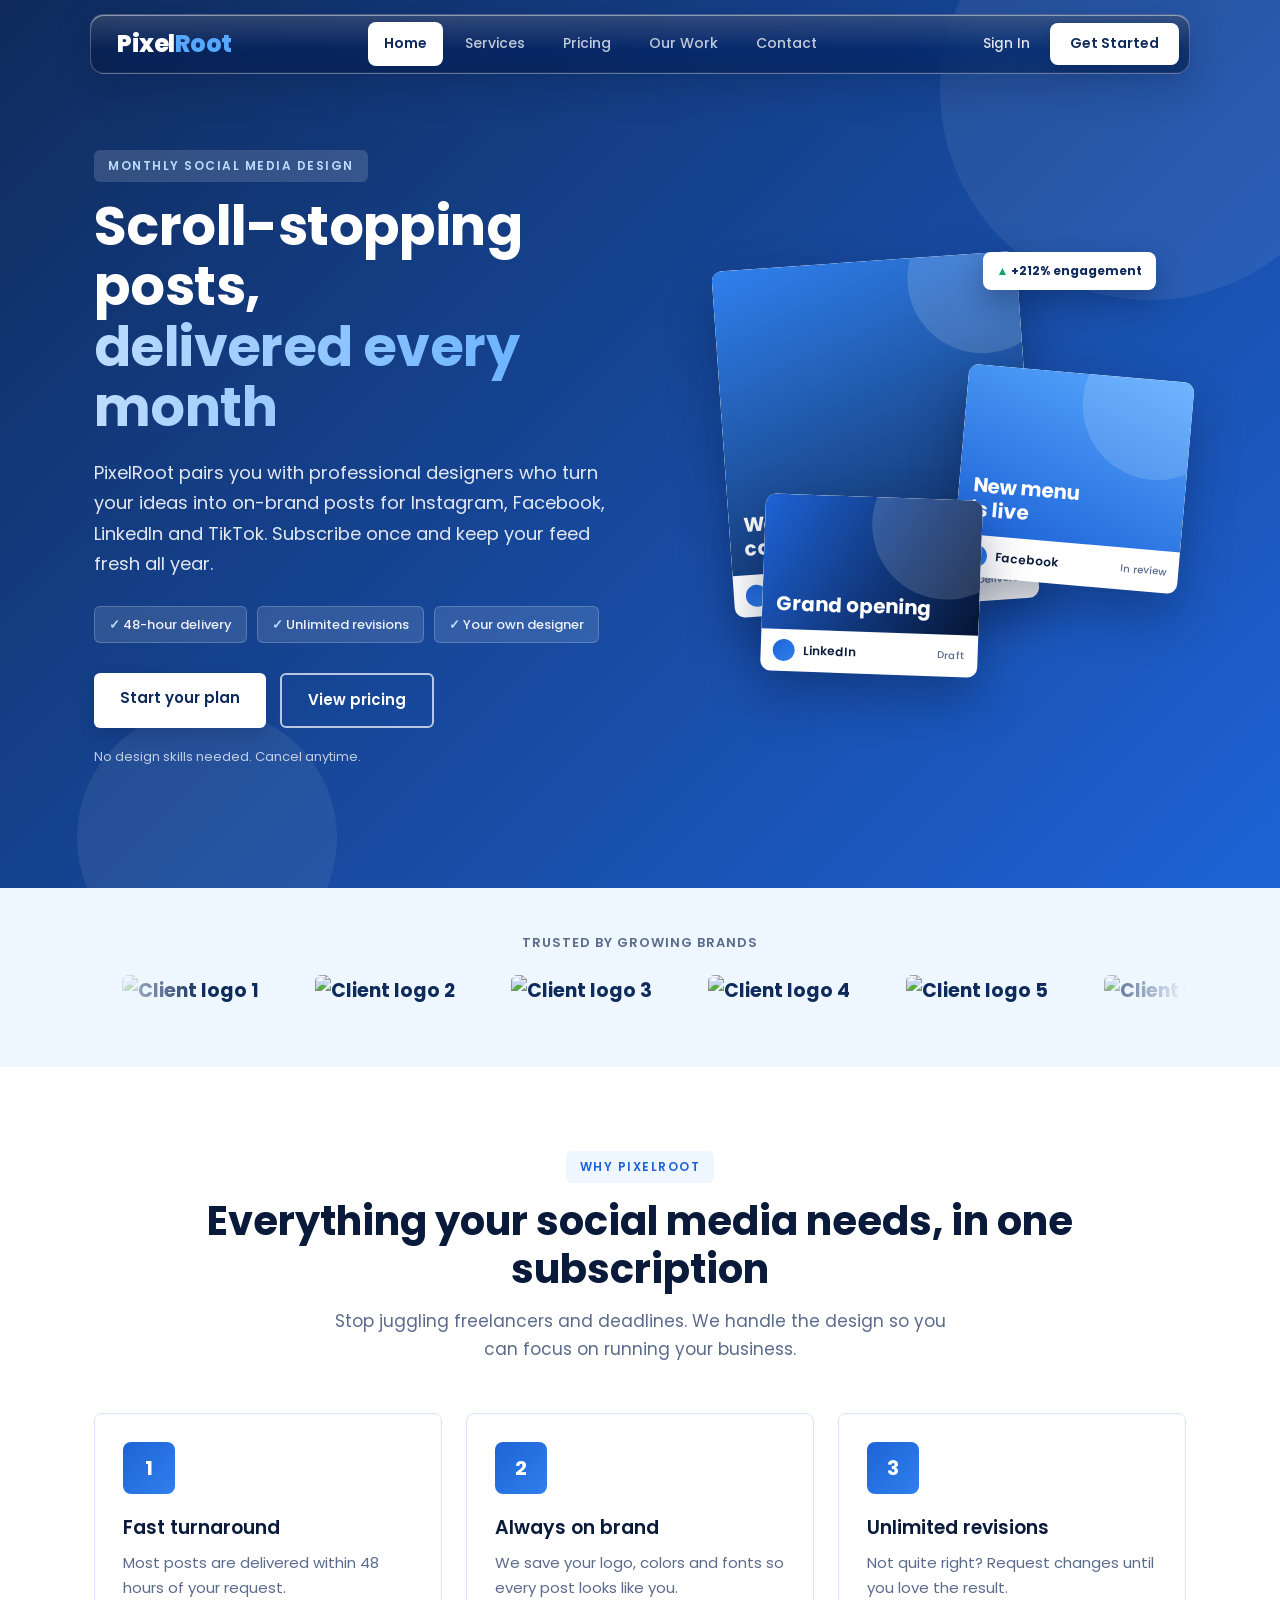
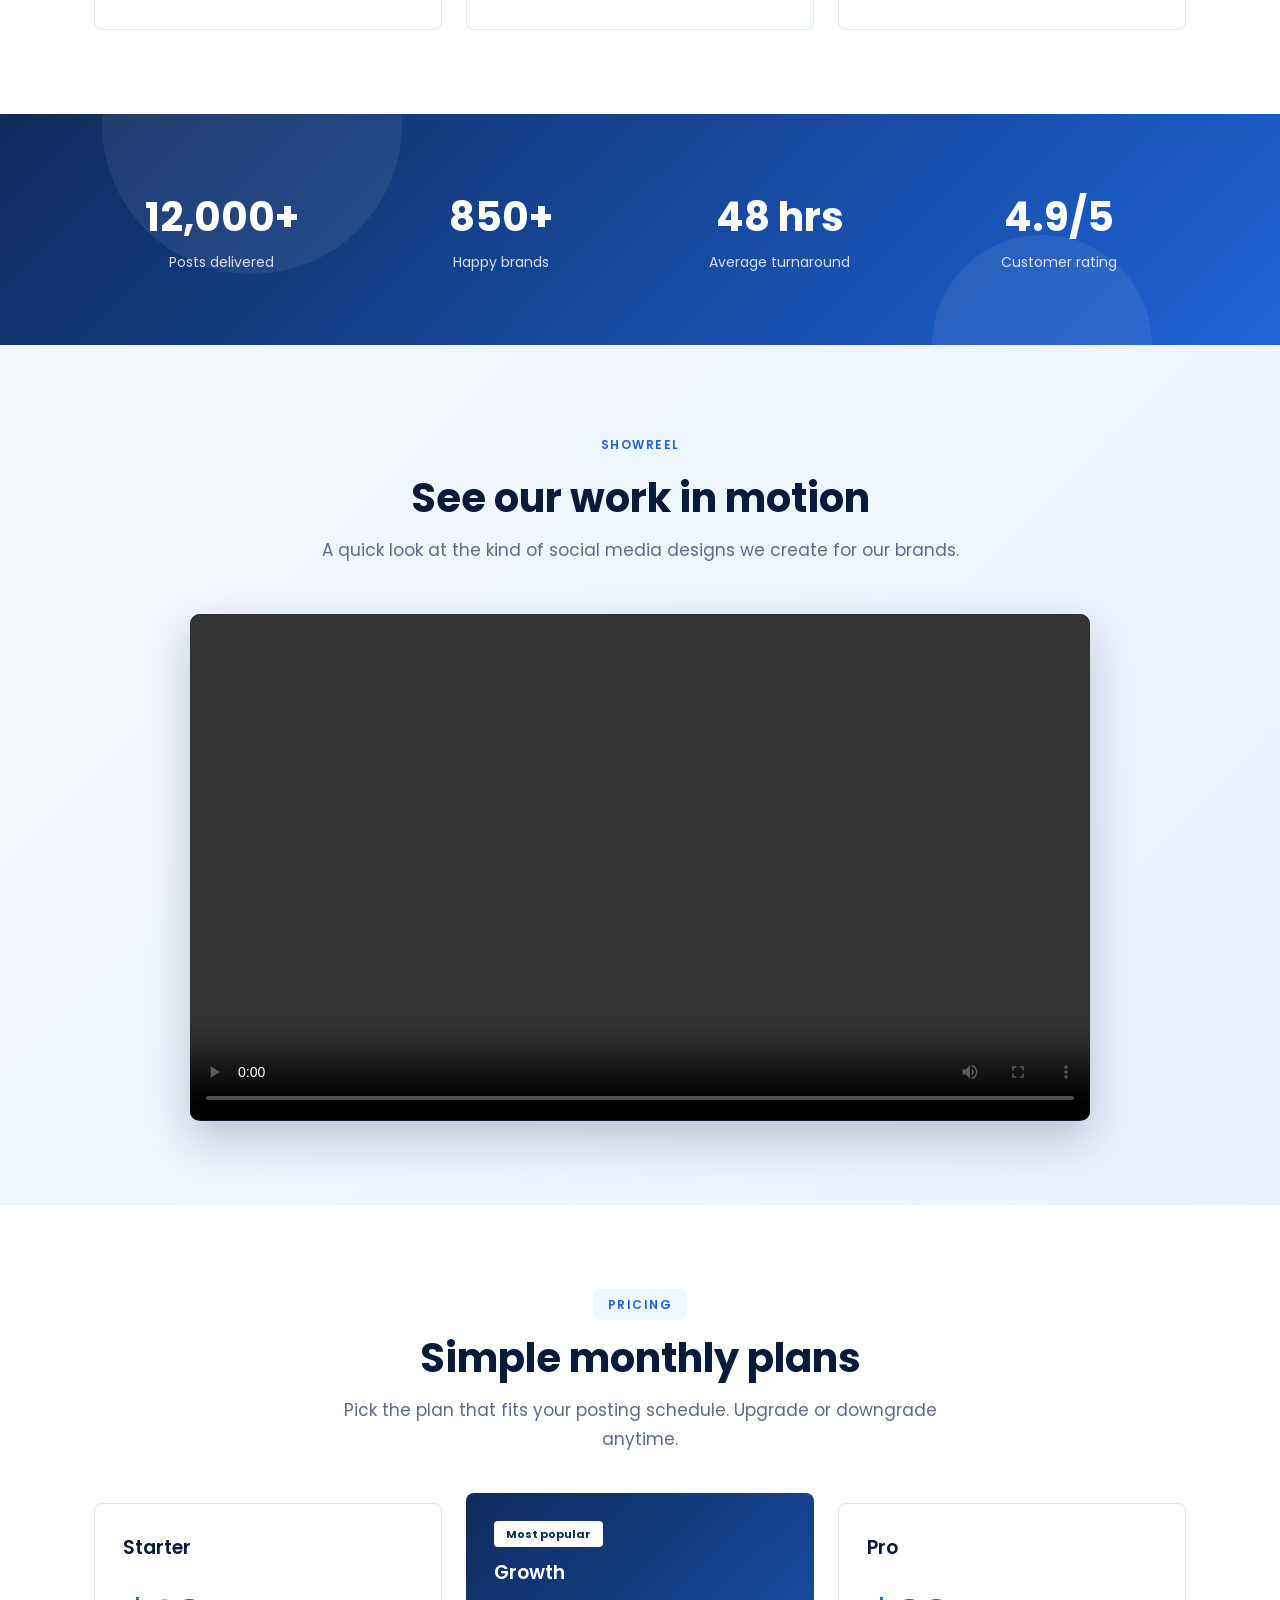
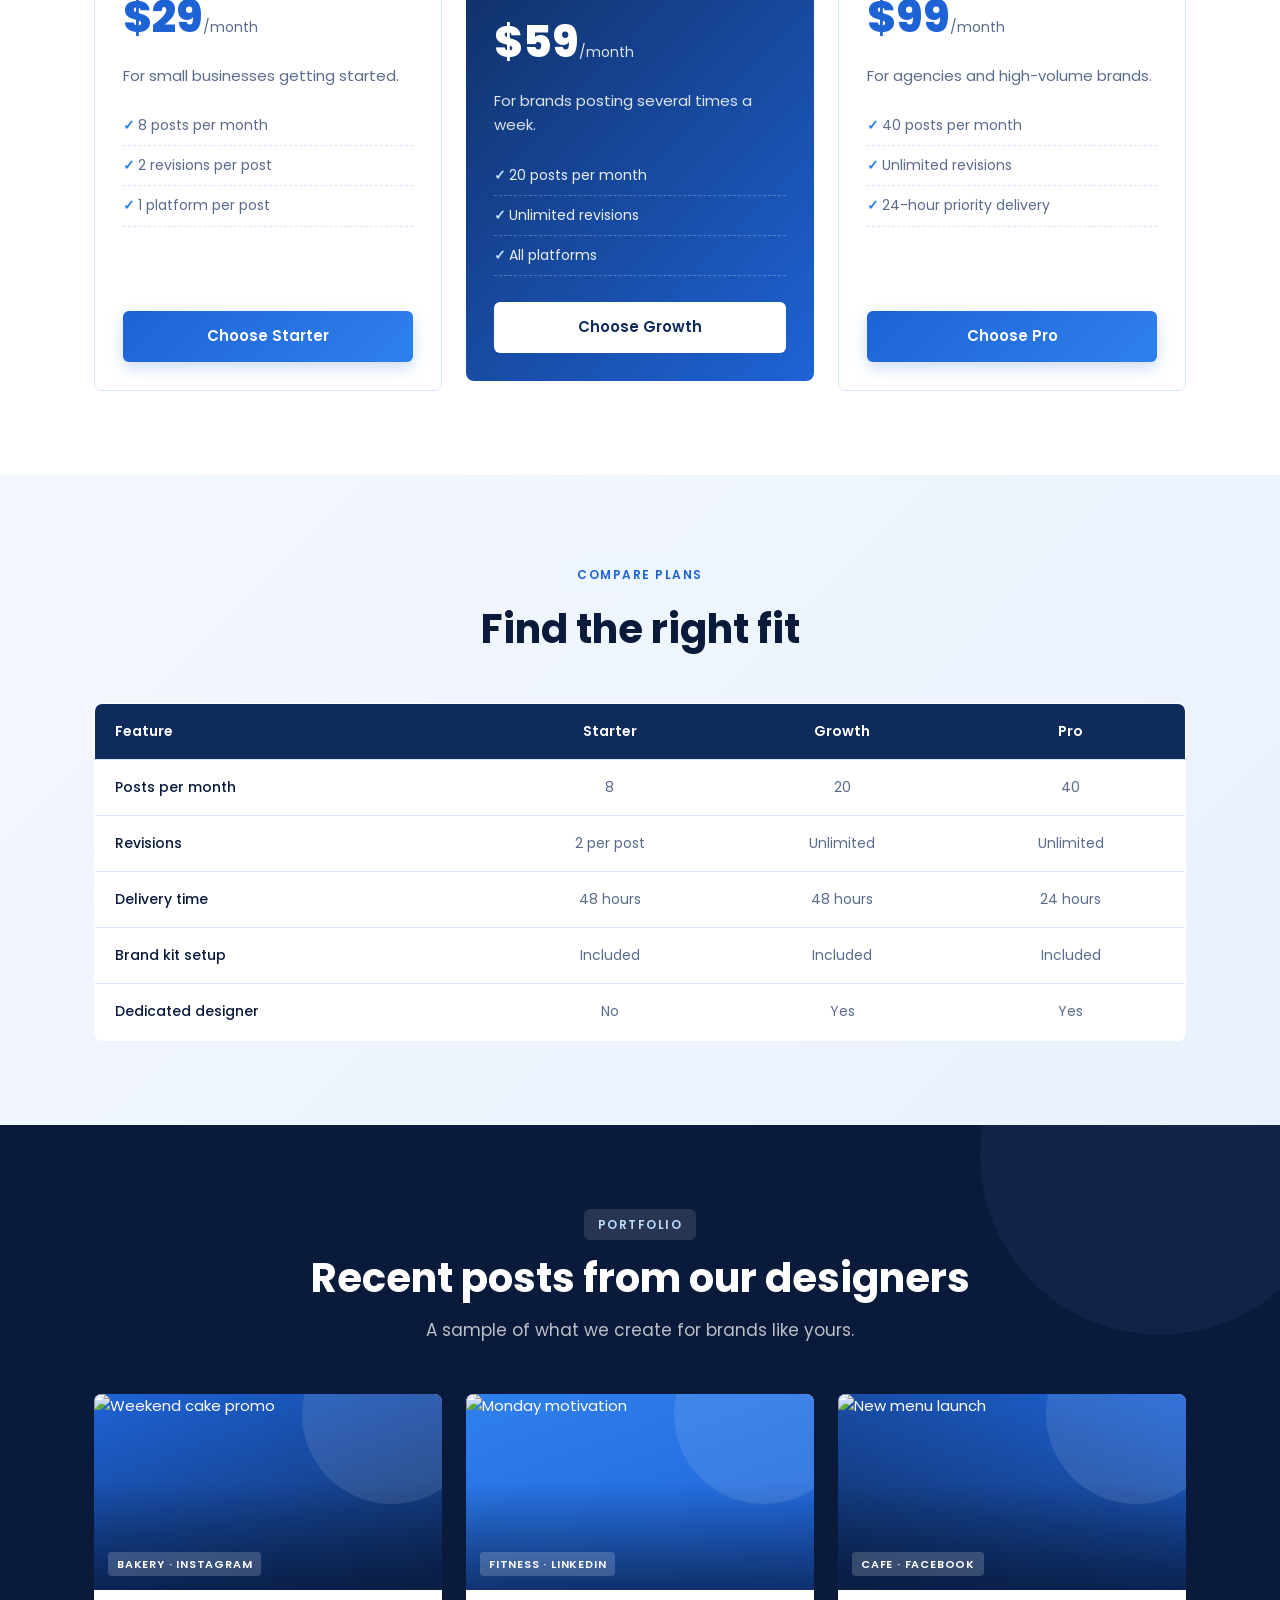
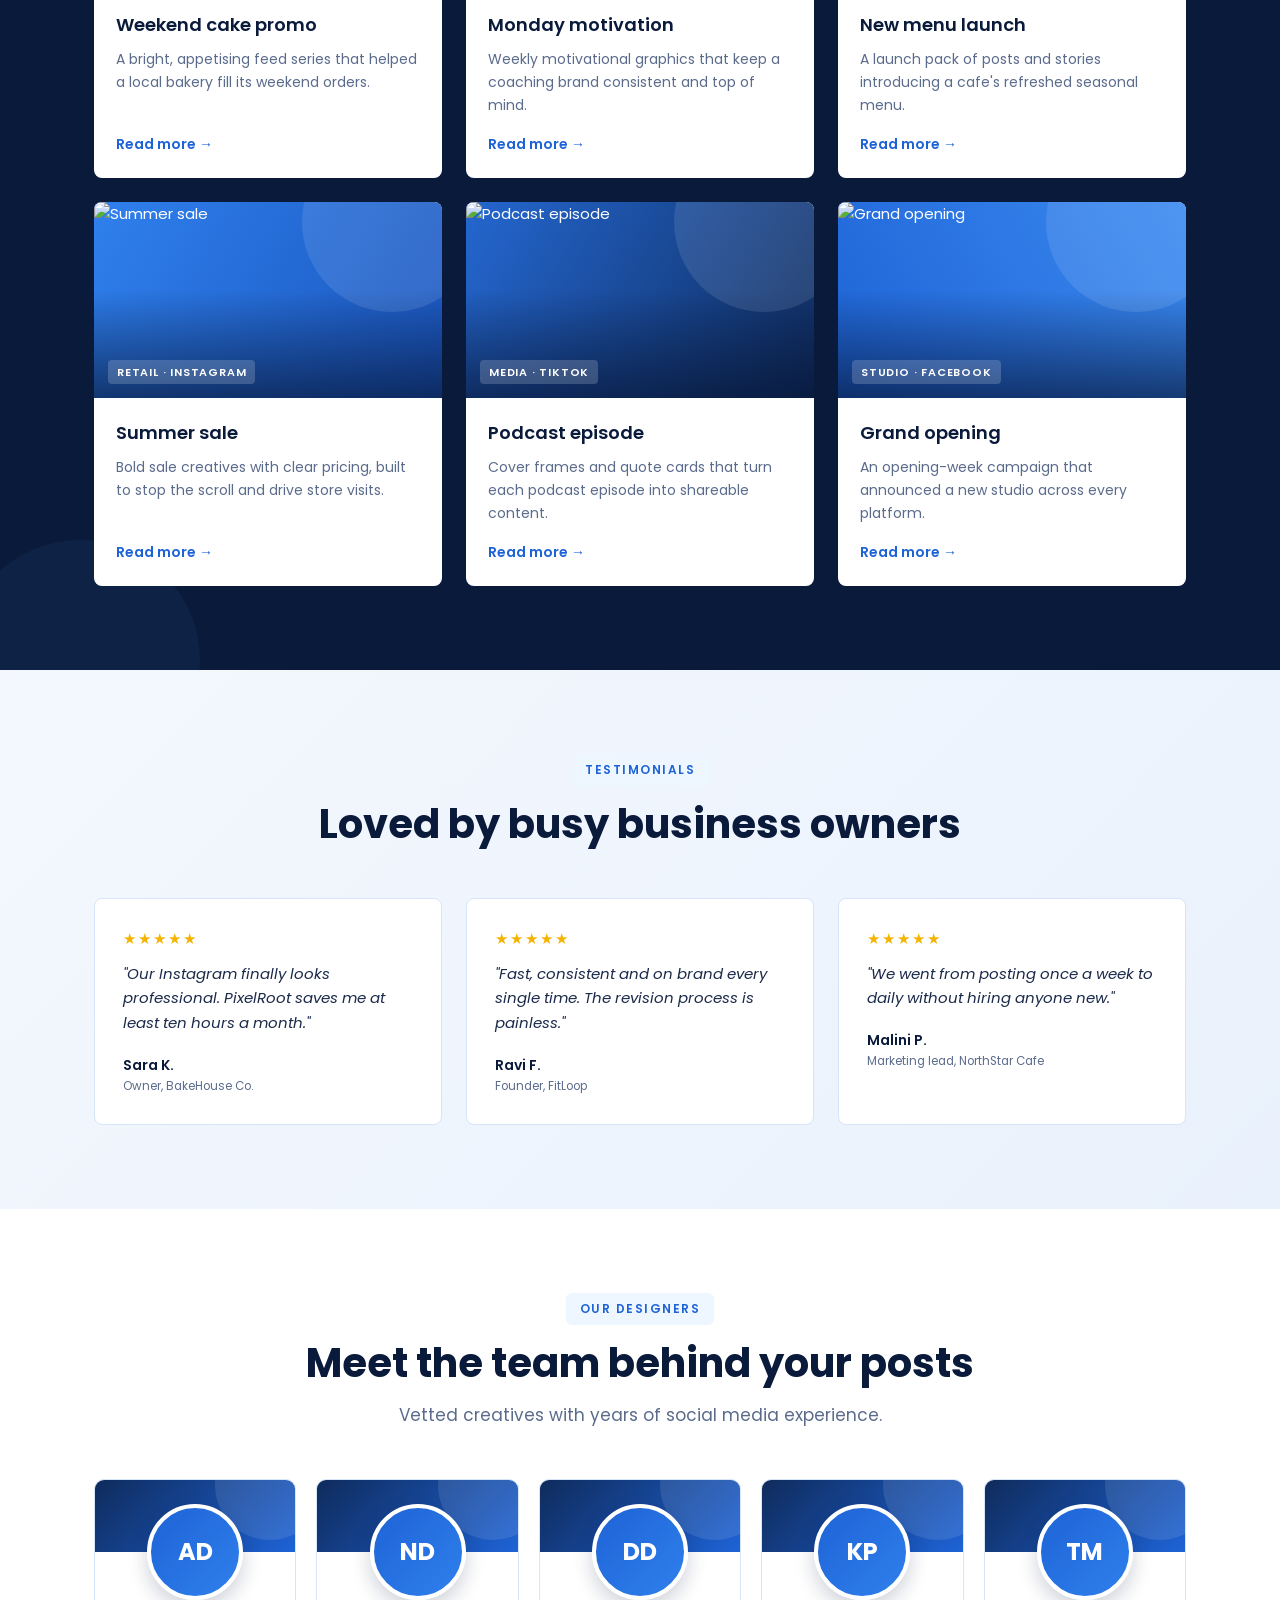
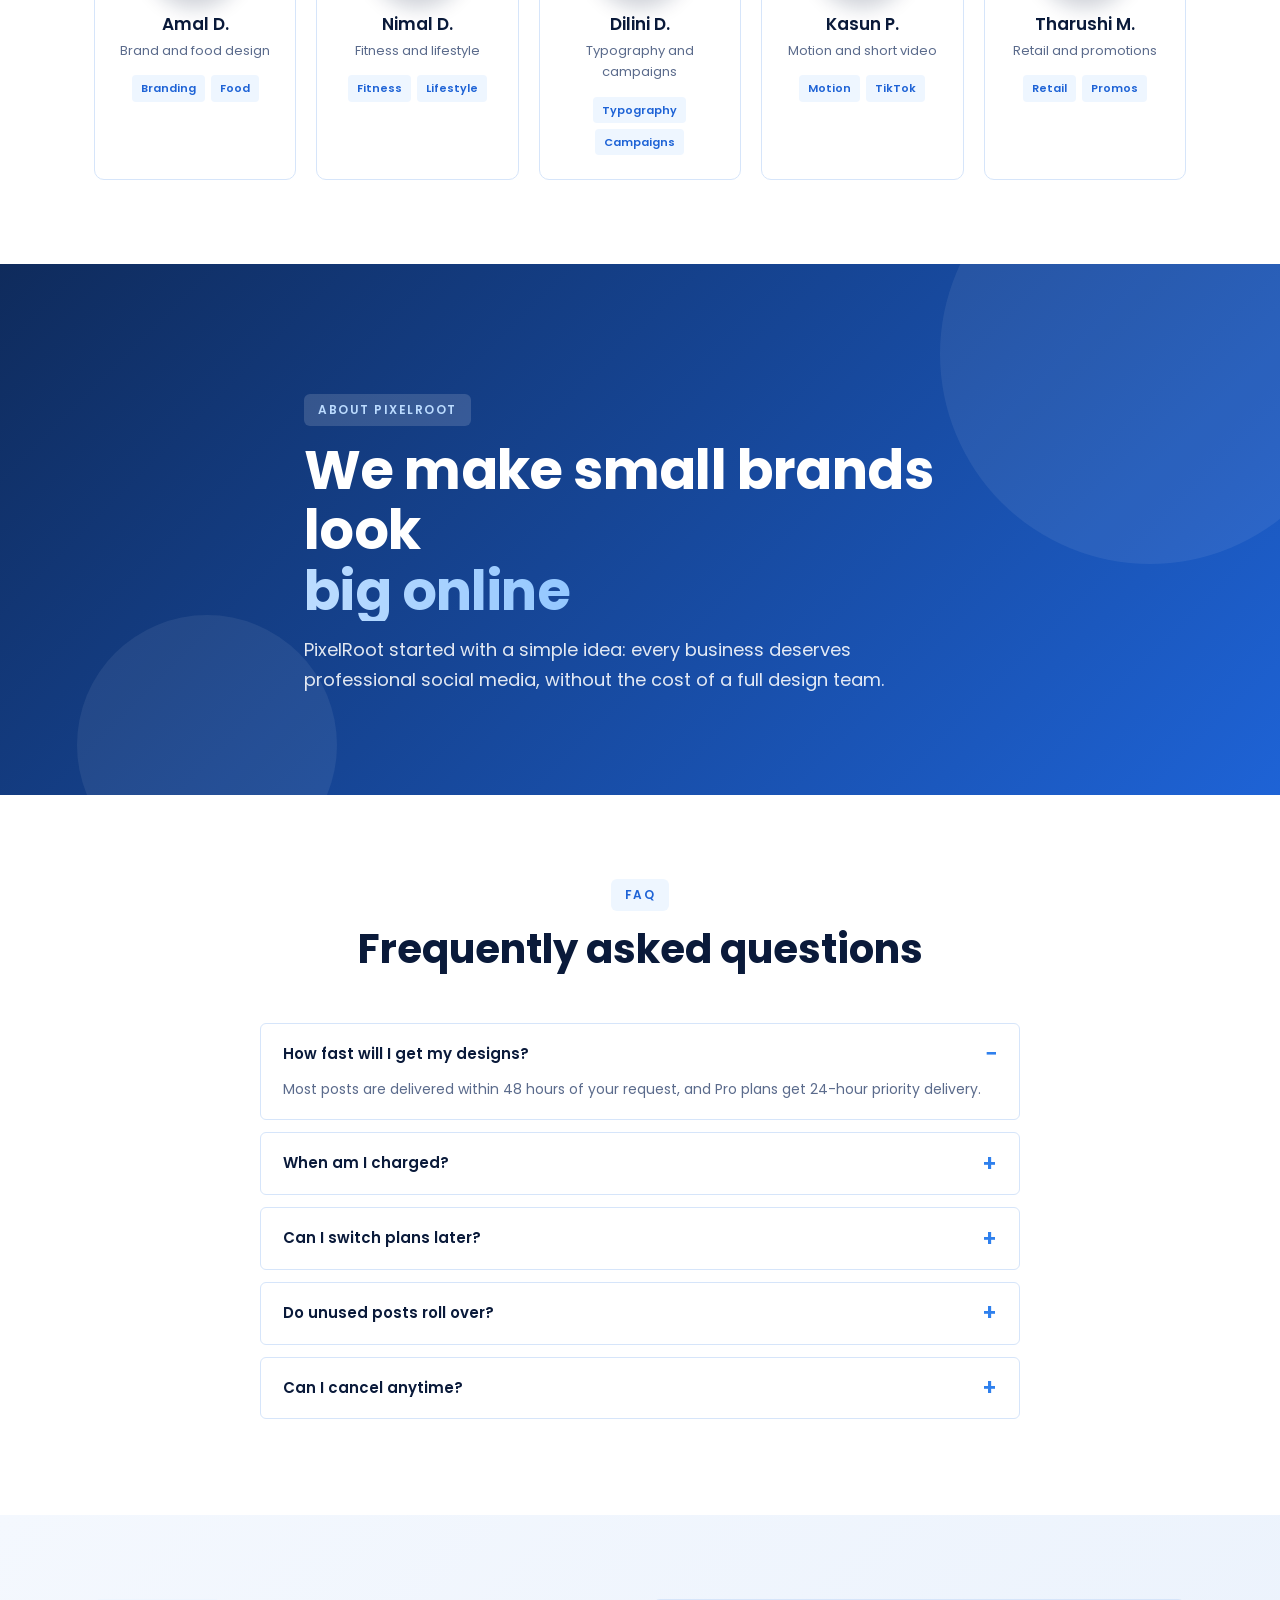
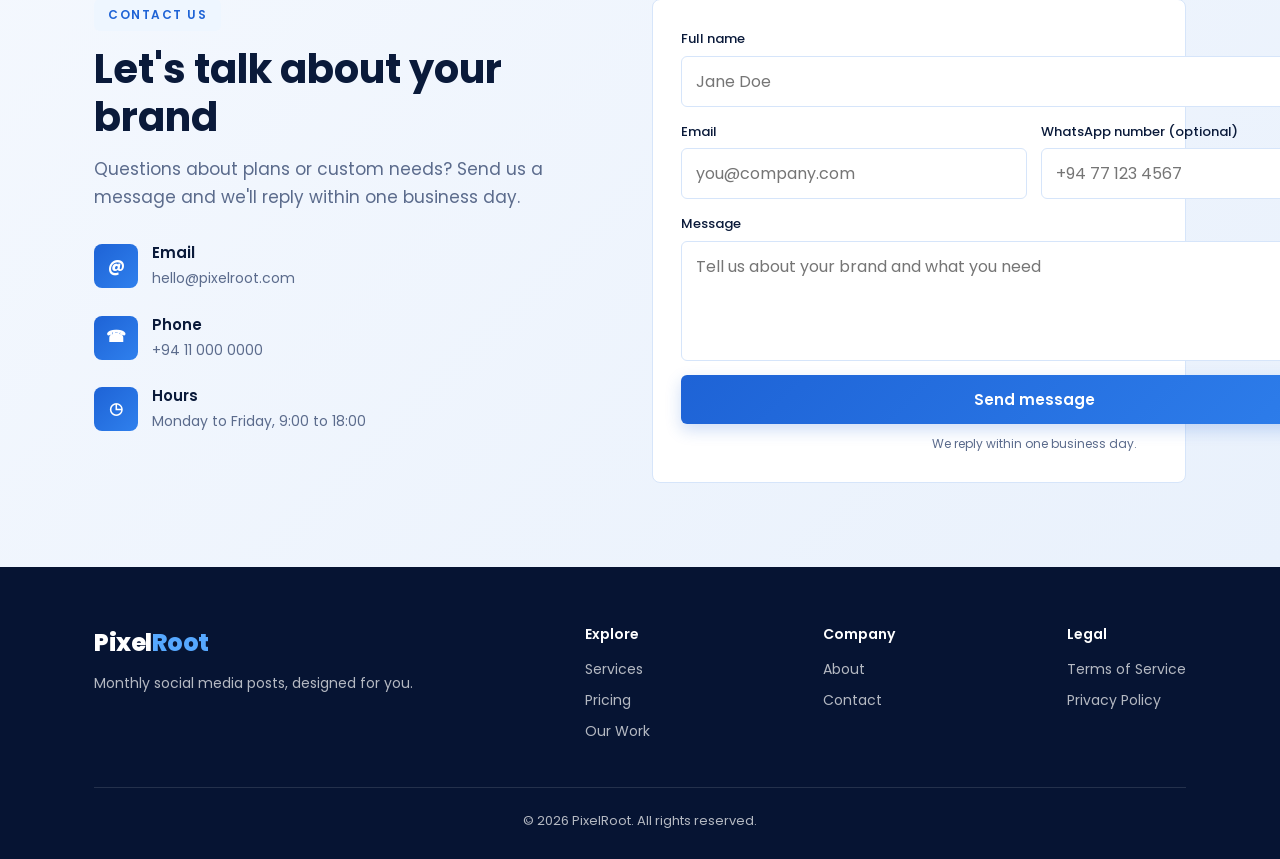
==== index.html @ 96681fb6 "Add files via upload" ====
<!DOCTYPE html>
<html lang="en">
<head>
<meta charset="UTF-8">
<meta name="viewport" content="width=device-width, initial-scale=1.0">
<title>PixelRoot - Monthly Social Media Posts</title>
<link rel="preconnect" href="https://fonts.googleapis.com">
<link rel="preconnect" href="https://fonts.gstatic.com" crossorigin>
<link href="https://fonts.googleapis.com/css2?family=Poppins:wght@300;400;500;600;700;800&display=swap" rel="stylesheet">
<style>
  :root {
    --blue-950: #061433;
    --blue-900: #0a1a3a;
    --blue-800: #0f2b5c;
    --blue-600: #1e63d6;
    --blue-500: #2f80ed;
    --blue-400: #56a8ff;
    --blue-200: #bcdcff;
    --blue-50:  #eef6ff;
    --white: #ffffff;
    --text: #1b2a4a;
    --muted: #5b6b8c;
    --border: #d6e5fa;
    --grad: linear-gradient(135deg, #0f2b5c 0%, #1e63d6 100%);
    --grad-btn: linear-gradient(135deg, #1e63d6 0%, #2f80ed 100%);
    --grad-soft: linear-gradient(135deg, #f4f8fe 0%, #e9f1fc 100%);
  }
  * { box-sizing: border-box; margin: 0; padding: 0; }
  html { scroll-behavior: smooth; }
  html, body { max-width: 100%; overflow-x: hidden; }
  img, svg, video { max-width: 100%; }
  body { font-family: 'Poppins', sans-serif; color: var(--text); background: var(--white); line-height: 1.65; font-size: 15px; }
  a { color: inherit; text-decoration: none; cursor: pointer; }
  input, select, textarea, button { font-family: 'Poppins', sans-serif; }
  .wrap { max-width: 1140px; margin: 0 auto; padding: 0 24px; }
  section { padding: 84px 0; scroll-margin-top: 72px; }
  .eyebrow { display: inline-block; font-size: 12px; font-weight: 600; letter-spacing: 1.5px; text-transform: uppercase; color: var(--blue-600); background: var(--blue-50); padding: 6px 14px; border-radius: 6px; margin-bottom: 14px; }
  h1 { font-size: clamp(34px, 4.6vw, 52px); line-height: 1.15; font-weight: 700; letter-spacing: -.6px; }
  h2 { font-size: clamp(28px, 3.4vw, 40px); line-height: 1.2; font-weight: 700; color: var(--blue-900); }
  h3 { font-size: 19px; font-weight: 600; color: var(--blue-900); margin-bottom: 8px; }
  .lead { font-size: 17px; color: var(--muted); max-width: 640px; margin-top: 14px; }
  .center { text-align: center; }
  .center .lead { margin-left: auto; margin-right: auto; }
  .section-head { margin-bottom: 50px; }
  .alt { background: var(--grad-soft); }
  .muted { color: var(--muted); }

  .btn { display: inline-block; padding: 13px 26px; border-radius: 6px; font-weight: 600; font-size: 15px; transition: transform .2s, box-shadow .2s; cursor: pointer; border: none; }
  .btn:hover { transform: translateY(-2px); }
  .btn-white { background: var(--white); color: var(--blue-800); box-shadow: 0 6px 16px rgba(10,26,58,.2); }
  .btn-grad { background: var(--grad-btn); color: var(--white); box-shadow: 0 6px 16px rgba(30,99,214,.22); }
  .btn-outline { border: 2px solid rgba(255,255,255,.7); color: var(--white); background: transparent; }

  .card { background: var(--white); border: 1px solid var(--border); border-radius: 8px; padding: 28px; transition: transform .25s, box-shadow .25s; }
  .card:hover { transform: translateY(-3px); box-shadow: 0 12px 28px rgba(30,99,214,.12); }
  .icon { width: 52px; height: 52px; border-radius: 8px; background: var(--grad-btn); color: var(--white); display: grid; place-items: center; font-size: 20px; margin-bottom: 18px; font-weight: 700; }
  .grid-2 { display: grid; grid-template-columns: repeat(auto-fit, minmax(min(300px, 100%), 1fr)); gap: 24px; }
  .grid-3 { display: grid; grid-template-columns: repeat(auto-fit, minmax(min(260px, 100%), 1fr)); gap: 24px; }
  .grid-4 { display: grid; grid-template-columns: repeat(auto-fit, minmax(min(200px, 100%), 1fr)); gap: 24px; }

  /* Header and navigation */
  header { position: sticky; top: 0; z-index: 50; background: rgba(6,20,51,.94); backdrop-filter: blur(10px); }
  .nav { display: flex; justify-content: space-between; align-items: center; height: 72px; gap: 20px; }
  .logo { font-size: 24px; font-weight: 800; color: var(--white); letter-spacing: -0.5px; }
  .logo span { color: var(--blue-400); }
  .nav-links { display: flex; gap: 6px; list-style: none; }
  .nav-links a { display: block; color: rgba(255,255,255,.75); padding: 10px 16px; border-radius: 8px; font-size: 14px; font-weight: 500; transition: all .2s; }
  .nav-links a:hover { color: var(--white); background: rgba(255,255,255,.08); }
  .nav-links a.active { background: var(--white); color: var(--blue-800); font-weight: 600; }
  .nav-right { display: flex; align-items: center; gap: 14px; }
  .nav-cta { background: var(--grad-btn); color: var(--white); padding: 10px 20px; border-radius: 8px; font-weight: 600; font-size: 14px; white-space: nowrap; }
  .menu-btn { display: none; background: none; border: none; color: var(--white); font-size: 26px; cursor: pointer; }

  /* Hero */
  .hero { background: var(--grad); color: var(--white); padding: 110px 0 120px; position: relative; overflow: hidden; }
  .hero::before, .hero::after, .stats::before, .stats::after, .dark::before, .dark::after { content: ""; position: absolute; border-radius: 50%; background: rgba(255,255,255,.07); pointer-events: none; will-change: transform; }
  .hero::before { width: 420px; height: 420px; top: -120px; right: -80px; animation: drift1 24s ease-in-out infinite; }
  .hero::after { width: 260px; height: 260px; bottom: -80px; left: 6%; animation: drift2 28s ease-in-out infinite; }
  .stats::before { width: 300px; height: 300px; top: -140px; left: 8%; animation: drift2 26s ease-in-out infinite; }
  .stats::after { width: 220px; height: 220px; bottom: -110px; right: 10%; animation: drift1 30s ease-in-out infinite; }
  .dark::before { width: 360px; height: 360px; top: -150px; right: -60px; background: rgba(86,168,255,.07); animation: drift1 28s ease-in-out infinite; }
  .dark::after { width: 240px; height: 240px; bottom: -110px; left: -40px; background: rgba(86,168,255,.06); animation: drift2 32s ease-in-out infinite; }
  @keyframes drift1 { 0%, 100% { transform: translate(0, 0); } 33% { transform: translate(-50px, 30px); } 66% { transform: translate(-15px, 60px); } }
  @keyframes drift2 { 0%, 100% { transform: translate(0, 0); } 33% { transform: translate(45px, -25px); } 66% { transform: translate(70px, 15px); } }
  @media (prefers-reduced-motion: reduce) { .hero::before, .hero::after, .stats::before, .stats::after, .dark::before, .dark::after { animation: none; } }
  .hero-inner { position: relative; z-index: 1; max-width: 720px; }
  .hero h1 span { color: var(--blue-200); }
  .hero .lead { color: rgba(255,255,255,.88); font-size: 18px; }
  .hero-actions { display: flex; gap: 14px; margin-top: 34px; flex-wrap: wrap; }
  .hero-actions.center { justify-content: center; }
  .hero-note { margin-top: 22px; font-size: 13px; color: rgba(255,255,255,.72); }
  .pill { background: rgba(255,255,255,.15); color: var(--blue-200); }

  /* Logos strip */
  .trusted { background: var(--blue-50); padding: 44px 0; }
  .trusted p { text-align: center; color: var(--muted); font-size: 13px; font-weight: 600; letter-spacing: 1px; text-transform: uppercase; margin-bottom: 22px; }
  .logos-wrap { overflow: hidden; -webkit-mask-image: linear-gradient(90deg, transparent, #000 10%, #000 90%, transparent); mask-image: linear-gradient(90deg, transparent, #000 10%, #000 90%, transparent); }
  .logos { display: flex; width: max-content; animation: marquee 36s linear infinite; }
  .logos:hover { animation-play-state: paused; }
  .logos span { font-size: 19px; font-weight: 700; color: var(--blue-800); opacity: .55; padding: 0 40px; white-space: nowrap; }
  @keyframes marquee { from { transform: translateX(0); } to { transform: translateX(-50%); } }
  @media (prefers-reduced-motion: reduce) { .logos { animation: none; width: auto; flex-wrap: wrap; justify-content: center; } .logos span[aria-hidden] { display: none; } }

  /* Stats */
  .stats { background: var(--grad); color: var(--white); padding: 70px 0; position: relative; overflow: hidden; }
  .stats > .wrap, .dark > .wrap { position: relative; z-index: 1; }
  .stat { text-align: center; }
  .stat strong { display: block; font-size: 40px; font-weight: 700; }
  .stat span { color: rgba(255,255,255,.82); font-size: 14px; }

  /* Steps */
  .steps { display: grid; grid-template-columns: repeat(auto-fit, minmax(min(220px, 100%), 1fr)); gap: 24px; }
  .step { background: var(--white); border: 1px solid var(--border); border-radius: 8px; padding: 30px 24px; }
  .step-num { width: 44px; height: 44px; border-radius: 8px; background: var(--grad-btn); color: var(--white); display: grid; place-items: center; font-weight: 700; margin-bottom: 16px; }
  .step p { color: var(--muted); font-size: 14px; }

  /* Services */
  .service { border-left: 4px solid var(--blue-500); }
  .service p { color: var(--muted); font-size: 14px; }
  .tag { display: inline-block; margin-top: 14px; font-size: 12px; font-weight: 600; color: var(--blue-600); background: var(--blue-50); padding: 4px 10px; border-radius: 4px; }
  ul.check { list-style: none; }
  ul.check li { padding: 8px 0; color: var(--muted); font-size: 14px; border-bottom: 1px dashed var(--border); }
  ul.check li::before { content: "\2713  "; color: var(--blue-500); font-weight: 700; }
  .addon { background: rgba(255,255,255,.06); border: 1px solid rgba(255,255,255,.15); }
  .addon h3 { color: var(--white); }
  .addon p { color: rgba(255,255,255,.7); font-size: 14px; }

  /* Dark section */
  .dark { background: var(--blue-900); color: var(--white); position: relative; overflow: hidden; }
  .dark h2 { color: var(--white); }
  .dark .eyebrow { background: rgba(255,255,255,.12); color: var(--blue-200); }
  .dark .lead { color: rgba(255,255,255,.72); }

  /* Portfolio */
  .posts { display: grid; grid-template-columns: repeat(auto-fit, minmax(min(280px, 100%), 1fr)); gap: 24px; }
  .post { background: var(--white); border-radius: 8px; overflow: hidden; display: flex; flex-direction: column; transition: transform .25s, box-shadow .25s; }
  .post:hover { transform: translateY(-3px); box-shadow: 0 14px 30px rgba(0,0,0,.25); }
  .post-cover { aspect-ratio: 16 / 9; background: linear-gradient(160deg, #1e63d6, #0f2b5c); position: relative; overflow: hidden; display: flex; align-items: flex-end; padding: 14px; }
  .post-cover::before { content: ""; position: absolute; width: 180px; height: 180px; border-radius: 50%; background: rgba(255,255,255,.1); top: -70px; right: -40px; }
  .post-cover.b { background: linear-gradient(160deg, #2f80ed, #1e63d6); }
  .post-cover.c { background: linear-gradient(200deg, #1e63d6, #0f2b5c); }
  .post-cover.d { background: linear-gradient(120deg, #2f80ed, #1a55bd); }
  .post-cover.e { background: linear-gradient(300deg, #0f2b5c, #2467d0); }
  .post-cover.f { background: linear-gradient(60deg, #1e63d6, #3a8af0); }
  .post-cat { position: relative; font-size: 11px; font-weight: 600; letter-spacing: .8px; text-transform: uppercase; color: var(--white); background: rgba(255,255,255,.18); padding: 3px 9px; border-radius: 4px; }
  .post-body { padding: 20px 22px 22px; display: flex; flex-direction: column; flex: 1; }
  .post-body h3 { font-size: 18px; margin-bottom: 8px; }
  .post-body p { color: var(--muted); font-size: 14px; flex: 1; }
  .post-more { margin-top: 16px; font-size: 14px; font-weight: 600; color: var(--blue-600); }
  .post-more:hover { color: var(--blue-800); }

  /* Pricing */
  .plan { text-align: left; display: flex; flex-direction: column; }
  .plan .price { font-size: 44px; font-weight: 800; color: var(--blue-600); margin: 10px 0; }
  .plan .price small { font-size: 14px; color: var(--muted); font-weight: 400; }
  .plan ul { margin: 18px 0 26px; flex: 1; }
  .plan .btn { text-align: center; width: 100%; }
  .plan.featured { background: var(--grad); color: var(--white); border: none; transform: translateY(-10px); }
  .plan.featured:hover { transform: translateY(-14px); }
  .plan.featured h3, .plan.featured .price { color: var(--white); }
  .plan.featured .price small, .plan.featured p { color: rgba(255,255,255,.85); }
  .plan.featured ul.check li { color: rgba(255,255,255,.9); border-bottom-color: rgba(255,255,255,.25); }
  .plan.featured ul.check li::before { color: var(--blue-200); }
  .plan.featured .btn { background: var(--white); color: var(--blue-800); }
  .badge-pop { display: inline-block; background: var(--white); color: var(--blue-800); font-size: 11px; font-weight: 700; padding: 4px 12px; border-radius: 4px; margin-bottom: 10px; align-self: flex-start; }
  .compare { width: 100%; border-collapse: collapse; background: var(--white); border-radius: 8px; overflow: hidden; border: 1px solid var(--border); }
  .compare th, .compare td { padding: 16px 20px; text-align: left; border-bottom: 1px solid var(--border); font-size: 14px; }
  .compare th { background: var(--blue-800); color: var(--white); font-weight: 600; }
  .compare th:not(:first-child), .compare td:not(:first-child) { text-align: center; }
  .compare td { color: var(--muted); }
  .compare td:first-child { color: var(--blue-900); font-weight: 500; }

  /* Designers and testimonials */
  .designer { text-align: center; }
  .avatar { width: 84px; height: 84px; border-radius: 50%; background: var(--grad-btn); color: var(--white); display: grid; place-items: center; font-size: 24px; font-weight: 700; margin: 0 auto 16px; }
  .designer p { color: var(--muted); font-size: 14px; }
  .quote p { color: var(--text); font-size: 15px; font-style: italic; margin-bottom: 18px; }
  .quote-by { font-weight: 600; color: var(--blue-900); font-size: 14px; }
  .quote-by small { display: block; color: var(--muted); font-weight: 400; }
  .stars { color: #f5b301; margin-bottom: 10px; letter-spacing: 2px; }

  /* FAQ */
  .faq { max-width: 760px; margin: 0 auto; }
  details { background: var(--white); border: 1px solid var(--border); border-radius: 6px; padding: 18px 22px; margin-bottom: 12px; }
  summary { font-weight: 600; color: var(--blue-900); cursor: pointer; list-style: none; display: flex; justify-content: space-between; align-items: center; }
  summary::-webkit-details-marker { display: none; }
  summary::after { content: "+"; color: var(--blue-500); font-size: 22px; line-height: 1; }
  details[open] summary::after { content: "\2212"; }
  details p { color: var(--muted); margin-top: 12px; font-size: 14px; }

  /* Contact */
  form.contact { display: grid; gap: 14px; }
  form.contact label { font-size: 13px; font-weight: 500; color: var(--blue-900); display: grid; gap: 6px; }
  form.contact input, form.contact select, form.contact textarea { padding: 12px 14px; border: 1px solid var(--border); border-radius: 6px; font-size: 14px; outline: none; background: var(--white); }
  form.contact input:focus, form.contact select:focus, form.contact textarea:focus { border-color: var(--blue-500); }
  form.contact textarea { min-height: 120px; resize: vertical; }
  .info-item { display: flex; gap: 14px; margin-bottom: 22px; align-items: center; }
  .info-item .icon { margin: 0; width: 44px; height: 44px; font-size: 16px; flex-shrink: 0; }
  .info-item strong { color: var(--blue-900); display: block; font-weight: 600; }
  .info-item span { color: var(--muted); font-size: 14px; }

  /* Final CTA */
  .cta { background: var(--grad); color: var(--white); text-align: center; border-radius: 10px; padding: 70px 30px; }
  .cta h2 { color: var(--white); }
  .cta .lead { color: rgba(255,255,255,.88); margin-left: auto; margin-right: auto; }

  /* Footer */
  footer { background: var(--blue-950); color: rgba(255,255,255,.7); padding: 56px 0 28px; font-size: 14px; }
  .foot { display: flex; justify-content: space-between; flex-wrap: wrap; gap: 36px; margin-bottom: 36px; }
  .foot h4 { color: var(--white); margin-bottom: 12px; font-size: 14px; font-weight: 600; }
  .foot a { display: block; margin-bottom: 8px; }
  .foot a:hover { color: var(--white); }
  .copy { border-top: 1px solid rgba(255,255,255,.12); padding-top: 22px; text-align: center; font-size: 13px; }

  @media (max-width: 900px) {
    .nav-links { display: none; position: absolute; top: 72px; left: 0; right: 0; background: var(--blue-950); flex-direction: column; padding: 12px 24px 20px; }
    .nav-links.open { display: flex; }
    .nav-links a { padding: 12px 14px; }
    .menu-btn { display: block; }
    .nav-cta { display: none; }
    .plan.featured { transform: none; }
  }
  @media (max-width: 600px) {
    section { padding: 60px 0; }
    .hero { padding: 120px 0 90px !important; }
  }

  /* Liquid glass navbar */
  header { position: fixed; top: 14px; left: 0; right: 0; background: transparent; backdrop-filter: none; -webkit-backdrop-filter: none; padding: 0 16px; pointer-events: none; }
  header .nav { pointer-events: auto; position: relative; height: 60px; max-width: 1100px; margin: 0 auto; padding: 0 10px 0 26px; border-radius: 14px; background:linear-gradient(180deg,rgba(255,255,255,.16),rgba(255,255,255,0) 60%),rgba(10,26,58,.6);backdrop-filter:blur(22px) saturate(170%);-webkit-backdrop-filter:blur(22px) saturate(170%);border:1px solid rgba(255,255,255,.25);box-shadow:inset 0 1px 0 rgba(255,255,255,.45),inset 0 -1px 0 rgba(255,255,255,.06),0 12px 36px rgba(6,20,51,.22); }
  .nav-cta { background: var(--white); color: var(--blue-800); border-radius: 8px; padding: 9px 20px; box-shadow: 0 4px 14px rgba(6,20,51,.2); }
  .nav-links a { border-radius: 8px; }
  .nav-signin { color: rgba(255,255,255,.88); padding: 9px 14px; border-radius: 8px; font-size: 13.5px; font-weight: 500; white-space: nowrap; background: none; border: none; cursor: pointer; transition: background .2s; }
  .nav-signin:hover { background: rgba(255,255,255,.14); }
  @media (max-width: 900px) {
    .nav-links { top: 70px; border-radius: 12px; background:linear-gradient(180deg,rgba(255,255,255,.16),rgba(255,255,255,0) 60%),rgba(10,26,58,.6);backdrop-filter:blur(22px) saturate(170%);-webkit-backdrop-filter:blur(22px) saturate(170%);border:1px solid rgba(255,255,255,.25);box-shadow:inset 0 1px 0 rgba(255,255,255,.45),inset 0 -1px 0 rgba(255,255,255,.06),0 12px 36px rgba(6,20,51,.22); }
    .nav-cta { display: inline-block; }
    #authArea .nav-signin { display: none; }
    #authArea .nav-cta + .nav-signin { display: inline-block; }
  }

  /* Mobile side panel */
  .side-panel, .nav-overlay { display: none; }
  @media (max-width: 900px) {
    .menu-btn { display: flex; flex-direction: column; align-items: center; justify-content: center; gap: 5px; width: 40px; height: 40px; border-radius: 8px; background: rgba(255,255,255,.12); border: 1px solid rgba(255,255,255,.2); cursor: pointer; padding: 0; }
    .menu-btn span { display: block; width: 18px; height: 2px; border-radius: 2px; background: var(--white); }
    .nav-links, .nav-links.open { display: none; }
    .nav-overlay { display: block; position: fixed; inset: 0; z-index: 90; background: rgba(6,20,51,.55); opacity: 0; pointer-events: none; transition: opacity .3s; }
    .nav-overlay.open { opacity: 1; pointer-events: auto; }
    .side-panel { display: flex; flex-direction: column; position: fixed; top: 0; right: 0; bottom: 0; z-index: 100; width: min(300px, 84vw); background: var(--blue-950); border-left: 1px solid rgba(255,255,255,.12); padding: 18px 18px 24px; transform: translateX(100%); visibility: hidden; transition: transform .3s cubic-bezier(.2,.8,.2,1), visibility 0s .3s; box-shadow: -20px 0 50px rgba(6,20,51,.4); overflow-y: auto; }
    .side-panel.open { transform: none; visibility: visible; transition: transform .3s cubic-bezier(.2,.8,.2,1), visibility 0s; }
    .sp-head { display: flex; justify-content: space-between; align-items: center; margin-bottom: 22px; }
    .sp-close { width: 38px; height: 38px; border-radius: 8px; background: rgba(255,255,255,.1); border: 1px solid rgba(255,255,255,.18); color: var(--white); font-size: 24px; line-height: 1; cursor: pointer; }
    .sp-links { list-style: none; display: grid; gap: 4px; }
    .sp-links a { display: block; color: rgba(255,255,255,.78); padding: 12px 14px; border-radius: 8px; font-size: 15px; font-weight: 500; }
    .sp-links a:hover { background: rgba(255,255,255,.08); color: var(--white); }
    .sp-links a.active { background: var(--white); color: var(--blue-800); font-weight: 600; }
    .panel-auth { margin-top: auto; padding-top: 20px; display: grid; gap: 10px; border-top: 1px solid rgba(255,255,255,.12); }
    .panel-auth .nav-cta, .panel-auth .nav-signin { display: block; width: 100%; text-align: center; padding: 12px 16px; border-radius: 8px; font-size: 14px; font-weight: 600; }
    .panel-auth .nav-signin { border: 1px solid rgba(255,255,255,.25); color: var(--white); }
    body.no-scroll { overflow: hidden; }
    .panel-auth .nav-cta { order: -1; background: var(--grad-btn); color: var(--white); box-shadow: 0 6px 16px rgba(30,99,214,.3); }
    header .nav { padding-right: 10px; }
    .nav-right { gap: 8px; }
  }

  .table-scroll { overflow-x: auto; -webkit-overflow-scrolling: touch; border-radius: 8px; }
  .table-scroll .compare { min-width: 520px; }
  @media (max-width: 700px) {
    header #authArea { display: none !important; }
    header { padding: 0 12px; }
    header .nav { padding: 0 10px 0 18px; height: 56px; }
    .logo { font-size: 21px; }
  }
  @media (max-width: 600px) {
    .wrap { padding: 0 18px; }
    section { padding: 56px 0; }
    .section-head { margin-bottom: 34px; }
    .lead { font-size: 15.5px; }
    .hero .lead { font-size: 16px; }
    .hero-actions .btn { flex: 1 1 100%; text-align: center; }
    .card { padding: 22px; }
    .grid-4.stat-grid, .stats .grid-4 { grid-template-columns: repeat(2, 1fr); gap: 20px 12px; }
    .stat strong { font-size: 30px; }
    .compare th, .compare td { padding: 12px 12px; font-size: 13px; }
    .plan.featured { transform: none; }
    .logos span { padding: 0 26px; font-size: 17px; }
    .foot { gap: 26px; }
    form.contact input, form.contact select, form.contact textarea { font-size: 16px; }
  }

  .cf-row { display: grid; grid-template-columns: 1fr 1fr; gap: 14px; }
  .cf-fine { font-size: 12px; color: var(--muted); text-align: center; margin-top: -4px; }
  form.contact input, form.contact select, form.contact textarea { font-size: 16px; }
  .cf-done { text-align: center; padding: 18px 6px; }
  .cf-ok { width: 54px; height: 54px; border-radius: 50%; background: #e0f7ec; color: #12a366; display: grid; place-items: center; font-size: 26px; margin: 0 auto 12px; }
  .cf-done h3 { font-size: 20px; margin-bottom: 0; }
  .cf-done p { color: var(--muted); margin: 8px 0 18px; }
  .cf-done .btn-wa { background: #e0f7ec; color: #0b7a4b; }
  .cf-done .cf-again { display: block; margin: 14px auto 0; background: none; color: var(--blue-600); font-weight: 600; font-size: 13.5px; cursor: pointer; border: 0; }
  .cf-toast { position: fixed; bottom: 24px; left: 50%; transform: translateX(-50%); background: #b02a2a; color: #fff; padding: 12px 20px; border-radius: 8px; z-index: 300; font-size: 13.5px; box-shadow: 0 12px 30px rgba(6,20,51,.35); max-width: 90vw; text-align: center; }
  @media (max-width: 600px) { .cf-row { grid-template-columns: 1fr; gap: 14px; } }

  /* Logo slider images */
  .logos span.logo-item { display: flex; align-items: center; opacity: 1; padding: 0 28px; }
  .logos .logo-item img { height: 48px; width: auto; display: block; border-radius: 6px; }

  /* Showreel */
  .reel { max-width: 900px; margin: 0 auto; aspect-ratio: 16 / 9; border-radius: 10px; overflow: hidden; background: var(--blue-900); box-shadow: 0 18px 44px rgba(10,26,58,.22); }
  .reel iframe, .reel video { width: 100%; height: 100%; border: 0; display: block; }
  .reel-placeholder { width: 100%; height: 100%; display: flex; flex-direction: column; align-items: center; justify-content: center; gap: 14px; color: var(--white); background: var(--grad); }
  .reel-play { width: 78px; height: 78px; border-radius: 50%; background: rgba(255,255,255,.18); border: 2px solid rgba(255,255,255,.7); display: grid; place-items: center; font-size: 28px; padding-left: 5px; }
  .reel-placeholder p { font-size: 14px; color: rgba(255,255,255,.85); }

  /* Hero: balanced two-column layout */
  .hero-grid { position: relative; z-index: 1; display: grid; grid-template-columns: minmax(0, 1.05fr) minmax(0, .95fr); gap: 56px; align-items: center; }
  .hero-grid .hero-inner { max-width: none; }
  .hero h1 { font-size: clamp(34px, 4.4vw, 54px); line-height: 1.12; margin-bottom: 4px; }
  .hero h1 span { display: block; background: linear-gradient(90deg, #bcdcff, #56a8ff); -webkit-background-clip: text; background-clip: text; -webkit-text-fill-color: transparent; color: transparent; }
  .hero-grid .lead { max-width: 520px; margin-top: 20px; line-height: 1.7; }
  .hero-points { display: flex; flex-wrap: wrap; gap: 10px; margin-top: 26px; list-style: none; }
  .hero-points li { font-size: 13px; font-weight: 500; color: rgba(255,255,255,.92); background: rgba(255,255,255,.12); border: 1px solid rgba(255,255,255,.2); padding: 7px 14px; border-radius: 6px; }
  .hero-points li::before { content: "\2713  "; color: var(--blue-200); font-weight: 700; }
  .hero-grid .hero-actions { margin-top: 30px; }
  .hero-grid .hero-note { margin-top: 18px; }

  .hero-visual { position: relative; height: 430px; }
  .hv-card { position: absolute; background: var(--white); color: var(--text); border-radius: 10px; box-shadow: 0 22px 48px rgba(6,20,51,.35); overflow: hidden; }
  .hv-main { width: 62%; left: 6%; top: 4%; transform: rotate(-4deg); animation: float1 7s ease-in-out infinite; }
  .hv-side { width: 46%; right: 0; top: 30%; transform: rotate(5deg); animation: float2 8s ease-in-out infinite; }
  .hv-small { width: 44%; left: 14%; bottom: 0; transform: rotate(2deg); animation: float1 9s ease-in-out infinite; }
  .hv-img { aspect-ratio: 1 / 1; background: linear-gradient(160deg, #2f80ed, #0f2b5c); display: flex; align-items: flex-end; padding: 14px; position: relative; overflow: hidden; }
  .hv-img::before { content: ""; position: absolute; width: 150px; height: 150px; border-radius: 50%; background: rgba(255,255,255,.14); top: -50px; right: -40px; }
  .hv-img b { position: relative; color: var(--white); font-size: 20px; line-height: 1.2; font-weight: 700; }
  .hv-img.alt1 { background: linear-gradient(200deg, #56a8ff, #1e63d6); aspect-ratio: 4 / 3; }
  .hv-img.alt2 { background: linear-gradient(120deg, #1e63d6, #061433); aspect-ratio: 16 / 10; }
  .hv-bar { display: flex; align-items: center; gap: 8px; padding: 10px 12px; font-size: 12px; font-weight: 600; color: var(--blue-900); }
  .hv-dot { width: 22px; height: 22px; border-radius: 50%; background: var(--grad-btn); flex-shrink: 0; }
  .hv-bar small { margin-left: auto; color: var(--muted); font-weight: 500; }
  .hv-chip { position: absolute; z-index: 3; right: 6%; top: 2%; background: var(--white); color: var(--blue-800); font-size: 12px; font-weight: 700; padding: 9px 14px; border-radius: 8px; box-shadow: 0 12px 28px rgba(6,20,51,.3); animation: float2 6s ease-in-out infinite; }
  .hv-chip i { font-style: normal; color: #12a366; }
  @keyframes float1 { 0%, 100% { translate: 0 0; } 50% { translate: 0 -12px; } }
  @keyframes float2 { 0%, 100% { translate: 0 0; } 50% { translate: 0 10px; } }
  @media (prefers-reduced-motion: reduce) { .hv-card, .hv-chip { animation: none; } }
  @media (max-width: 900px) {
    .hero-grid { grid-template-columns: 1fr; gap: 40px; }
    .hero-visual { height: 340px; max-width: 460px; width: 100%; margin: 0 auto; }
  }
  @media (max-width: 600px) { .hero-visual { height: 300px; } .hv-img b { font-size: 16px; } }

  /* Portfolio cover images */
  .post-cover > img { position: absolute; inset: 0; width: 100%; height: 100%; object-fit: cover; display: block; transition: transform .5s; }
  .post:hover .post-cover > img { transform: scale(1.05); }
  .post-cover:has(> img)::after { content: ""; position: absolute; inset: 0; background: linear-gradient(180deg, rgba(6,20,51,0) 45%, rgba(6,20,51,.65)); }
  .post-cover .post-cat { z-index: 2; }
  .post-cover::before { z-index: 1; }

  /* Designers (photo cards) */
  .dz-grid { display: grid; grid-template-columns: repeat(auto-fit, minmax(min(180px, 100%), 1fr)); gap: 20px; }
  .dz { position: relative; background: var(--white); border: 1px solid var(--border); border-radius: 10px; padding: 130px 16px 24px; text-align: center; overflow: hidden; transition: transform .25s, box-shadow .25s; }
  .dz:hover { transform: translateY(-5px); box-shadow: 0 14px 30px rgba(30,99,214,.16); }
  .dz::before { content: ""; position: absolute; top: 0; left: 0; right: 0; height: 72px; background: var(--grad); }
  .dz::after { content: ""; position: absolute; width: 110px; height: 110px; border-radius: 50%; background: rgba(255,255,255,.1); top: -50px; right: -30px; }
  .dz-photo { position: absolute; z-index: 1; top: 24px; left: 50%; transform: translateX(-50%); width: 96px; height: 96px; border-radius: 50%; border: 4px solid var(--white); background: var(--grad-btn); color: var(--white); display: grid; place-items: center; font-size: 24px; font-weight: 700; overflow: hidden; box-shadow: 0 8px 20px rgba(10,26,58,.2); }
  .dz-photo img { position: absolute; inset: 0; width: 100%; height: 100%; object-fit: cover; display: block; }
  .dz h3 { font-size: 17px; margin-bottom: 2px; }
  .dz-role { color: var(--muted); font-size: 13px; }
  .dz-tags { display: flex; flex-wrap: wrap; justify-content: center; gap: 6px; margin-top: 14px; }
  .dz-tags span { font-size: 11px; font-weight: 600; color: var(--blue-600); background: var(--blue-50); padding: 4px 9px; border-radius: 4px; }
</style>
</head>
<body>

<!-- SHARED HEADER (injected by elements.js) -->
<div id="site-header"></div>

<main>

<!-- SECTION: Hero (START) -->
<section class="hero" id="home" style="padding:150px 0 120px">
  <div class="wrap hero-grid">
    <div class="hero-inner">
      <span class="eyebrow pill">Monthly social media design</span>
      <h1>Scroll-stopping posts, <span>delivered every month</span></h1>
      <p class="lead">PixelRoot pairs you with professional designers who turn your ideas into on-brand posts for Instagram, Facebook, LinkedIn and TikTok. Subscribe once and keep your feed fresh all year.</p>
      <ul class="hero-points"><li>48-hour delivery</li><li>Unlimited revisions</li><li>Your own designer</li></ul>
      <div class="hero-actions">
        <a href="signup.html" class="btn btn-white">Start your plan</a>
        <a href="#pricing" class="btn btn-outline">View pricing</a>
      </div>
      <p class="hero-note">No design skills needed. Cancel anytime.</p>
    </div>
    <div class="hero-visual" aria-hidden="true">
      <div class="hv-chip"><i>&#9650;</i> +212% engagement</div>
      <div class="hv-card hv-main"><div class="hv-img"><b>Weekend<br>cake promo</b></div><div class="hv-bar"><span class="hv-dot"></span>Instagram<small>Delivered</small></div></div>
      <div class="hv-card hv-side"><div class="hv-img alt1"><b>New menu<br>is live</b></div><div class="hv-bar"><span class="hv-dot"></span>Facebook<small>In review</small></div></div>
      <div class="hv-card hv-small"><div class="hv-img alt2"><b>Grand opening</b></div><div class="hv-bar"><span class="hv-dot"></span>LinkedIn<small>Draft</small></div></div>
    </div>
  </div>
</section>
<!-- SECTION: Hero (END) -->

<!-- SECTION: Trusted By / Client Logos Slider (START) -->
<section class="trusted" style="padding:44px 0">
  <div class="wrap">
    <p>Trusted by growing brands</p>
    <div class="logos-wrap"><div class="logos">
      <!-- CLIENT LOGOS (set 1): replace each img src with your direct logo link. Add or remove items as needed. -->
      <span class="logo-item"><img src="https://placehold.co/160x60/eef6ff/0f2b5c/png?text=Client+Logo+1" alt="Client logo 1" loading="lazy"></span>
      <span class="logo-item"><img src="https://placehold.co/160x60/eef6ff/0f2b5c/png?text=Client+Logo+2" alt="Client logo 2" loading="lazy"></span>
      <span class="logo-item"><img src="https://placehold.co/160x60/eef6ff/0f2b5c/png?text=Client+Logo+3" alt="Client logo 3" loading="lazy"></span>
      <span class="logo-item"><img src="https://placehold.co/160x60/eef6ff/0f2b5c/png?text=Client+Logo+4" alt="Client logo 4" loading="lazy"></span>
      <span class="logo-item"><img src="https://placehold.co/160x60/eef6ff/0f2b5c/png?text=Client+Logo+5" alt="Client logo 5" loading="lazy"></span>
      <span class="logo-item"><img src="https://placehold.co/160x60/eef6ff/0f2b5c/png?text=Client+Logo+6" alt="Client logo 6" loading="lazy"></span>
      <!-- CLIENT LOGOS (set 2, duplicate for seamless sliding): keep identical to set 1, alt stays empty -->
      <span class="logo-item" aria-hidden="true"><img src="https://placehold.co/160x60/eef6ff/0f2b5c/png?text=Client+Logo+1" alt="" loading="lazy"></span>
      <span class="logo-item" aria-hidden="true"><img src="https://placehold.co/160x60/eef6ff/0f2b5c/png?text=Client+Logo+2" alt="" loading="lazy"></span>
      <span class="logo-item" aria-hidden="true"><img src="https://placehold.co/160x60/eef6ff/0f2b5c/png?text=Client+Logo+3" alt="" loading="lazy"></span>
      <span class="logo-item" aria-hidden="true"><img src="https://placehold.co/160x60/eef6ff/0f2b5c/png?text=Client+Logo+4" alt="" loading="lazy"></span>
      <span class="logo-item" aria-hidden="true"><img src="https://placehold.co/160x60/eef6ff/0f2b5c/png?text=Client+Logo+5" alt="" loading="lazy"></span>
      <span class="logo-item" aria-hidden="true"><img src="https://placehold.co/160x60/eef6ff/0f2b5c/png?text=Client+Logo+6" alt="" loading="lazy"></span>
    </div></div>
  </div>
</section>
<!-- SECTION: Trusted By / Client Logos Slider (END) -->

<!-- SECTION: Why PixelRoot (START) -->
<section id="services">
  <div class="wrap">
    <div class="section-head center">
      <span class="eyebrow">Why PixelRoot</span>
      <h2>Everything your social media needs, in one subscription</h2>
      <p class="lead">Stop juggling freelancers and deadlines. We handle the design so you can focus on running your business.</p>
    </div>
    <div class="grid-3">
      <div class="card"><div class="icon">1</div><h3>Fast turnaround</h3><p class="muted">Most posts are delivered within 48 hours of your request.</p></div>
      <div class="card"><div class="icon">2</div><h3>Always on brand</h3><p class="muted">We save your logo, colors and fonts so every post looks like you.</p></div>
      <div class="card"><div class="icon">3</div><h3>Unlimited revisions</h3><p class="muted">Not quite right? Request changes until you love the result.</p></div>
    </div>
  </div>
</section>
<!-- SECTION: Why PixelRoot (END) -->

<!-- SECTION: Stats (START) -->
<section class="stats">
  <div class="wrap grid-4">
    <div class="stat"><strong>12,000+</strong><span>Posts delivered</span></div>
    <div class="stat"><strong>850+</strong><span>Happy brands</span></div>
    <div class="stat"><strong>48 hrs</strong><span>Average turnaround</span></div>
    <div class="stat"><strong>4.9/5</strong><span>Customer rating</span></div>
  </div>
</section>
<!-- SECTION: Stats (END) -->

<!-- SECTION: Showreel (START) -->
<section class="alt" id="showreel">
  <div class="wrap">
    <div class="section-head center">
      <span class="eyebrow">Showreel</span>
      <h2>See our work in motion</h2>
      <p class="lead">A quick look at the kind of social media designs we create for our brands.</p>
    </div>
    <!-- SHOWREEL VIDEO: paste any link in the data-video attribute below.
         Works with YouTube (watch / youtu.be / shorts), Vimeo, or a direct .mp4 / .webm link. -->
    <div class="reel" id="reel" data-video="https://commondatastorage.googleapis.com/gtv-videos-bucket/sample/BigBuckBunny.mp4">
      <div class="reel-placeholder"><div class="reel-play">&#9654;</div><p>Showreel video coming soon</p></div>
    </div>
  </div>
</section>
<!-- SECTION: Showreel (END) -->

<!-- SECTION: Pricing Plans (START) -->
<section id="pricing" style="padding-top:84px">
  <div class="wrap">
    <div class="section-head center">
      <span class="eyebrow">Pricing</span>
      <h2>Simple monthly plans</h2>
      <p class="lead">Pick the plan that fits your posting schedule. Upgrade or downgrade anytime.</p>
    </div>
    <div class="grid-3" style="align-items:stretch">
      <div class="card plan">
        <h3>Starter</h3>
        <div class="price">$29<small>/month</small></div>
        <p class="muted">For small businesses getting started.</p>
        <ul class="check"><li>8 posts per month</li><li>2 revisions per post</li><li>1 platform per post</li></ul>
        <a href="signup.html?plan=starter" class="btn btn-grad">Choose Starter</a>
      </div>
      <div class="card plan featured">
        <span class="badge-pop">Most popular</span>
        <h3>Growth</h3>
        <div class="price">$59<small>/month</small></div>
        <p>For brands posting several times a week.</p>
        <ul class="check"><li>20 posts per month</li><li>Unlimited revisions</li><li>All platforms</li></ul>
        <a href="signup.html?plan=growth" class="btn">Choose Growth</a>
      </div>
      <div class="card plan">
        <h3>Pro</h3>
        <div class="price">$99<small>/month</small></div>
        <p class="muted">For agencies and high-volume brands.</p>
        <ul class="check"><li>40 posts per month</li><li>Unlimited revisions</li><li>24-hour priority delivery</li></ul>
        <a href="signup.html?plan=pro" class="btn btn-grad">Choose Pro</a>
      </div>
    </div>
  </div>
</section>
<!-- SECTION: Pricing Plans (END) -->

<!-- SECTION: Compare Plans Table (START) -->
<section class="alt">
  <div class="wrap">
    <div class="section-head center">
      <span class="eyebrow">Compare plans</span>
      <h2>Find the right fit</h2>
    </div>
    <div class="table-scroll"><table class="compare">
      <tr><th>Feature</th><th>Starter</th><th>Growth</th><th>Pro</th></tr>
      <tr><td>Posts per month</td><td>8</td><td>20</td><td>40</td></tr>
      <tr><td>Revisions</td><td>2 per post</td><td>Unlimited</td><td>Unlimited</td></tr>
      <tr><td>Delivery time</td><td>48 hours</td><td>48 hours</td><td>24 hours</td></tr>
      <tr><td>Brand kit setup</td><td>Included</td><td>Included</td><td>Included</td></tr>
      <tr><td>Dedicated designer</td><td>No</td><td>Yes</td><td>Yes</td></tr>
    </table></div>
  </div>
</section>
<!-- SECTION: Compare Plans Table (END) -->

<!-- SECTION: Portfolio (START) -->
<section class="dark" id="work">
  <div class="wrap">
    <div class="section-head center">
      <span class="eyebrow">Portfolio</span>
      <h2>Recent posts from our designers</h2>
      <p class="lead">A sample of what we create for brands like yours.</p>
    </div>
    <div class="posts">
      <article class="post"><div class="post-cover"><!-- COVER IMAGE: replace src with your direct image link --><img src="https://picsum.photos/seed/pixelroot-1/800/450" alt="Weekend cake promo" loading="lazy"><span class="post-cat">Bakery · Instagram</span></div><div class="post-body"><h3>Weekend cake promo</h3><p>A bright, appetising feed series that helped a local bakery fill its weekend orders.</p><a href="project.html" class="post-more">Read more &rarr;</a></div></article>
      <article class="post"><div class="post-cover b"><img src="https://picsum.photos/seed/pixelroot-2/800/450" alt="Monday motivation" loading="lazy"><span class="post-cat">Fitness · LinkedIn</span></div><div class="post-body"><h3>Monday motivation</h3><p>Weekly motivational graphics that keep a coaching brand consistent and top of mind.</p><a href="project.html" class="post-more">Read more &rarr;</a></div></article>
      <article class="post"><div class="post-cover c"><img src="https://picsum.photos/seed/pixelroot-3/800/450" alt="New menu launch" loading="lazy"><span class="post-cat">Cafe · Facebook</span></div><div class="post-body"><h3>New menu launch</h3><p>A launch pack of posts and stories introducing a cafe's refreshed seasonal menu.</p><a href="project.html" class="post-more">Read more &rarr;</a></div></article>
      <article class="post"><div class="post-cover d"><img src="https://picsum.photos/seed/pixelroot-4/800/450" alt="Summer sale" loading="lazy"><span class="post-cat">Retail · Instagram</span></div><div class="post-body"><h3>Summer sale</h3><p>Bold sale creatives with clear pricing, built to stop the scroll and drive store visits.</p><a href="project.html?p=summer" class="post-more">Read more &rarr;</a></div></article>
      <article class="post"><div class="post-cover e"><img src="https://picsum.photos/seed/pixelroot-5/800/450" alt="Podcast episode" loading="lazy"><span class="post-cat">Media · TikTok</span></div><div class="post-body"><h3>Podcast episode</h3><p>Cover frames and quote cards that turn each podcast episode into shareable content.</p><a href="project.html?p=podcast" class="post-more">Read more &rarr;</a></div></article>
      <article class="post"><div class="post-cover f"><img src="https://picsum.photos/seed/pixelroot-6/800/450" alt="Grand opening" loading="lazy"><span class="post-cat">Studio · Facebook</span></div><div class="post-body"><h3>Grand opening</h3><p>An opening-week campaign that announced a new studio across every platform.</p><a href="project.html?p=opening" class="post-more">Read more &rarr;</a></div></article>
    </div>
  </div>
</section>
<!-- SECTION: Portfolio (END) -->

<!-- SECTION: Testimonials (START) -->
<section class="alt">
  <div class="wrap">
    <div class="section-head center">
      <span class="eyebrow">Testimonials</span>
      <h2>Loved by busy business owners</h2>
    </div>
    <div class="grid-3">
      <div class="card quote"><div class="stars">&#9733;&#9733;&#9733;&#9733;&#9733;</div><p>"Our Instagram finally looks professional. PixelRoot saves me at least ten hours a month."</p><div class="quote-by">Sara K.<small>Owner, BakeHouse Co.</small></div></div>
      <div class="card quote"><div class="stars">&#9733;&#9733;&#9733;&#9733;&#9733;</div><p>"Fast, consistent and on brand every single time. The revision process is painless."</p><div class="quote-by">Ravi F.<small>Founder, FitLoop</small></div></div>
      <div class="card quote"><div class="stars">&#9733;&#9733;&#9733;&#9733;&#9733;</div><p>"We went from posting once a week to daily without hiring anyone new."</p><div class="quote-by">Malini P.<small>Marketing lead, NorthStar Cafe</small></div></div>
    </div>
  </div>
</section>
<!-- SECTION: Testimonials (END) -->

<!-- SECTION: Our Designers (START) -->
<section>
  <div class="wrap">
    <div class="section-head center">
      <span class="eyebrow">Our designers</span>
      <h2>Meet the team behind your posts</h2>
      <p class="lead">Vetted creatives with years of social media experience.</p>
    </div>
    <!-- DESIGNER PHOTOS: replace each img src with your direct image link. The initials show if a photo can't load. -->
    <div class="dz-grid">
      <article class="dz"><div class="dz-photo"><span>AD</span><img src="https://randomuser.me/api/portraits/men/32.jpg" alt="Amal D." loading="lazy" onerror="this.remove()"></div><h3>Amal D.</h3><p class="dz-role">Brand and food design</p><div class="dz-tags"><span>Branding</span><span>Food</span></div></article>
      <article class="dz"><div class="dz-photo"><span>ND</span><img src="https://randomuser.me/api/portraits/men/45.jpg" alt="Nimal D." loading="lazy" onerror="this.remove()"></div><h3>Nimal D.</h3><p class="dz-role">Fitness and lifestyle</p><div class="dz-tags"><span>Fitness</span><span>Lifestyle</span></div></article>
      <article class="dz"><div class="dz-photo"><span>DD</span><img src="https://randomuser.me/api/portraits/women/44.jpg" alt="Dilini D." loading="lazy" onerror="this.remove()"></div><h3>Dilini D.</h3><p class="dz-role">Typography and campaigns</p><div class="dz-tags"><span>Typography</span><span>Campaigns</span></div></article>
      <article class="dz"><div class="dz-photo"><span>KP</span><img src="https://randomuser.me/api/portraits/men/22.jpg" alt="Kasun P." loading="lazy" onerror="this.remove()"></div><h3>Kasun P.</h3><p class="dz-role">Motion and short video</p><div class="dz-tags"><span>Motion</span><span>TikTok</span></div></article>
      <article class="dz"><div class="dz-photo"><span>TM</span><img src="https://randomuser.me/api/portraits/women/68.jpg" alt="Tharushi M." loading="lazy" onerror="this.remove()"></div><h3>Tharushi M.</h3><p class="dz-role">Retail and promotions</p><div class="dz-tags"><span>Retail</span><span>Promos</span></div></article>
    </div>
  </div>
</section>
<!-- SECTION: Our Designers (END) -->

<!-- SECTION: About Story Hero (START) -->
<section class="hero" id="about" style="padding:130px 0 100px">
  <div class="wrap hero-inner">
    <span class="eyebrow pill">About PixelRoot</span>
    <h1>We make small brands look <span>big online</span></h1>
    <p class="lead">PixelRoot started with a simple idea: every business deserves professional social media, without the cost of a full design team.</p>
  </div>
</section>
<!-- SECTION: About Story Hero (END) -->

<!-- SECTION: Billing FAQ (START) -->
<section>
  <div class="wrap">
    <div class="section-head center">
      <span class="eyebrow">FAQ</span>
      <h2>Frequently asked questions</h2>
    </div>
    <div class="faq">
      <details open><summary>How fast will I get my designs?</summary><p>Most posts are delivered within 48 hours of your request, and Pro plans get 24-hour priority delivery.</p></details>
      <details><summary>When am I charged?</summary><p>You're charged monthly on the day you subscribe. Your post allowance resets with each new billing cycle.</p></details>
      <details><summary>Can I switch plans later?</summary><p>Yes. Upgrades take effect immediately, and downgrades apply from your next billing cycle.</p></details>
      <details><summary>Do unused posts roll over?</summary><p>Unused posts don't roll over to the next month, so pick the plan that matches your schedule.</p></details>
      <details><summary>Can I cancel anytime?</summary><p>Yes. There are no contracts, so you can cancel whenever you like and keep access until the end of your billing cycle.</p></details>
    </div>
  </div>
</section>
<!-- SECTION: Billing FAQ (END) -->

<!-- SHARED CONTACT SECTION (injected by elements.js) -->
<div id="site-contact"></div>

</main>

<!-- SHARED FOOTER (injected by elements.js) -->
<div id="site-footer"></div>

<!-- SCRIPT: shared header, contact form and footer (also handles sign-in state) -->
<script src="elements.js"></script>

<!-- SCRIPT: active nav link on scroll + showreel embed -->
<script>
  // Highlight the nav link for the section currently in view
  (function () {
    const groups = ['home', 'services', 'pricing', 'work', 'about'];
    const links = document.querySelectorAll('.nav-links a, .sp-links a');
    function update() {
      const y = window.scrollY + 120;
      let current = 'home';
      groups.forEach(g => { const el = document.getElementById(g); if (el && el.offsetTop <= y) current = g; });
      links.forEach(a => a.classList.toggle('active', a.dataset.link === current));
    }
    window.addEventListener('scroll', update, { passive: true });
    update();
  })();

  // Showreel: turn the link in #reel[data-video] into a playable embed
  (function () {
    const box = document.getElementById('reel');
    if (!box) return;
    const url = (box.dataset.video || '').trim();
    if (!url) return;
    if (!/^https:\/\//i.test(url)) return; // only https links are embedded
    let m, html = '';
    if ((m = url.match(/(?:youtube\.com\/(?:watch\?(?:.*&)?v=|embed\/|shorts\/)|youtu\.be\/)([\w-]{11})/))) {
      html = '<iframe src="https://www.youtube.com/embed/' + m[1] + '?rel=0" title="PixelRoot showreel" allow="accelerometer; autoplay; encrypted-media; picture-in-picture; fullscreen" allowfullscreen loading="lazy"></iframe>';
    } else if ((m = url.match(/vimeo\.com\/(?:video\/)?(\d+)/))) {
      html = '<iframe src="https://player.vimeo.com/video/' + m[1] + '" title="PixelRoot showreel" allow="autoplay; fullscreen; picture-in-picture" allowfullscreen loading="lazy"></iframe>';
    } else if (/\.(mp4|webm|ogg)(\?.*)?$/i.test(url)) {
      const v = document.createElement('video');
      v.src = url; v.controls = true; v.playsInline = true; v.preload = 'metadata';
      box.innerHTML = ''; box.appendChild(v); return;
    } else {
      return; // arbitrary iframes are not embedded
    }
    box.innerHTML = html;
  })();
</script>
</body>
</html>
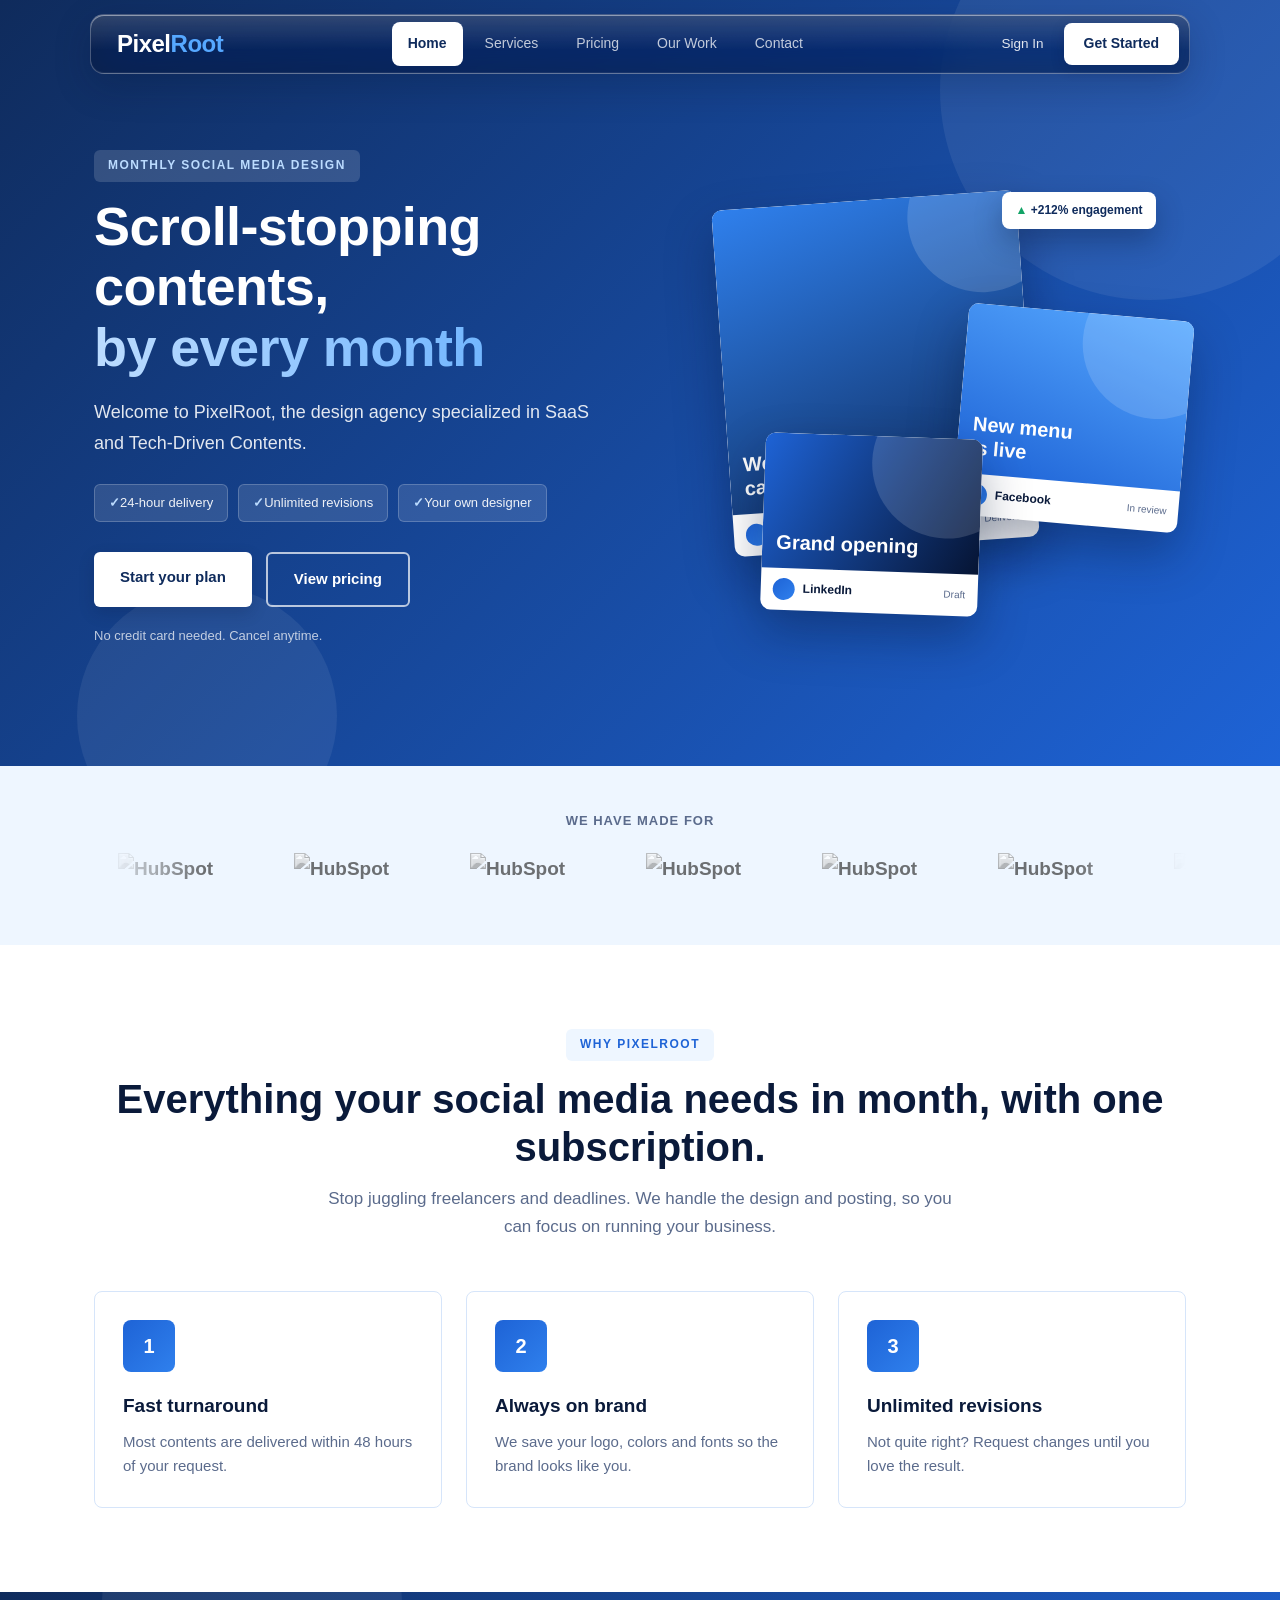
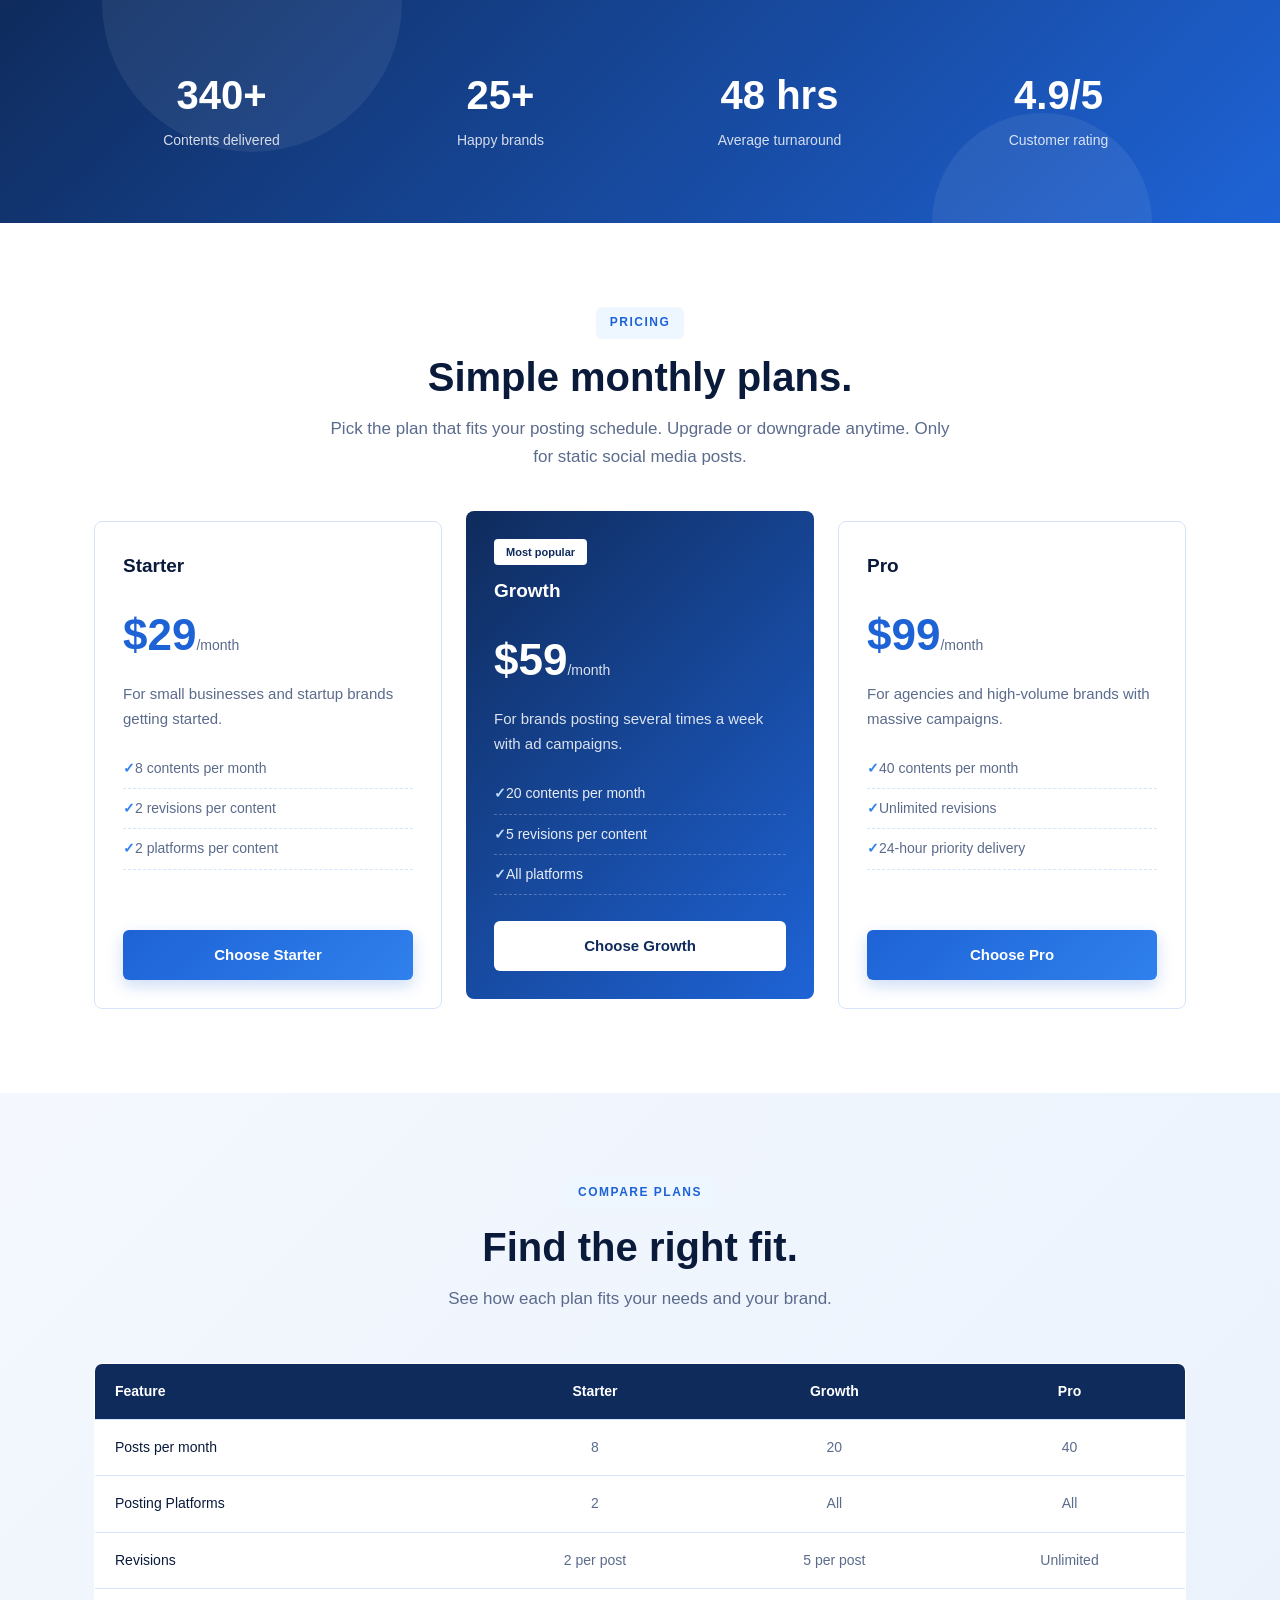
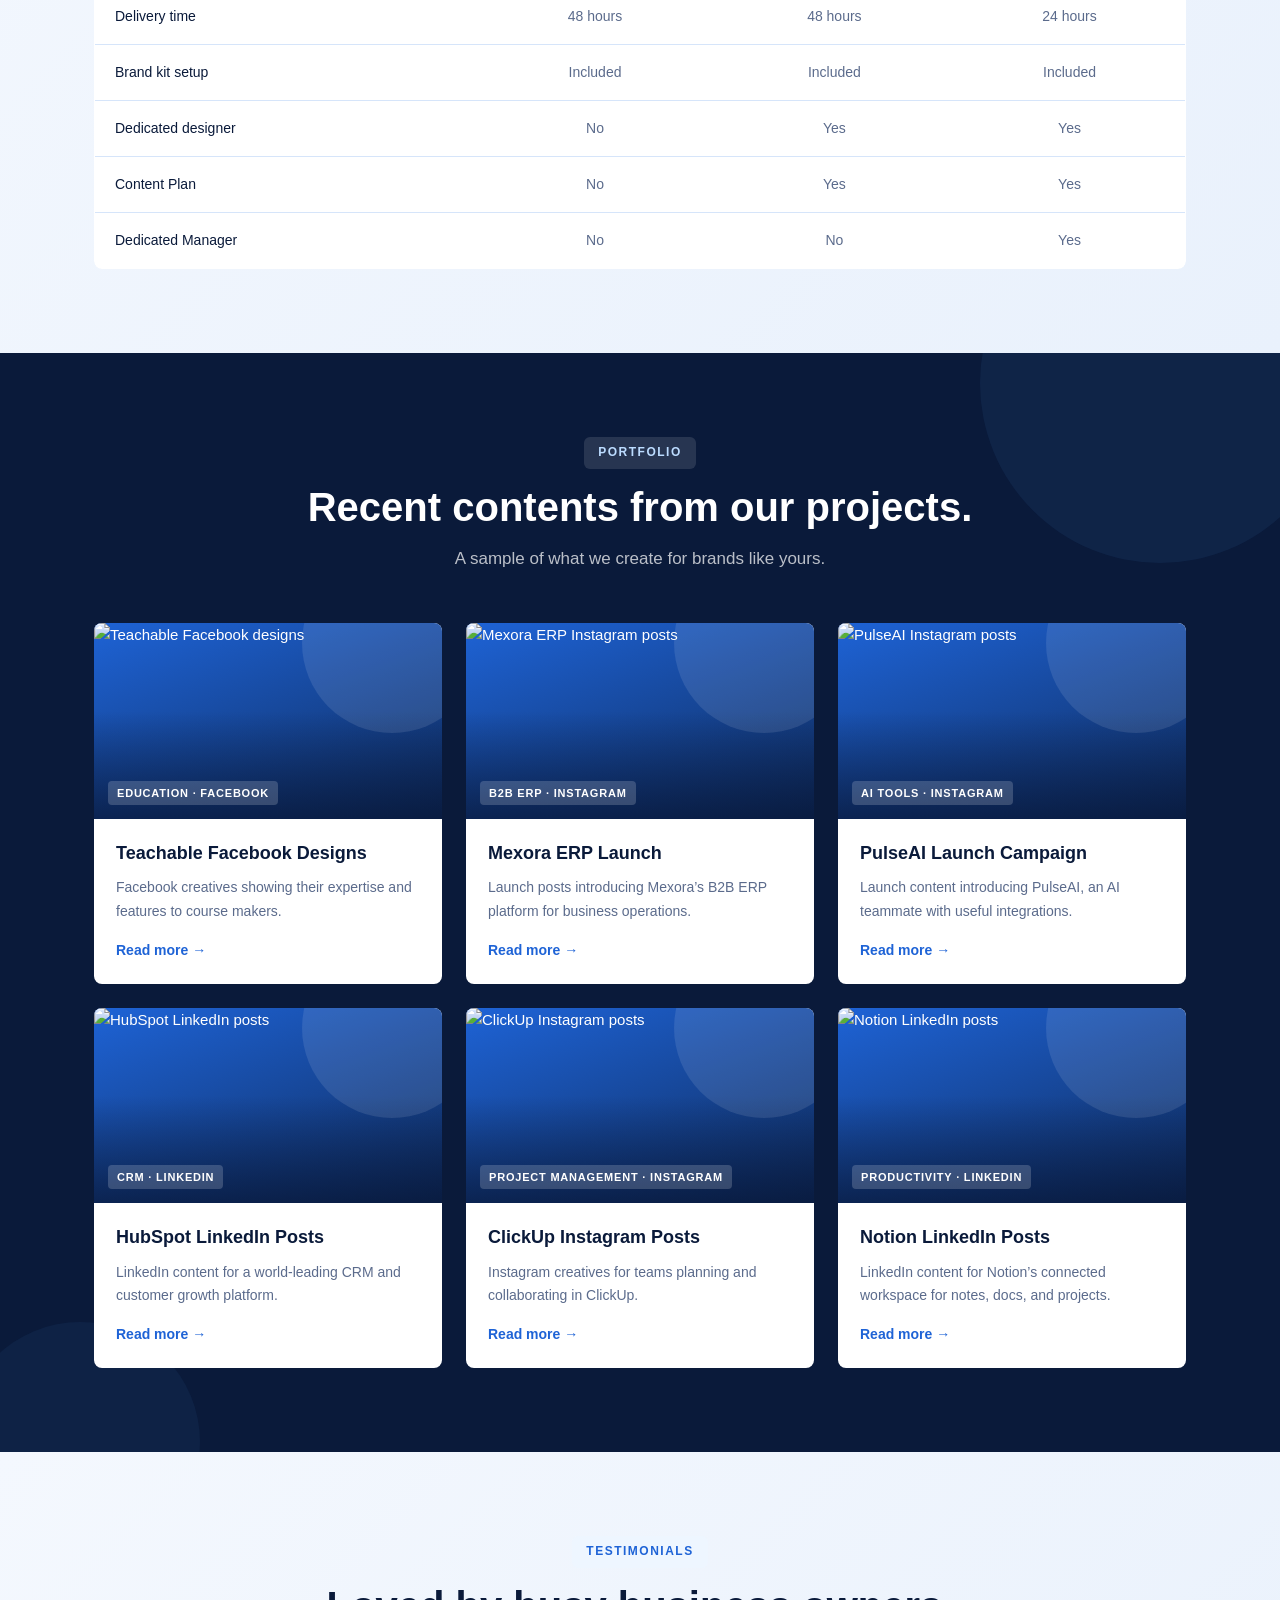
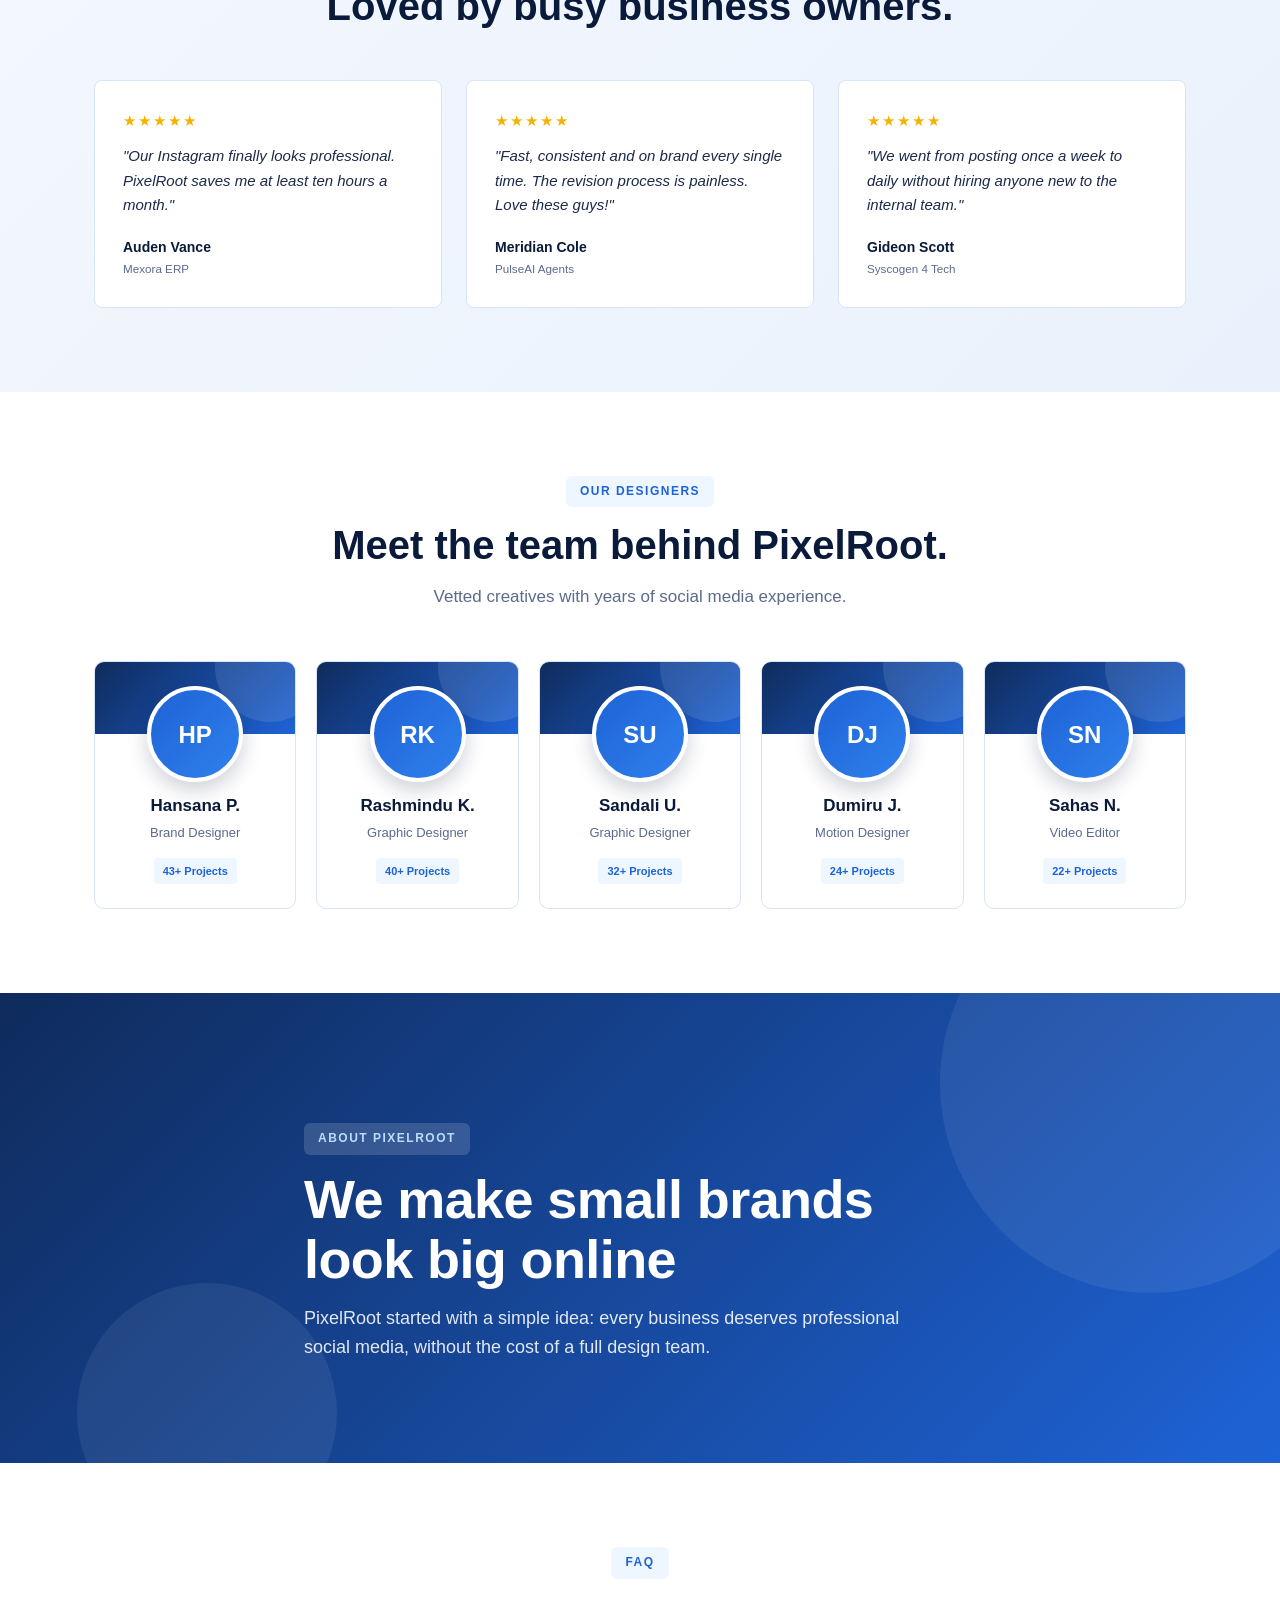
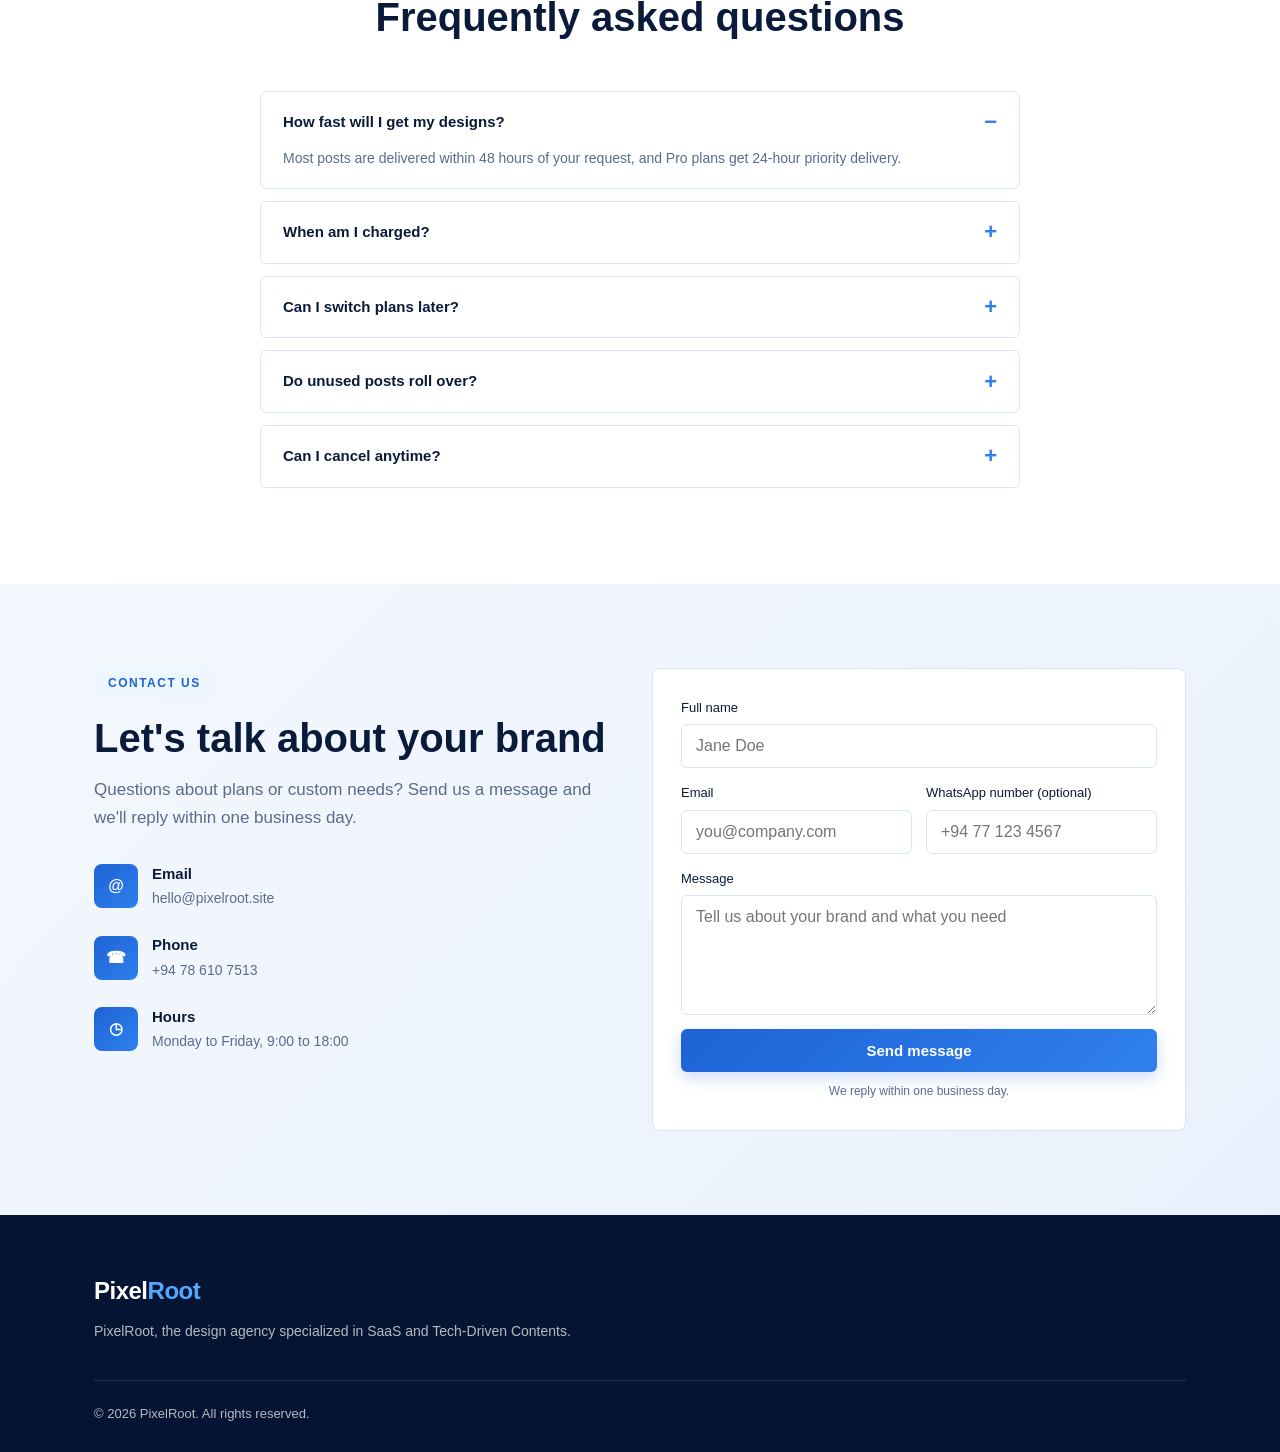
==== commit 37239bb8: "Add files via upload" ====
--- a/index.html
+++ b/index.html
@@ -2,374 +2,28 @@
 <html lang="en">
 <head>
 <meta charset="UTF-8">
-<meta name="viewport" content="width=device-width, initial-scale=1.0">
-<title>PixelRoot - Monthly Social Media Posts</title>
-<link rel="preconnect" href="https://fonts.googleapis.com">
-<link rel="preconnect" href="https://fonts.gstatic.com" crossorigin>
+<meta http-equiv="Content-Security-Policy" content="default-src 'self'; script-src 'self' https://www.gstatic.com https://apis.google.com; style-src 'self' 'unsafe-inline' https://fonts.googleapis.com; font-src 'self' https://fonts.gstatic.com data:; img-src 'self' data: blob: https:; media-src 'self' https:; frame-src 'self' https://pixelroot-9da60.firebaseapp.com https://accounts.google.com https://www.youtube.com https://player.vimeo.com; connect-src 'self' https://*.googleapis.com https://*.gstatic.com wss://*.googleapis.com https://apis.google.com https://pixelroot-9da60.firebaseapp.com; manifest-src 'self'; object-src 'none'; base-uri 'self'; form-action 'self'; upgrade-insecure-requests">
+<meta name="referrer" content="strict-origin-when-cross-origin">
+<script src="assets/js/frame-guard.js"></script>
+<meta name="viewport" content="width=device-width, initial-scale=1, viewport-fit=cover">
+<meta name="theme-color" content="#0f2b5c">
+<title>PixelRoot | Monthly Social Media Design Subscription</title>
+<meta name="description" content="PixelRoot pairs you with professional designers who deliver on-brand social media posts every month. Plans from $29. Cancel anytime.">
+<link rel="canonical" href="https://pixelroot.site/">
+<meta property="og:type" content="website">
+<meta property="og:site_name" content="PixelRoot">
+<meta property="og:title" content="PixelRoot | Monthly Social Media Design Subscription">
+<meta property="og:description" content="PixelRoot pairs you with professional designers who deliver on-brand social media posts every month. Plans from $29. Cancel anytime.">
+<meta property="og:url" content="https://pixelroot.site/">
+<meta name="twitter:card" content="summary_large_image">
+<link rel="manifest" href="site.webmanifest">
+<link rel="preconnect" href="https://fonts.googleapis.com"><link rel="preconnect" href="https://fonts.gstatic.com" crossorigin>
 <link href="https://fonts.googleapis.com/css2?family=Poppins:wght@300;400;500;600;700;800&display=swap" rel="stylesheet">
-<style>
-  :root {
-    --blue-950: #061433;
-    --blue-900: #0a1a3a;
-    --blue-800: #0f2b5c;
-    --blue-600: #1e63d6;
-    --blue-500: #2f80ed;
-    --blue-400: #56a8ff;
-    --blue-200: #bcdcff;
-    --blue-50:  #eef6ff;
-    --white: #ffffff;
-    --text: #1b2a4a;
-    --muted: #5b6b8c;
-    --border: #d6e5fa;
-    --grad: linear-gradient(135deg, #0f2b5c 0%, #1e63d6 100%);
-    --grad-btn: linear-gradient(135deg, #1e63d6 0%, #2f80ed 100%);
-    --grad-soft: linear-gradient(135deg, #f4f8fe 0%, #e9f1fc 100%);
-  }
-  * { box-sizing: border-box; margin: 0; padding: 0; }
-  html { scroll-behavior: smooth; }
-  html, body { max-width: 100%; overflow-x: hidden; }
-  img, svg, video { max-width: 100%; }
-  body { font-family: 'Poppins', sans-serif; color: var(--text); background: var(--white); line-height: 1.65; font-size: 15px; }
-  a { color: inherit; text-decoration: none; cursor: pointer; }
-  input, select, textarea, button { font-family: 'Poppins', sans-serif; }
-  .wrap { max-width: 1140px; margin: 0 auto; padding: 0 24px; }
-  section { padding: 84px 0; scroll-margin-top: 72px; }
-  .eyebrow { display: inline-block; font-size: 12px; font-weight: 600; letter-spacing: 1.5px; text-transform: uppercase; color: var(--blue-600); background: var(--blue-50); padding: 6px 14px; border-radius: 6px; margin-bottom: 14px; }
-  h1 { font-size: clamp(34px, 4.6vw, 52px); line-height: 1.15; font-weight: 700; letter-spacing: -.6px; }
-  h2 { font-size: clamp(28px, 3.4vw, 40px); line-height: 1.2; font-weight: 700; color: var(--blue-900); }
-  h3 { font-size: 19px; font-weight: 600; color: var(--blue-900); margin-bottom: 8px; }
-  .lead { font-size: 17px; color: var(--muted); max-width: 640px; margin-top: 14px; }
-  .center { text-align: center; }
-  .center .lead { margin-left: auto; margin-right: auto; }
-  .section-head { margin-bottom: 50px; }
-  .alt { background: var(--grad-soft); }
-  .muted { color: var(--muted); }
-
-  .btn { display: inline-block; padding: 13px 26px; border-radius: 6px; font-weight: 600; font-size: 15px; transition: transform .2s, box-shadow .2s; cursor: pointer; border: none; }
-  .btn:hover { transform: translateY(-2px); }
-  .btn-white { background: var(--white); color: var(--blue-800); box-shadow: 0 6px 16px rgba(10,26,58,.2); }
-  .btn-grad { background: var(--grad-btn); color: var(--white); box-shadow: 0 6px 16px rgba(30,99,214,.22); }
-  .btn-outline { border: 2px solid rgba(255,255,255,.7); color: var(--white); background: transparent; }
-
-  .card { background: var(--white); border: 1px solid var(--border); border-radius: 8px; padding: 28px; transition: transform .25s, box-shadow .25s; }
-  .card:hover { transform: translateY(-3px); box-shadow: 0 12px 28px rgba(30,99,214,.12); }
-  .icon { width: 52px; height: 52px; border-radius: 8px; background: var(--grad-btn); color: var(--white); display: grid; place-items: center; font-size: 20px; margin-bottom: 18px; font-weight: 700; }
-  .grid-2 { display: grid; grid-template-columns: repeat(auto-fit, minmax(min(300px, 100%), 1fr)); gap: 24px; }
-  .grid-3 { display: grid; grid-template-columns: repeat(auto-fit, minmax(min(260px, 100%), 1fr)); gap: 24px; }
-  .grid-4 { display: grid; grid-template-columns: repeat(auto-fit, minmax(min(200px, 100%), 1fr)); gap: 24px; }
-
-  /* Header and navigation */
-  header { position: sticky; top: 0; z-index: 50; background: rgba(6,20,51,.94); backdrop-filter: blur(10px); }
-  .nav { display: flex; justify-content: space-between; align-items: center; height: 72px; gap: 20px; }
-  .logo { font-size: 24px; font-weight: 800; color: var(--white); letter-spacing: -0.5px; }
-  .logo span { color: var(--blue-400); }
-  .nav-links { display: flex; gap: 6px; list-style: none; }
-  .nav-links a { display: block; color: rgba(255,255,255,.75); padding: 10px 16px; border-radius: 8px; font-size: 14px; font-weight: 500; transition: all .2s; }
-  .nav-links a:hover { color: var(--white); background: rgba(255,255,255,.08); }
-  .nav-links a.active { background: var(--white); color: var(--blue-800); font-weight: 600; }
-  .nav-right { display: flex; align-items: center; gap: 14px; }
-  .nav-cta { background: var(--grad-btn); color: var(--white); padding: 10px 20px; border-radius: 8px; font-weight: 600; font-size: 14px; white-space: nowrap; }
-  .menu-btn { display: none; background: none; border: none; color: var(--white); font-size: 26px; cursor: pointer; }
-
-  /* Hero */
-  .hero { background: var(--grad); color: var(--white); padding: 110px 0 120px; position: relative; overflow: hidden; }
-  .hero::before, .hero::after, .stats::before, .stats::after, .dark::before, .dark::after { content: ""; position: absolute; border-radius: 50%; background: rgba(255,255,255,.07); pointer-events: none; will-change: transform; }
-  .hero::before { width: 420px; height: 420px; top: -120px; right: -80px; animation: drift1 24s ease-in-out infinite; }
-  .hero::after { width: 260px; height: 260px; bottom: -80px; left: 6%; animation: drift2 28s ease-in-out infinite; }
-  .stats::before { width: 300px; height: 300px; top: -140px; left: 8%; animation: drift2 26s ease-in-out infinite; }
-  .stats::after { width: 220px; height: 220px; bottom: -110px; right: 10%; animation: drift1 30s ease-in-out infinite; }
-  .dark::before { width: 360px; height: 360px; top: -150px; right: -60px; background: rgba(86,168,255,.07); animation: drift1 28s ease-in-out infinite; }
-  .dark::after { width: 240px; height: 240px; bottom: -110px; left: -40px; background: rgba(86,168,255,.06); animation: drift2 32s ease-in-out infinite; }
-  @keyframes drift1 { 0%, 100% { transform: translate(0, 0); } 33% { transform: translate(-50px, 30px); } 66% { transform: translate(-15px, 60px); } }
-  @keyframes drift2 { 0%, 100% { transform: translate(0, 0); } 33% { transform: translate(45px, -25px); } 66% { transform: translate(70px, 15px); } }
-  @media (prefers-reduced-motion: reduce) { .hero::before, .hero::after, .stats::before, .stats::after, .dark::before, .dark::after { animation: none; } }
-  .hero-inner { position: relative; z-index: 1; max-width: 720px; }
-  .hero h1 span { color: var(--blue-200); }
-  .hero .lead { color: rgba(255,255,255,.88); font-size: 18px; }
-  .hero-actions { display: flex; gap: 14px; margin-top: 34px; flex-wrap: wrap; }
-  .hero-actions.center { justify-content: center; }
-  .hero-note { margin-top: 22px; font-size: 13px; color: rgba(255,255,255,.72); }
-  .pill { background: rgba(255,255,255,.15); color: var(--blue-200); }
-
-  /* Logos strip */
-  .trusted { background: var(--blue-50); padding: 44px 0; }
-  .trusted p { text-align: center; color: var(--muted); font-size: 13px; font-weight: 600; letter-spacing: 1px; text-transform: uppercase; margin-bottom: 22px; }
-  .logos-wrap { overflow: hidden; -webkit-mask-image: linear-gradient(90deg, transparent, #000 10%, #000 90%, transparent); mask-image: linear-gradient(90deg, transparent, #000 10%, #000 90%, transparent); }
-  .logos { display: flex; width: max-content; animation: marquee 36s linear infinite; }
-  .logos:hover { animation-play-state: paused; }
-  .logos span { font-size: 19px; font-weight: 700; color: var(--blue-800); opacity: .55; padding: 0 40px; white-space: nowrap; }
-  @keyframes marquee { from { transform: translateX(0); } to { transform: translateX(-50%); } }
-  @media (prefers-reduced-motion: reduce) { .logos { animation: none; width: auto; flex-wrap: wrap; justify-content: center; } .logos span[aria-hidden] { display: none; } }
-
-  /* Stats */
-  .stats { background: var(--grad); color: var(--white); padding: 70px 0; position: relative; overflow: hidden; }
-  .stats > .wrap, .dark > .wrap { position: relative; z-index: 1; }
-  .stat { text-align: center; }
-  .stat strong { display: block; font-size: 40px; font-weight: 700; }
-  .stat span { color: rgba(255,255,255,.82); font-size: 14px; }
-
-  /* Steps */
-  .steps { display: grid; grid-template-columns: repeat(auto-fit, minmax(min(220px, 100%), 1fr)); gap: 24px; }
-  .step { background: var(--white); border: 1px solid var(--border); border-radius: 8px; padding: 30px 24px; }
-  .step-num { width: 44px; height: 44px; border-radius: 8px; background: var(--grad-btn); color: var(--white); display: grid; place-items: center; font-weight: 700; margin-bottom: 16px; }
-  .step p { color: var(--muted); font-size: 14px; }
-
-  /* Services */
-  .service { border-left: 4px solid var(--blue-500); }
-  .service p { color: var(--muted); font-size: 14px; }
-  .tag { display: inline-block; margin-top: 14px; font-size: 12px; font-weight: 600; color: var(--blue-600); background: var(--blue-50); padding: 4px 10px; border-radius: 4px; }
-  ul.check { list-style: none; }
-  ul.check li { padding: 8px 0; color: var(--muted); font-size: 14px; border-bottom: 1px dashed var(--border); }
-  ul.check li::before { content: "\2713  "; color: var(--blue-500); font-weight: 700; }
-  .addon { background: rgba(255,255,255,.06); border: 1px solid rgba(255,255,255,.15); }
-  .addon h3 { color: var(--white); }
-  .addon p { color: rgba(255,255,255,.7); font-size: 14px; }
-
-  /* Dark section */
-  .dark { background: var(--blue-900); color: var(--white); position: relative; overflow: hidden; }
-  .dark h2 { color: var(--white); }
-  .dark .eyebrow { background: rgba(255,255,255,.12); color: var(--blue-200); }
-  .dark .lead { color: rgba(255,255,255,.72); }
-
-  /* Portfolio */
-  .posts { display: grid; grid-template-columns: repeat(auto-fit, minmax(min(280px, 100%), 1fr)); gap: 24px; }
-  .post { background: var(--white); border-radius: 8px; overflow: hidden; display: flex; flex-direction: column; transition: transform .25s, box-shadow .25s; }
-  .post:hover { transform: translateY(-3px); box-shadow: 0 14px 30px rgba(0,0,0,.25); }
-  .post-cover { aspect-ratio: 16 / 9; background: linear-gradient(160deg, #1e63d6, #0f2b5c); position: relative; overflow: hidden; display: flex; align-items: flex-end; padding: 14px; }
-  .post-cover::before { content: ""; position: absolute; width: 180px; height: 180px; border-radius: 50%; background: rgba(255,255,255,.1); top: -70px; right: -40px; }
-  .post-cover.b { background: linear-gradient(160deg, #2f80ed, #1e63d6); }
-  .post-cover.c { background: linear-gradient(200deg, #1e63d6, #0f2b5c); }
-  .post-cover.d { background: linear-gradient(120deg, #2f80ed, #1a55bd); }
-  .post-cover.e { background: linear-gradient(300deg, #0f2b5c, #2467d0); }
-  .post-cover.f { background: linear-gradient(60deg, #1e63d6, #3a8af0); }
-  .post-cat { position: relative; font-size: 11px; font-weight: 600; letter-spacing: .8px; text-transform: uppercase; color: var(--white); background: rgba(255,255,255,.18); padding: 3px 9px; border-radius: 4px; }
-  .post-body { padding: 20px 22px 22px; display: flex; flex-direction: column; flex: 1; }
-  .post-body h3 { font-size: 18px; margin-bottom: 8px; }
-  .post-body p { color: var(--muted); font-size: 14px; flex: 1; }
-  .post-more { margin-top: 16px; font-size: 14px; font-weight: 600; color: var(--blue-600); }
-  .post-more:hover { color: var(--blue-800); }
-
-  /* Pricing */
-  .plan { text-align: left; display: flex; flex-direction: column; }
-  .plan .price { font-size: 44px; font-weight: 800; color: var(--blue-600); margin: 10px 0; }
-  .plan .price small { font-size: 14px; color: var(--muted); font-weight: 400; }
-  .plan ul { margin: 18px 0 26px; flex: 1; }
-  .plan .btn { text-align: center; width: 100%; }
-  .plan.featured { background: var(--grad); color: var(--white); border: none; transform: translateY(-10px); }
-  .plan.featured:hover { transform: translateY(-14px); }
-  .plan.featured h3, .plan.featured .price { color: var(--white); }
-  .plan.featured .price small, .plan.featured p { color: rgba(255,255,255,.85); }
-  .plan.featured ul.check li { color: rgba(255,255,255,.9); border-bottom-color: rgba(255,255,255,.25); }
-  .plan.featured ul.check li::before { color: var(--blue-200); }
-  .plan.featured .btn { background: var(--white); color: var(--blue-800); }
-  .badge-pop { display: inline-block; background: var(--white); color: var(--blue-800); font-size: 11px; font-weight: 700; padding: 4px 12px; border-radius: 4px; margin-bottom: 10px; align-self: flex-start; }
-  .compare { width: 100%; border-collapse: collapse; background: var(--white); border-radius: 8px; overflow: hidden; border: 1px solid var(--border); }
-  .compare th, .compare td { padding: 16px 20px; text-align: left; border-bottom: 1px solid var(--border); font-size: 14px; }
-  .compare th { background: var(--blue-800); color: var(--white); font-weight: 600; }
-  .compare th:not(:first-child), .compare td:not(:first-child) { text-align: center; }
-  .compare td { color: var(--muted); }
-  .compare td:first-child { color: var(--blue-900); font-weight: 500; }
-
-  /* Designers and testimonials */
-  .designer { text-align: center; }
-  .avatar { width: 84px; height: 84px; border-radius: 50%; background: var(--grad-btn); color: var(--white); display: grid; place-items: center; font-size: 24px; font-weight: 700; margin: 0 auto 16px; }
-  .designer p { color: var(--muted); font-size: 14px; }
-  .quote p { color: var(--text); font-size: 15px; font-style: italic; margin-bottom: 18px; }
-  .quote-by { font-weight: 600; color: var(--blue-900); font-size: 14px; }
-  .quote-by small { display: block; color: var(--muted); font-weight: 400; }
-  .stars { color: #f5b301; margin-bottom: 10px; letter-spacing: 2px; }
-
-  /* FAQ */
-  .faq { max-width: 760px; margin: 0 auto; }
-  details { background: var(--white); border: 1px solid var(--border); border-radius: 6px; padding: 18px 22px; margin-bottom: 12px; }
-  summary { font-weight: 600; color: var(--blue-900); cursor: pointer; list-style: none; display: flex; justify-content: space-between; align-items: center; }
-  summary::-webkit-details-marker { display: none; }
-  summary::after { content: "+"; color: var(--blue-500); font-size: 22px; line-height: 1; }
-  details[open] summary::after { content: "\2212"; }
-  details p { color: var(--muted); margin-top: 12px; font-size: 14px; }
-
-  /* Contact */
-  form.contact { display: grid; gap: 14px; }
-  form.contact label { font-size: 13px; font-weight: 500; color: var(--blue-900); display: grid; gap: 6px; }
-  form.contact input, form.contact select, form.contact textarea { padding: 12px 14px; border: 1px solid var(--border); border-radius: 6px; font-size: 14px; outline: none; background: var(--white); }
-  form.contact input:focus, form.contact select:focus, form.contact textarea:focus { border-color: var(--blue-500); }
-  form.contact textarea { min-height: 120px; resize: vertical; }
-  .info-item { display: flex; gap: 14px; margin-bottom: 22px; align-items: center; }
-  .info-item .icon { margin: 0; width: 44px; height: 44px; font-size: 16px; flex-shrink: 0; }
-  .info-item strong { color: var(--blue-900); display: block; font-weight: 600; }
-  .info-item span { color: var(--muted); font-size: 14px; }
-
-  /* Final CTA */
-  .cta { background: var(--grad); color: var(--white); text-align: center; border-radius: 10px; padding: 70px 30px; }
-  .cta h2 { color: var(--white); }
-  .cta .lead { color: rgba(255,255,255,.88); margin-left: auto; margin-right: auto; }
-
-  /* Footer */
-  footer { background: var(--blue-950); color: rgba(255,255,255,.7); padding: 56px 0 28px; font-size: 14px; }
-  .foot { display: flex; justify-content: space-between; flex-wrap: wrap; gap: 36px; margin-bottom: 36px; }
-  .foot h4 { color: var(--white); margin-bottom: 12px; font-size: 14px; font-weight: 600; }
-  .foot a { display: block; margin-bottom: 8px; }
-  .foot a:hover { color: var(--white); }
-  .copy { border-top: 1px solid rgba(255,255,255,.12); padding-top: 22px; text-align: center; font-size: 13px; }
-
-  @media (max-width: 900px) {
-    .nav-links { display: none; position: absolute; top: 72px; left: 0; right: 0; background: var(--blue-950); flex-direction: column; padding: 12px 24px 20px; }
-    .nav-links.open { display: flex; }
-    .nav-links a { padding: 12px 14px; }
-    .menu-btn { display: block; }
-    .nav-cta { display: none; }
-    .plan.featured { transform: none; }
-  }
-  @media (max-width: 600px) {
-    section { padding: 60px 0; }
-    .hero { padding: 120px 0 90px !important; }
-  }
-
-  /* Liquid glass navbar */
-  header { position: fixed; top: 14px; left: 0; right: 0; background: transparent; backdrop-filter: none; -webkit-backdrop-filter: none; padding: 0 16px; pointer-events: none; }
-  header .nav { pointer-events: auto; position: relative; height: 60px; max-width: 1100px; margin: 0 auto; padding: 0 10px 0 26px; border-radius: 14px; background:linear-gradient(180deg,rgba(255,255,255,.16),rgba(255,255,255,0) 60%),rgba(10,26,58,.6);backdrop-filter:blur(22px) saturate(170%);-webkit-backdrop-filter:blur(22px) saturate(170%);border:1px solid rgba(255,255,255,.25);box-shadow:inset 0 1px 0 rgba(255,255,255,.45),inset 0 -1px 0 rgba(255,255,255,.06),0 12px 36px rgba(6,20,51,.22); }
-  .nav-cta { background: var(--white); color: var(--blue-800); border-radius: 8px; padding: 9px 20px; box-shadow: 0 4px 14px rgba(6,20,51,.2); }
-  .nav-links a { border-radius: 8px; }
-  .nav-signin { color: rgba(255,255,255,.88); padding: 9px 14px; border-radius: 8px; font-size: 13.5px; font-weight: 500; white-space: nowrap; background: none; border: none; cursor: pointer; transition: background .2s; }
-  .nav-signin:hover { background: rgba(255,255,255,.14); }
-  @media (max-width: 900px) {
-    .nav-links { top: 70px; border-radius: 12px; background:linear-gradient(180deg,rgba(255,255,255,.16),rgba(255,255,255,0) 60%),rgba(10,26,58,.6);backdrop-filter:blur(22px) saturate(170%);-webkit-backdrop-filter:blur(22px) saturate(170%);border:1px solid rgba(255,255,255,.25);box-shadow:inset 0 1px 0 rgba(255,255,255,.45),inset 0 -1px 0 rgba(255,255,255,.06),0 12px 36px rgba(6,20,51,.22); }
-    .nav-cta { display: inline-block; }
-    #authArea .nav-signin { display: none; }
-    #authArea .nav-cta + .nav-signin { display: inline-block; }
-  }
-
-  /* Mobile side panel */
-  .side-panel, .nav-overlay { display: none; }
-  @media (max-width: 900px) {
-    .menu-btn { display: flex; flex-direction: column; align-items: center; justify-content: center; gap: 5px; width: 40px; height: 40px; border-radius: 8px; background: rgba(255,255,255,.12); border: 1px solid rgba(255,255,255,.2); cursor: pointer; padding: 0; }
-    .menu-btn span { display: block; width: 18px; height: 2px; border-radius: 2px; background: var(--white); }
-    .nav-links, .nav-links.open { display: none; }
-    .nav-overlay { display: block; position: fixed; inset: 0; z-index: 90; background: rgba(6,20,51,.55); opacity: 0; pointer-events: none; transition: opacity .3s; }
-    .nav-overlay.open { opacity: 1; pointer-events: auto; }
-    .side-panel { display: flex; flex-direction: column; position: fixed; top: 0; right: 0; bottom: 0; z-index: 100; width: min(300px, 84vw); background: var(--blue-950); border-left: 1px solid rgba(255,255,255,.12); padding: 18px 18px 24px; transform: translateX(100%); visibility: hidden; transition: transform .3s cubic-bezier(.2,.8,.2,1), visibility 0s .3s; box-shadow: -20px 0 50px rgba(6,20,51,.4); overflow-y: auto; }
-    .side-panel.open { transform: none; visibility: visible; transition: transform .3s cubic-bezier(.2,.8,.2,1), visibility 0s; }
-    .sp-head { display: flex; justify-content: space-between; align-items: center; margin-bottom: 22px; }
-    .sp-close { width: 38px; height: 38px; border-radius: 8px; background: rgba(255,255,255,.1); border: 1px solid rgba(255,255,255,.18); color: var(--white); font-size: 24px; line-height: 1; cursor: pointer; }
-    .sp-links { list-style: none; display: grid; gap: 4px; }
-    .sp-links a { display: block; color: rgba(255,255,255,.78); padding: 12px 14px; border-radius: 8px; font-size: 15px; font-weight: 500; }
-    .sp-links a:hover { background: rgba(255,255,255,.08); color: var(--white); }
-    .sp-links a.active { background: var(--white); color: var(--blue-800); font-weight: 600; }
-    .panel-auth { margin-top: auto; padding-top: 20px; display: grid; gap: 10px; border-top: 1px solid rgba(255,255,255,.12); }
-    .panel-auth .nav-cta, .panel-auth .nav-signin { display: block; width: 100%; text-align: center; padding: 12px 16px; border-radius: 8px; font-size: 14px; font-weight: 600; }
-    .panel-auth .nav-signin { border: 1px solid rgba(255,255,255,.25); color: var(--white); }
-    body.no-scroll { overflow: hidden; }
-    .panel-auth .nav-cta { order: -1; background: var(--grad-btn); color: var(--white); box-shadow: 0 6px 16px rgba(30,99,214,.3); }
-    header .nav { padding-right: 10px; }
-    .nav-right { gap: 8px; }
-  }
-
-  .table-scroll { overflow-x: auto; -webkit-overflow-scrolling: touch; border-radius: 8px; }
-  .table-scroll .compare { min-width: 520px; }
-  @media (max-width: 700px) {
-    header #authArea { display: none !important; }
-    header { padding: 0 12px; }
-    header .nav { padding: 0 10px 0 18px; height: 56px; }
-    .logo { font-size: 21px; }
-  }
-  @media (max-width: 600px) {
-    .wrap { padding: 0 18px; }
-    section { padding: 56px 0; }
-    .section-head { margin-bottom: 34px; }
-    .lead { font-size: 15.5px; }
-    .hero .lead { font-size: 16px; }
-    .hero-actions .btn { flex: 1 1 100%; text-align: center; }
-    .card { padding: 22px; }
-    .grid-4.stat-grid, .stats .grid-4 { grid-template-columns: repeat(2, 1fr); gap: 20px 12px; }
-    .stat strong { font-size: 30px; }
-    .compare th, .compare td { padding: 12px 12px; font-size: 13px; }
-    .plan.featured { transform: none; }
-    .logos span { padding: 0 26px; font-size: 17px; }
-    .foot { gap: 26px; }
-    form.contact input, form.contact select, form.contact textarea { font-size: 16px; }
-  }
-
-  .cf-row { display: grid; grid-template-columns: 1fr 1fr; gap: 14px; }
-  .cf-fine { font-size: 12px; color: var(--muted); text-align: center; margin-top: -4px; }
-  form.contact input, form.contact select, form.contact textarea { font-size: 16px; }
-  .cf-done { text-align: center; padding: 18px 6px; }
-  .cf-ok { width: 54px; height: 54px; border-radius: 50%; background: #e0f7ec; color: #12a366; display: grid; place-items: center; font-size: 26px; margin: 0 auto 12px; }
-  .cf-done h3 { font-size: 20px; margin-bottom: 0; }
-  .cf-done p { color: var(--muted); margin: 8px 0 18px; }
-  .cf-done .btn-wa { background: #e0f7ec; color: #0b7a4b; }
-  .cf-done .cf-again { display: block; margin: 14px auto 0; background: none; color: var(--blue-600); font-weight: 600; font-size: 13.5px; cursor: pointer; border: 0; }
-  .cf-toast { position: fixed; bottom: 24px; left: 50%; transform: translateX(-50%); background: #b02a2a; color: #fff; padding: 12px 20px; border-radius: 8px; z-index: 300; font-size: 13.5px; box-shadow: 0 12px 30px rgba(6,20,51,.35); max-width: 90vw; text-align: center; }
-  @media (max-width: 600px) { .cf-row { grid-template-columns: 1fr; gap: 14px; } }
-
-  /* Logo slider images */
-  .logos span.logo-item { display: flex; align-items: center; opacity: 1; padding: 0 28px; }
-  .logos .logo-item img { height: 48px; width: auto; display: block; border-radius: 6px; }
-
-  /* Showreel */
-  .reel { max-width: 900px; margin: 0 auto; aspect-ratio: 16 / 9; border-radius: 10px; overflow: hidden; background: var(--blue-900); box-shadow: 0 18px 44px rgba(10,26,58,.22); }
-  .reel iframe, .reel video { width: 100%; height: 100%; border: 0; display: block; }
-  .reel-placeholder { width: 100%; height: 100%; display: flex; flex-direction: column; align-items: center; justify-content: center; gap: 14px; color: var(--white); background: var(--grad); }
-  .reel-play { width: 78px; height: 78px; border-radius: 50%; background: rgba(255,255,255,.18); border: 2px solid rgba(255,255,255,.7); display: grid; place-items: center; font-size: 28px; padding-left: 5px; }
-  .reel-placeholder p { font-size: 14px; color: rgba(255,255,255,.85); }
-
-  /* Hero: balanced two-column layout */
-  .hero-grid { position: relative; z-index: 1; display: grid; grid-template-columns: minmax(0, 1.05fr) minmax(0, .95fr); gap: 56px; align-items: center; }
-  .hero-grid .hero-inner { max-width: none; }
-  .hero h1 { font-size: clamp(34px, 4.4vw, 54px); line-height: 1.12; margin-bottom: 4px; }
-  .hero h1 span { display: block; background: linear-gradient(90deg, #bcdcff, #56a8ff); -webkit-background-clip: text; background-clip: text; -webkit-text-fill-color: transparent; color: transparent; }
-  .hero-grid .lead { max-width: 520px; margin-top: 20px; line-height: 1.7; }
-  .hero-points { display: flex; flex-wrap: wrap; gap: 10px; margin-top: 26px; list-style: none; }
-  .hero-points li { font-size: 13px; font-weight: 500; color: rgba(255,255,255,.92); background: rgba(255,255,255,.12); border: 1px solid rgba(255,255,255,.2); padding: 7px 14px; border-radius: 6px; }
-  .hero-points li::before { content: "\2713  "; color: var(--blue-200); font-weight: 700; }
-  .hero-grid .hero-actions { margin-top: 30px; }
-  .hero-grid .hero-note { margin-top: 18px; }
-
-  .hero-visual { position: relative; height: 430px; }
-  .hv-card { position: absolute; background: var(--white); color: var(--text); border-radius: 10px; box-shadow: 0 22px 48px rgba(6,20,51,.35); overflow: hidden; }
-  .hv-main { width: 62%; left: 6%; top: 4%; transform: rotate(-4deg); animation: float1 7s ease-in-out infinite; }
-  .hv-side { width: 46%; right: 0; top: 30%; transform: rotate(5deg); animation: float2 8s ease-in-out infinite; }
-  .hv-small { width: 44%; left: 14%; bottom: 0; transform: rotate(2deg); animation: float1 9s ease-in-out infinite; }
-  .hv-img { aspect-ratio: 1 / 1; background: linear-gradient(160deg, #2f80ed, #0f2b5c); display: flex; align-items: flex-end; padding: 14px; position: relative; overflow: hidden; }
-  .hv-img::before { content: ""; position: absolute; width: 150px; height: 150px; border-radius: 50%; background: rgba(255,255,255,.14); top: -50px; right: -40px; }
-  .hv-img b { position: relative; color: var(--white); font-size: 20px; line-height: 1.2; font-weight: 700; }
-  .hv-img.alt1 { background: linear-gradient(200deg, #56a8ff, #1e63d6); aspect-ratio: 4 / 3; }
-  .hv-img.alt2 { background: linear-gradient(120deg, #1e63d6, #061433); aspect-ratio: 16 / 10; }
-  .hv-bar { display: flex; align-items: center; gap: 8px; padding: 10px 12px; font-size: 12px; font-weight: 600; color: var(--blue-900); }
-  .hv-dot { width: 22px; height: 22px; border-radius: 50%; background: var(--grad-btn); flex-shrink: 0; }
-  .hv-bar small { margin-left: auto; color: var(--muted); font-weight: 500; }
-  .hv-chip { position: absolute; z-index: 3; right: 6%; top: 2%; background: var(--white); color: var(--blue-800); font-size: 12px; font-weight: 700; padding: 9px 14px; border-radius: 8px; box-shadow: 0 12px 28px rgba(6,20,51,.3); animation: float2 6s ease-in-out infinite; }
-  .hv-chip i { font-style: normal; color: #12a366; }
-  @keyframes float1 { 0%, 100% { translate: 0 0; } 50% { translate: 0 -12px; } }
-  @keyframes float2 { 0%, 100% { translate: 0 0; } 50% { translate: 0 10px; } }
-  @media (prefers-reduced-motion: reduce) { .hv-card, .hv-chip { animation: none; } }
-  @media (max-width: 900px) {
-    .hero-grid { grid-template-columns: 1fr; gap: 40px; }
-    .hero-visual { height: 340px; max-width: 460px; width: 100%; margin: 0 auto; }
-  }
-  @media (max-width: 600px) { .hero-visual { height: 300px; } .hv-img b { font-size: 16px; } }
-
-  /* Portfolio cover images */
-  .post-cover > img { position: absolute; inset: 0; width: 100%; height: 100%; object-fit: cover; display: block; transition: transform .5s; }
-  .post:hover .post-cover > img { transform: scale(1.05); }
-  .post-cover:has(> img)::after { content: ""; position: absolute; inset: 0; background: linear-gradient(180deg, rgba(6,20,51,0) 45%, rgba(6,20,51,.65)); }
-  .post-cover .post-cat { z-index: 2; }
-  .post-cover::before { z-index: 1; }
-
-  /* Designers (photo cards) */
-  .dz-grid { display: grid; grid-template-columns: repeat(auto-fit, minmax(min(180px, 100%), 1fr)); gap: 20px; }
-  .dz { position: relative; background: var(--white); border: 1px solid var(--border); border-radius: 10px; padding: 130px 16px 24px; text-align: center; overflow: hidden; transition: transform .25s, box-shadow .25s; }
-  .dz:hover { transform: translateY(-5px); box-shadow: 0 14px 30px rgba(30,99,214,.16); }
-  .dz::before { content: ""; position: absolute; top: 0; left: 0; right: 0; height: 72px; background: var(--grad); }
-  .dz::after { content: ""; position: absolute; width: 110px; height: 110px; border-radius: 50%; background: rgba(255,255,255,.1); top: -50px; right: -30px; }
-  .dz-photo { position: absolute; z-index: 1; top: 24px; left: 50%; transform: translateX(-50%); width: 96px; height: 96px; border-radius: 50%; border: 4px solid var(--white); background: var(--grad-btn); color: var(--white); display: grid; place-items: center; font-size: 24px; font-weight: 700; overflow: hidden; box-shadow: 0 8px 20px rgba(10,26,58,.2); }
-  .dz-photo img { position: absolute; inset: 0; width: 100%; height: 100%; object-fit: cover; display: block; }
-  .dz h3 { font-size: 17px; margin-bottom: 2px; }
-  .dz-role { color: var(--muted); font-size: 13px; }
-  .dz-tags { display: flex; flex-wrap: wrap; justify-content: center; gap: 6px; margin-top: 14px; }
-  .dz-tags span { font-size: 11px; font-weight: 600; color: var(--blue-600); background: var(--blue-50); padding: 4px 9px; border-radius: 4px; }
-</style>
+<link rel="stylesheet" href="assets/css/site.css">
+<script src="elements.js" defer></script>
+<script type="application/ld+json">{"@context":"https://schema.org","@type":"Organization","name":"PixelRoot","url":"https://pixelroot.site","description":"Monthly social media design subscription."}</script>
 </head>
-<body>
+<body data-nav="home">
 
 <!-- SHARED HEADER (injected by elements.js) -->
 <div id="site-header"></div>
@@ -381,14 +35,14 @@
   <div class="wrap hero-grid">
     <div class="hero-inner">
       <span class="eyebrow pill">Monthly social media design</span>
-      <h1>Scroll-stopping posts, <span>delivered every month</span></h1>
-      <p class="lead">PixelRoot pairs you with professional designers who turn your ideas into on-brand posts for Instagram, Facebook, LinkedIn and TikTok. Subscribe once and keep your feed fresh all year.</p>
-      <ul class="hero-points"><li>48-hour delivery</li><li>Unlimited revisions</li><li>Your own designer</li></ul>
+      <h1>Scroll-stopping contents, <span>by every month</span></h1>
+      <p class="lead">Welcome to PixelRoot, the design agency specialized in SaaS and Tech-Driven Contents.</p>
+      <ul class="hero-points"><li>ㅤ24-hour delivery</li><li>ㅤUnlimited revisions</li><li>ㅤYour own designer</li></ul>
       <div class="hero-actions">
         <a href="signup.html" class="btn btn-white">Start your plan</a>
         <a href="#pricing" class="btn btn-outline">View pricing</a>
       </div>
-      <p class="hero-note">No design skills needed. Cancel anytime.</p>
+      <p class="hero-note">No credit card needed. Cancel anytime.</p>
     </div>
     <div class="hero-visual" aria-hidden="true">
       <div class="hv-chip"><i>&#9650;</i> +212% engagement</div>
@@ -401,25 +55,37 @@
 <!-- SECTION: Hero (END) -->
 
 <!-- SECTION: Trusted By / Client Logos Slider (START) -->
-<section class="trusted" style="padding:44px 0">
-  <div class="wrap">
-    <p>Trusted by growing brands</p>
-    <div class="logos-wrap"><div class="logos">
-      <!-- CLIENT LOGOS (set 1): replace each img src with your direct logo link. Add or remove items as needed. -->
-      <span class="logo-item"><img src="https://placehold.co/160x60/eef6ff/0f2b5c/png?text=Client+Logo+1" alt="Client logo 1" loading="lazy"></span>
-      <span class="logo-item"><img src="https://placehold.co/160x60/eef6ff/0f2b5c/png?text=Client+Logo+2" alt="Client logo 2" loading="lazy"></span>
-      <span class="logo-item"><img src="https://placehold.co/160x60/eef6ff/0f2b5c/png?text=Client+Logo+3" alt="Client logo 3" loading="lazy"></span>
-      <span class="logo-item"><img src="https://placehold.co/160x60/eef6ff/0f2b5c/png?text=Client+Logo+4" alt="Client logo 4" loading="lazy"></span>
-      <span class="logo-item"><img src="https://placehold.co/160x60/eef6ff/0f2b5c/png?text=Client+Logo+5" alt="Client logo 5" loading="lazy"></span>
-      <span class="logo-item"><img src="https://placehold.co/160x60/eef6ff/0f2b5c/png?text=Client+Logo+6" alt="Client logo 6" loading="lazy"></span>
-      <!-- CLIENT LOGOS (set 2, duplicate for seamless sliding): keep identical to set 1, alt stays empty -->
-      <span class="logo-item" aria-hidden="true"><img src="https://placehold.co/160x60/eef6ff/0f2b5c/png?text=Client+Logo+1" alt="" loading="lazy"></span>
-      <span class="logo-item" aria-hidden="true"><img src="https://placehold.co/160x60/eef6ff/0f2b5c/png?text=Client+Logo+2" alt="" loading="lazy"></span>
-      <span class="logo-item" aria-hidden="true"><img src="https://placehold.co/160x60/eef6ff/0f2b5c/png?text=Client+Logo+3" alt="" loading="lazy"></span>
-      <span class="logo-item" aria-hidden="true"><img src="https://placehold.co/160x60/eef6ff/0f2b5c/png?text=Client+Logo+4" alt="" loading="lazy"></span>
-      <span class="logo-item" aria-hidden="true"><img src="https://placehold.co/160x60/eef6ff/0f2b5c/png?text=Client+Logo+5" alt="" loading="lazy"></span>
-      <span class="logo-item" aria-hidden="true"><img src="https://placehold.co/160x60/eef6ff/0f2b5c/png?text=Client+Logo+6" alt="" loading="lazy"></span>
-    </div></div>
+<section class="trusted" style="padding:44px 0" aria-labelledby="trusted-heading">
+  <div class="wrap">
+    <p id="trusted-heading">We have made for</p>
+    <div class="logos-wrap">
+      <div class="logos" role="list" aria-label="Client logos">
+        <div class="logo-set">
+          <span class="logo-item" role="listitem"><img src="https://ik.imagekit.io/mozes/PixelRoot-Trusted/A.png" alt="HubSpot" width="160" height="60"></span>
+          <span class="logo-item" role="listitem"><img src="https://ik.imagekit.io/mozes/PixelRoot-Trusted/B.png" alt="HubSpot" width="160" height="60"></span>
+          <span class="logo-item" role="listitem"><img src="https://ik.imagekit.io/mozes/PixelRoot-Trusted/C.png" alt="HubSpot" width="160" height="60"></span>
+          <span class="logo-item" role="listitem"><img src="https://ik.imagekit.io/mozes/PixelRoot-Trusted/D.png" alt="HubSpot" width="160" height="60"></span>
+          <span class="logo-item" role="listitem"><img src="https://ik.imagekit.io/mozes/PixelRoot-Trusted/E.png" alt="HubSpot" width="160" height="60"></span>
+          <span class="logo-item" role="listitem"><img src="https://ik.imagekit.io/mozes/PixelRoot-Trusted/F.png" alt="HubSpot" width="160" height="60"></span>
+          <span class="logo-item" role="listitem"><img src="https://ik.imagekit.io/mozes/PixelRoot-Trusted/G.png" alt="HubSpot" width="160" height="60"></span>
+          <span class="logo-item" role="listitem"><img src="https://ik.imagekit.io/mozes/PixelRoot-Trusted/H.png" alt="HubSpot" width="160" height="60"></span>
+          <span class="logo-item" role="listitem"><img src="https://ik.imagekit.io/mozes/PixelRoot-Trusted/I.png" alt="HubSpot" width="160" height="60"></span>
+          <span class="logo-item" role="listitem"><img src="https://ik.imagekit.io/mozes/PixelRoot-Trusted/J.png" alt="HubSpot" width="160" height="60"></span>
+        </div>
+        <div class="logo-set" aria-hidden="true">
+          <span class="logo-item"><img src="https://ik.imagekit.io/mozes/PixelRoot-Trusted/A.png" alt="" width="160" height="60"></span>
+          <span class="logo-item"><img src="https://ik.imagekit.io/mozes/PixelRoot-Trusted/B.png" alt="" width="160" height="60"></span>
+          <span class="logo-item"><img src="https://ik.imagekit.io/mozes/PixelRoot-Trusted/C.png" alt="" width="160" height="60"></span>
+          <span class="logo-item"><img src="https://ik.imagekit.io/mozes/PixelRoot-Trusted/D.png" alt="" width="160" height="60"></span>
+          <span class="logo-item"><img src="https://ik.imagekit.io/mozes/PixelRoot-Trusted/E.png" alt="" width="160" height="60"></span>
+          <span class="logo-item"><img src="https://ik.imagekit.io/mozes/PixelRoot-Trusted/F.png" alt="" width="160" height="60"></span>
+          <span class="logo-item"><img src="https://ik.imagekit.io/mozes/PixelRoot-Trusted/G.png" alt="" width="160" height="60"></span>
+          <span class="logo-item"><img src="https://ik.imagekit.io/mozes/PixelRoot-Trusted/H.png" alt="" width="160" height="60"></span>
+          <span class="logo-item"><img src="https://ik.imagekit.io/mozes/PixelRoot-Trusted/I.png" alt="" width="160" height="60"></span>
+          <span class="logo-item"><img src="https://ik.imagekit.io/mozes/PixelRoot-Trusted/J.png" alt="" width="160" height="60"></span>
+        </div>
+      </div>
+    </div>
   </div>
 </section>
 <!-- SECTION: Trusted By / Client Logos Slider (END) -->
@@ -429,12 +95,12 @@
   <div class="wrap">
     <div class="section-head center">
       <span class="eyebrow">Why PixelRoot</span>
-      <h2>Everything your social media needs, in one subscription</h2>
-      <p class="lead">Stop juggling freelancers and deadlines. We handle the design so you can focus on running your business.</p>
+      <h2>Everything your social media needs in month, with one subscription.</h2>
+      <p class="lead">Stop juggling freelancers and deadlines. We handle the design and posting, so you can focus on running your business.</p>
     </div>
     <div class="grid-3">
-      <div class="card"><div class="icon">1</div><h3>Fast turnaround</h3><p class="muted">Most posts are delivered within 48 hours of your request.</p></div>
-      <div class="card"><div class="icon">2</div><h3>Always on brand</h3><p class="muted">We save your logo, colors and fonts so every post looks like you.</p></div>
+      <div class="card"><div class="icon">1</div><h3>Fast turnaround</h3><p class="muted">Most contents are delivered within 48 hours of your request.</p></div>
+      <div class="card"><div class="icon">2</div><h3>Always on brand</h3><p class="muted">We save your logo, colors and fonts so the brand looks like you.</p></div>
       <div class="card"><div class="icon">3</div><h3>Unlimited revisions</h3><p class="muted">Not quite right? Request changes until you love the result.</p></div>
     </div>
   </div>
@@ -444,29 +110,31 @@
 <!-- SECTION: Stats (START) -->
 <section class="stats">
   <div class="wrap grid-4">
-    <div class="stat"><strong>12,000+</strong><span>Posts delivered</span></div>
-    <div class="stat"><strong>850+</strong><span>Happy brands</span></div>
+    <div class="stat"><strong>340+</strong><span>Contents delivered</span></div>
+    <div class="stat"><strong>25+</strong><span>Happy brands</span></div>
     <div class="stat"><strong>48 hrs</strong><span>Average turnaround</span></div>
     <div class="stat"><strong>4.9/5</strong><span>Customer rating</span></div>
   </div>
 </section>
 <!-- SECTION: Stats (END) -->
 
+<!-- SECTION: Showreel - Hidden (START) -->
+ 
 <!-- SECTION: Showreel (START) -->
+<!--
 <section class="alt" id="showreel">
   <div class="wrap">
     <div class="section-head center">
       <span class="eyebrow">Showreel</span>
-      <h2>See our work in motion</h2>
-      <p class="lead">A quick look at the kind of social media designs we create for our brands.</p>
-    </div>
-    <!-- SHOWREEL VIDEO: paste any link in the data-video attribute below.
-         Works with YouTube (watch / youtu.be / shorts), Vimeo, or a direct .mp4 / .webm link. -->
-    <div class="reel" id="reel" data-video="https://commondatastorage.googleapis.com/gtv-videos-bucket/sample/BigBuckBunny.mp4">
+      <h2>See our work in motion.</h2>
+      <p class="lead">A quick look at the kind of social media contents we create for our brands.</p>
+    </div>
+    <div class="reel" id="reel" data-video="https://ik.imagekit.io/mozes/sample-video.mp4?updatedAt=1787392759234">
       <div class="reel-placeholder"><div class="reel-play">&#9654;</div><p>Showreel video coming soon</p></div>
     </div>
   </div>
 </section>
+-->
 <!-- SECTION: Showreel (END) -->
 
 <!-- SECTION: Pricing Plans (START) -->
@@ -474,30 +142,30 @@
   <div class="wrap">
     <div class="section-head center">
       <span class="eyebrow">Pricing</span>
-      <h2>Simple monthly plans</h2>
-      <p class="lead">Pick the plan that fits your posting schedule. Upgrade or downgrade anytime.</p>
+      <h2>Simple monthly plans.</h2>
+      <p class="lead">Pick the plan that fits your posting schedule. Upgrade or downgrade anytime. Only for static social media posts.</p>
     </div>
     <div class="grid-3" style="align-items:stretch">
       <div class="card plan">
         <h3>Starter</h3>
         <div class="price">$29<small>/month</small></div>
-        <p class="muted">For small businesses getting started.</p>
-        <ul class="check"><li>8 posts per month</li><li>2 revisions per post</li><li>1 platform per post</li></ul>
+        <p class="muted">For small businesses and startup brands getting started.</p>
+        <ul class="check"><li>ㅤ8 contents per month</li><li>ㅤ2 revisions per content</li><li>ㅤ2 platforms per content</li></ul>
         <a href="signup.html?plan=starter" class="btn btn-grad">Choose Starter</a>
       </div>
       <div class="card plan featured">
         <span class="badge-pop">Most popular</span>
         <h3>Growth</h3>
         <div class="price">$59<small>/month</small></div>
-        <p>For brands posting several times a week.</p>
-        <ul class="check"><li>20 posts per month</li><li>Unlimited revisions</li><li>All platforms</li></ul>
+        <p>For brands posting several times a week with ad campaigns.</p>
+        <ul class="check"><li>ㅤ20 contents per month</li><li>ㅤ5 revisions per content</li><li>ㅤAll platforms</li></ul>
         <a href="signup.html?plan=growth" class="btn">Choose Growth</a>
       </div>
       <div class="card plan">
         <h3>Pro</h3>
         <div class="price">$99<small>/month</small></div>
-        <p class="muted">For agencies and high-volume brands.</p>
-        <ul class="check"><li>40 posts per month</li><li>Unlimited revisions</li><li>24-hour priority delivery</li></ul>
+        <p class="muted">For agencies and high-volume brands with massive campaigns.</p>
+        <ul class="check"><li>ㅤ40 contents per month</li><li>ㅤUnlimited revisions</li><li>ㅤ24-hour priority delivery</li></ul>
         <a href="signup.html?plan=pro" class="btn btn-grad">Choose Pro</a>
       </div>
     </div>
@@ -510,15 +178,19 @@
   <div class="wrap">
     <div class="section-head center">
       <span class="eyebrow">Compare plans</span>
-      <h2>Find the right fit</h2>
+      <h2>Find the right fit.</h2>
+       <p class="lead">See how each plan fits your needs and your brand.</p>
     </div>
     <div class="table-scroll"><table class="compare">
       <tr><th>Feature</th><th>Starter</th><th>Growth</th><th>Pro</th></tr>
       <tr><td>Posts per month</td><td>8</td><td>20</td><td>40</td></tr>
-      <tr><td>Revisions</td><td>2 per post</td><td>Unlimited</td><td>Unlimited</td></tr>
+      <tr><td>Posting Platforms</td><td>2</td><td>All</td><td>All</td></tr>
+      <tr><td>Revisions</td><td>2 per post</td><td>5 per post</td><td>Unlimited</td></tr>
       <tr><td>Delivery time</td><td>48 hours</td><td>48 hours</td><td>24 hours</td></tr>
       <tr><td>Brand kit setup</td><td>Included</td><td>Included</td><td>Included</td></tr>
       <tr><td>Dedicated designer</td><td>No</td><td>Yes</td><td>Yes</td></tr>
+      <tr><td>Content Plan</td><td>No</td><td>Yes</td><td>Yes</td></tr>
+      <tr><td>Dedicated Manager</td><td>No</td><td>No</td><td>Yes</td></tr>
     </table></div>
   </div>
 </section>
@@ -529,16 +201,16 @@
   <div class="wrap">
     <div class="section-head center">
       <span class="eyebrow">Portfolio</span>
-      <h2>Recent posts from our designers</h2>
+      <h2>Recent contents from our projects.</h2>
       <p class="lead">A sample of what we create for brands like yours.</p>
     </div>
     <div class="posts">
-      <article class="post"><div class="post-cover"><!-- COVER IMAGE: replace src with your direct image link --><img src="https://picsum.photos/seed/pixelroot-1/800/450" alt="Weekend cake promo" loading="lazy"><span class="post-cat">Bakery · Instagram</span></div><div class="post-body"><h3>Weekend cake promo</h3><p>A bright, appetising feed series that helped a local bakery fill its weekend orders.</p><a href="project.html" class="post-more">Read more &rarr;</a></div></article>
-      <article class="post"><div class="post-cover b"><img src="https://picsum.photos/seed/pixelroot-2/800/450" alt="Monday motivation" loading="lazy"><span class="post-cat">Fitness · LinkedIn</span></div><div class="post-body"><h3>Monday motivation</h3><p>Weekly motivational graphics that keep a coaching brand consistent and top of mind.</p><a href="project.html" class="post-more">Read more &rarr;</a></div></article>
-      <article class="post"><div class="post-cover c"><img src="https://picsum.photos/seed/pixelroot-3/800/450" alt="New menu launch" loading="lazy"><span class="post-cat">Cafe · Facebook</span></div><div class="post-body"><h3>New menu launch</h3><p>A launch pack of posts and stories introducing a cafe's refreshed seasonal menu.</p><a href="project.html" class="post-more">Read more &rarr;</a></div></article>
-      <article class="post"><div class="post-cover d"><img src="https://picsum.photos/seed/pixelroot-4/800/450" alt="Summer sale" loading="lazy"><span class="post-cat">Retail · Instagram</span></div><div class="post-body"><h3>Summer sale</h3><p>Bold sale creatives with clear pricing, built to stop the scroll and drive store visits.</p><a href="project.html?p=summer" class="post-more">Read more &rarr;</a></div></article>
-      <article class="post"><div class="post-cover e"><img src="https://picsum.photos/seed/pixelroot-5/800/450" alt="Podcast episode" loading="lazy"><span class="post-cat">Media · TikTok</span></div><div class="post-body"><h3>Podcast episode</h3><p>Cover frames and quote cards that turn each podcast episode into shareable content.</p><a href="project.html?p=podcast" class="post-more">Read more &rarr;</a></div></article>
-      <article class="post"><div class="post-cover f"><img src="https://picsum.photos/seed/pixelroot-6/800/450" alt="Grand opening" loading="lazy"><span class="post-cat">Studio · Facebook</span></div><div class="post-body"><h3>Grand opening</h3><p>An opening-week campaign that announced a new studio across every platform.</p><a href="project.html?p=opening" class="post-more">Read more &rarr;</a></div></article>
+      <article class="post"><div class="post-cover"><img src="https://ik.imagekit.io/mozes/PixelRoot-Projects/Teachable/cover" alt="Teachable Facebook designs" loading="lazy"><span class="post-cat">Education · Facebook</span></div><div class="post-body"><h3>Teachable Facebook Designs</h3><p>Facebook creatives showing their expertise and features to course makers.</p><a href="projects/teachable-facebook-designs.html" class="post-more">Read more &rarr;</a></div></article>
+      <article class="post"><div class="post-cover"><img src="https://ik.imagekit.io/mozes/PixelRoot-Projects/Mexora/cover" alt="Mexora ERP Instagram posts" loading="lazy"><span class="post-cat">B2B ERP · Instagram</span></div><div class="post-body"><h3>Mexora ERP Launch</h3><p>Launch posts introducing Mexora’s B2B ERP platform for business operations.</p><a href="projects/mexora-erp-instagram-posts.html" class="post-more">Read more &rarr;</a></div></article>
+      <article class="post"><div class="post-cover"><img src="https://ik.imagekit.io/mozes/PixelRoot-Projects/PulseAI/cover" alt="PulseAI Instagram posts" loading="lazy"><span class="post-cat">AI tools · Instagram</span></div><div class="post-body"><h3>PulseAI Launch Campaign</h3><p>Launch content introducing PulseAI, an AI teammate with useful integrations.</p><a href="projects/pulseai-instagram-posts.html" class="post-more">Read more &rarr;</a></div></article>
+      <article class="post"><div class="post-cover"><img src="https://ik.imagekit.io/mozes/PixelRoot-Projects/Hubspot/cover" alt="HubSpot LinkedIn posts" loading="lazy"><span class="post-cat">CRM · LinkedIn</span></div><div class="post-body"><h3>HubSpot LinkedIn Posts</h3><p>LinkedIn content for a world-leading CRM and customer growth platform.</p><a href="projects/hubspot-linkedin-posts.html" class="post-more">Read more &rarr;</a></div></article>
+      <article class="post"><div class="post-cover"><img src="https://ik.imagekit.io/mozes/PixelRoot-Projects/ClickUp/cover" alt="ClickUp Instagram posts" loading="lazy"><span class="post-cat">Project Management · Instagram</span></div><div class="post-body"><h3>ClickUp Instagram Posts</h3><p>Instagram creatives for teams planning and collaborating in ClickUp.</p><a href="projects/clickup-instagram-posts.html" class="post-more">Read more &rarr;</a></div></article>
+      <article class="post"><div class="post-cover"><img src="https://ik.imagekit.io/mozes/PixelRoot-Projects/Notion/cover" alt="Notion LinkedIn posts" loading="lazy"><span class="post-cat">Productivity · LinkedIn</span></div><div class="post-body"><h3>Notion LinkedIn Posts</h3><p>LinkedIn content for Notion’s connected workspace for notes, docs, and projects.</p><a href="projects/notion-linkedin-posts.html" class="post-more">Read more &rarr;</a></div></article>
     </div>
   </div>
 </section>
@@ -549,12 +221,12 @@
   <div class="wrap">
     <div class="section-head center">
       <span class="eyebrow">Testimonials</span>
-      <h2>Loved by busy business owners</h2>
+      <h2>Loved by busy business owners.</h2>
     </div>
     <div class="grid-3">
-      <div class="card quote"><div class="stars">&#9733;&#9733;&#9733;&#9733;&#9733;</div><p>"Our Instagram finally looks professional. PixelRoot saves me at least ten hours a month."</p><div class="quote-by">Sara K.<small>Owner, BakeHouse Co.</small></div></div>
-      <div class="card quote"><div class="stars">&#9733;&#9733;&#9733;&#9733;&#9733;</div><p>"Fast, consistent and on brand every single time. The revision process is painless."</p><div class="quote-by">Ravi F.<small>Founder, FitLoop</small></div></div>
-      <div class="card quote"><div class="stars">&#9733;&#9733;&#9733;&#9733;&#9733;</div><p>"We went from posting once a week to daily without hiring anyone new."</p><div class="quote-by">Malini P.<small>Marketing lead, NorthStar Cafe</small></div></div>
+      <div class="card quote"><div class="stars">&#9733;&#9733;&#9733;&#9733;&#9733;</div><p>"Our Instagram finally looks professional. PixelRoot saves me at least ten hours a month."</p><div class="quote-by">Auden Vance<small>Mexora ERP</small></div></div>
+      <div class="card quote"><div class="stars">&#9733;&#9733;&#9733;&#9733;&#9733;</div><p>"Fast, consistent and on brand every single time. The revision process is painless. Love these guys!"</p><div class="quote-by">Meridian Cole<small>PulseAI Agents</small></div></div>
+      <div class="card quote"><div class="stars">&#9733;&#9733;&#9733;&#9733;&#9733;</div><p>"We went from posting once a week to daily without hiring anyone new to the internal team."</p><div class="quote-by">Gideon Scott<small>Syscogen 4 Tech</small></div></div>
     </div>
   </div>
 </section>
@@ -565,16 +237,16 @@
   <div class="wrap">
     <div class="section-head center">
       <span class="eyebrow">Our designers</span>
-      <h2>Meet the team behind your posts</h2>
+      <h2>Meet the team behind PixelRoot.</h2>
       <p class="lead">Vetted creatives with years of social media experience.</p>
     </div>
     <!-- DESIGNER PHOTOS: replace each img src with your direct image link. The initials show if a photo can't load. -->
     <div class="dz-grid">
-      <article class="dz"><div class="dz-photo"><span>AD</span><img src="https://randomuser.me/api/portraits/men/32.jpg" alt="Amal D." loading="lazy" onerror="this.remove()"></div><h3>Amal D.</h3><p class="dz-role">Brand and food design</p><div class="dz-tags"><span>Branding</span><span>Food</span></div></article>
-      <article class="dz"><div class="dz-photo"><span>ND</span><img src="https://randomuser.me/api/portraits/men/45.jpg" alt="Nimal D." loading="lazy" onerror="this.remove()"></div><h3>Nimal D.</h3><p class="dz-role">Fitness and lifestyle</p><div class="dz-tags"><span>Fitness</span><span>Lifestyle</span></div></article>
-      <article class="dz"><div class="dz-photo"><span>DD</span><img src="https://randomuser.me/api/portraits/women/44.jpg" alt="Dilini D." loading="lazy" onerror="this.remove()"></div><h3>Dilini D.</h3><p class="dz-role">Typography and campaigns</p><div class="dz-tags"><span>Typography</span><span>Campaigns</span></div></article>
-      <article class="dz"><div class="dz-photo"><span>KP</span><img src="https://randomuser.me/api/portraits/men/22.jpg" alt="Kasun P." loading="lazy" onerror="this.remove()"></div><h3>Kasun P.</h3><p class="dz-role">Motion and short video</p><div class="dz-tags"><span>Motion</span><span>TikTok</span></div></article>
-      <article class="dz"><div class="dz-photo"><span>TM</span><img src="https://randomuser.me/api/portraits/women/68.jpg" alt="Tharushi M." loading="lazy" onerror="this.remove()"></div><h3>Tharushi M.</h3><p class="dz-role">Retail and promotions</p><div class="dz-tags"><span>Retail</span><span>Promos</span></div></article>
+      <article class="dz"><div class="dz-photo"><span>HP</span><img src="https://img.magnific.com/free-vector/user-circles-set_78370-4704.jpg?semt=ais_hybrid&amp;w=740&amp;q=80" alt="Hansana P." loading="lazy"></div><h3>Hansana P.</h3><p class="dz-role">Brand Designer</p><div class="dz-tags"><span>43+ Projects</span></div></article>
+      <article class="dz"><div class="dz-photo"><span>RK</span><img src="https://img.magnific.com/free-vector/user-circles-set_78370-4704.jpg?semt=ais_hybrid&amp;w=740&amp;q=80" alt="Rashmindu K." loading="lazy"></div><h3>Rashmindu K.</h3><p class="dz-role">Graphic Designer</p><div class="dz-tags"><span>40+ Projects</span></div></article>
+      <article class="dz"><div class="dz-photo"><span>SU</span><img src="https://img.magnific.com/free-vector/user-circles-set_78370-4704.jpg?semt=ais_hybrid&amp;w=740&amp;q=80" alt="Sandali U." loading="lazy"></div><h3>Sandali U.</h3><p class="dz-role">Graphic Designer</p><div class="dz-tags"><span>32+ Projects</span></div></article>
+      <article class="dz"><div class="dz-photo"><span>DJ</span><img src="https://img.magnific.com/free-vector/user-circles-set_78370-4704.jpg?semt=ais_hybrid&amp;w=740&amp;q=80" alt="Dumiru J." loading="lazy"></div><h3>Dumiru J.</h3><p class="dz-role">Motion Designer</p><div class="dz-tags"><span>24+ Projects</span></div></article>
+      <article class="dz"><div class="dz-photo"><span>SN</span><img src="https://img.magnific.com/free-vector/user-circles-set_78370-4704.jpg?semt=ais_hybrid&amp;w=740&amp;q=80" alt="Sahas N." loading="lazy"></div><h3>Sahas N.</h3><p class="dz-role">Video Editor</p><div class="dz-tags"><span>22+ Projects</span></div></article>
     </div>
   </div>
 </section>
@@ -584,7 +256,7 @@
 <section class="hero" id="about" style="padding:130px 0 100px">
   <div class="wrap hero-inner">
     <span class="eyebrow pill">About PixelRoot</span>
-    <h1>We make small brands look <span>big online</span></h1>
+    <h1>We make small brands look big online</h1>
     <p class="lead">PixelRoot started with a simple idea: every business deserves professional social media, without the cost of a full design team.</p>
   </div>
 </section>
@@ -616,46 +288,6 @@
 <!-- SHARED FOOTER (injected by elements.js) -->
 <div id="site-footer"></div>
 
-<!-- SCRIPT: shared header, contact form and footer (also handles sign-in state) -->
-<script src="elements.js"></script>
-
-<!-- SCRIPT: active nav link on scroll + showreel embed -->
-<script>
-  // Highlight the nav link for the section currently in view
-  (function () {
-    const groups = ['home', 'services', 'pricing', 'work', 'about'];
-    const links = document.querySelectorAll('.nav-links a, .sp-links a');
-    function update() {
-      const y = window.scrollY + 120;
-      let current = 'home';
-      groups.forEach(g => { const el = document.getElementById(g); if (el && el.offsetTop <= y) current = g; });
-      links.forEach(a => a.classList.toggle('active', a.dataset.link === current));
-    }
-    window.addEventListener('scroll', update, { passive: true });
-    update();
-  })();
-
-  // Showreel: turn the link in #reel[data-video] into a playable embed
-  (function () {
-    const box = document.getElementById('reel');
-    if (!box) return;
-    const url = (box.dataset.video || '').trim();
-    if (!url) return;
-    if (!/^https:\/\//i.test(url)) return; // only https links are embedded
-    let m, html = '';
-    if ((m = url.match(/(?:youtube\.com\/(?:watch\?(?:.*&)?v=|embed\/|shorts\/)|youtu\.be\/)([\w-]{11})/))) {
-      html = '<iframe src="https://www.youtube.com/embed/' + m[1] + '?rel=0" title="PixelRoot showreel" allow="accelerometer; autoplay; encrypted-media; picture-in-picture; fullscreen" allowfullscreen loading="lazy"></iframe>';
-    } else if ((m = url.match(/vimeo\.com\/(?:video\/)?(\d+)/))) {
-      html = '<iframe src="https://player.vimeo.com/video/' + m[1] + '" title="PixelRoot showreel" allow="autoplay; fullscreen; picture-in-picture" allowfullscreen loading="lazy"></iframe>';
-    } else if (/\.(mp4|webm|ogg)(\?.*)?$/i.test(url)) {
-      const v = document.createElement('video');
-      v.src = url; v.controls = true; v.playsInline = true; v.preload = 'metadata';
-      box.innerHTML = ''; box.appendChild(v); return;
-    } else {
-      return; // arbitrary iframes are not embedded
-    }
-    box.innerHTML = html;
-  })();
-</script>
+<script src="assets/js/index.js" defer></script>
 </body>
 </html>
--- a/assets/css/site.css
+++ b/assets/css/site.css
@@ -0,0 +1,238 @@
+:root{ --blue-950: #061433; --blue-900: #0a1a3a; --blue-800: #0f2b5c; --blue-600: #1e63d6; --blue-500: #2f80ed; --blue-400: #56a8ff; --blue-200: #bcdcff; --blue-50: #eef6ff; --white: #ffffff; --text: #1b2a4a; --muted: #5b6b8c; --border: #d6e5fa; --grad: linear-gradient(135deg, #0f2b5c 0%, #1e63d6 100%); --grad-btn: linear-gradient(135deg, #1e63d6 0%, #2f80ed 100%); --grad-soft: linear-gradient(135deg, #f4f8fe 0%, #e9f1fc 100%); }
+*{ box-sizing: border-box; margin: 0; padding: 0; }
+html{ scroll-behavior: smooth; }
+html,body{ max-width: 100%; overflow-x: hidden; }
+img,svg,video{ max-width: 100%; }
+body{ font-family: 'Poppins', sans-serif; color: var(--text); background: var(--white); line-height: 1.65; font-size: 15px; }
+a{ color: inherit; text-decoration: none; cursor: pointer; }
+input,select,textarea,button{ font-family: 'Poppins', sans-serif; }
+.wrap{ max-width: 1140px; margin: 0 auto; padding: 0 24px; }
+section{ padding: 84px 0; scroll-margin-top: 72px; }
+.eyebrow{ display: inline-block; font-size: 12px; font-weight: 600; letter-spacing: 1.5px; text-transform: uppercase; color: var(--blue-600); background: var(--blue-50); padding: 6px 14px; border-radius: 6px; margin-bottom: 14px; }
+h1{ font-size: clamp(34px, 4.6vw, 52px); line-height: 1.15; font-weight: 700; letter-spacing: -.6px; }
+h2{ font-size: clamp(28px, 3.4vw, 40px); line-height: 1.2; font-weight: 700; color: var(--blue-900); }
+h3{ font-size: 19px; font-weight: 600; color: var(--blue-900); margin-bottom: 8px; }
+.lead{ font-size: 17px; color: var(--muted); max-width: 640px; margin-top: 14px; }
+.center{ text-align: center; }
+.center .lead{ margin-left: auto; margin-right: auto; }
+.section-head{ margin-bottom: 50px; }
+.alt{ background: var(--grad-soft); }
+.muted{ color: var(--muted); }
+.btn{ display: inline-block; padding: 13px 26px; border-radius: 6px; font-weight: 600; font-size: 15px; transition: transform .2s, box-shadow .2s; cursor: pointer; border: none; }
+.btn:hover{ transform: translateY(-2px); }
+.btn-white{ background: var(--white); color: var(--blue-800); box-shadow: 0 6px 16px rgba(10,26,58,.2); }
+.btn-grad{ background: var(--grad-btn); color: var(--white); box-shadow: 0 6px 16px rgba(30,99,214,.22); }
+.btn-outline{ border: 2px solid rgba(255,255,255,.7); color: var(--white); background: transparent; }
+.card{ background: var(--white); border: 1px solid var(--border); border-radius: 8px; padding: 28px; transition: transform .25s, box-shadow .25s; }
+.card:hover{ transform: translateY(-3px); box-shadow: 0 12px 28px rgba(30,99,214,.12); }
+.icon{ width: 52px; height: 52px; border-radius: 8px; background: var(--grad-btn); color: var(--white); display: grid; place-items: center; font-size: 20px; margin-bottom: 18px; font-weight: 700; }
+.grid-2{ display: grid; grid-template-columns: repeat(auto-fit, minmax(min(300px, 100%), 1fr)); gap: 24px; }
+.grid-3{ display: grid; grid-template-columns: repeat(auto-fit, minmax(min(260px, 100%), 1fr)); gap: 24px; }
+.grid-4{ display: grid; grid-template-columns: repeat(auto-fit, minmax(min(200px, 100%), 1fr)); gap: 24px; }
+header{ position: sticky; top: 0; z-index: 50; background: rgba(6,20,51,.94); backdrop-filter: blur(10px); }
+.nav{ display: flex; justify-content: space-between; align-items: center; height: 72px; gap: 20px; }
+.logo{ font-size: 24px; font-weight: 800; color: var(--white); letter-spacing: -0.5px; }
+.logo span{ color: var(--blue-400); }
+.nav-links{ display: flex; gap: 6px; list-style: none; }
+.nav-links a{ display: block; color: rgba(255,255,255,.75); padding: 10px 16px; border-radius: 8px; font-size: 14px; font-weight: 500; transition: all .2s; }
+.nav-links a:hover{ color: var(--white); background: rgba(255,255,255,.08); }
+.nav-links a.active{ background: var(--white); color: var(--blue-800); font-weight: 600; }
+.nav-right{ display: flex; align-items: center; gap: 14px; }
+.nav-cta{ background: var(--grad-btn); color: var(--white); padding: 10px 20px; border-radius: 8px; font-weight: 600; font-size: 14px; white-space: nowrap; }
+.menu-btn{ display: none; background: none; border: none; color: var(--white); font-size: 26px; cursor: pointer; }
+.hero{ background: var(--grad); color: var(--white); padding: 110px 0 120px; position: relative; overflow: hidden; }
+.hero::before,.hero::after,.stats::before,.stats::after,.dark::before,.dark::after{ content: ""; position: absolute; border-radius: 50%; background: rgba(255,255,255,.07); pointer-events: none; will-change: transform; }
+.hero::before{ width: 420px; height: 420px; top: -120px; right: -80px; animation: drift1 24s ease-in-out infinite; }
+.hero::after{ width: 260px; height: 260px; bottom: -80px; left: 6%; animation: drift2 28s ease-in-out infinite; }
+.stats::before{ width: 300px; height: 300px; top: -140px; left: 8%; animation: drift2 26s ease-in-out infinite; }
+.stats::after{ width: 220px; height: 220px; bottom: -110px; right: 10%; animation: drift1 30s ease-in-out infinite; }
+.dark::before{ width: 360px; height: 360px; top: -150px; right: -60px; background: rgba(86,168,255,.07); animation: drift1 28s ease-in-out infinite; }
+.dark::after{ width: 240px; height: 240px; bottom: -110px; left: -40px; background: rgba(86,168,255,.06); animation: drift2 32s ease-in-out infinite; }
+@keyframes drift1 { 0%, 100% { transform: translate(0, 0); } 33% { transform: translate(-50px, 30px); } 66% { transform: translate(-15px, 60px); } }
+@keyframes drift2 { 0%, 100% { transform: translate(0, 0); } 33% { transform: translate(45px, -25px); } 66% { transform: translate(70px, 15px); } }
+@media (prefers-reduced-motion: reduce){.hero::before,.hero::after,.stats::before,.stats::after,.dark::before,.dark::after{ animation: none; }}
+.hero-inner{ position: relative; z-index: 1; max-width: 720px; }
+.hero h1 span{ color: var(--blue-200); }
+.hero .lead{ color: rgba(255,255,255,.88); font-size: 18px; }
+.hero-actions{ display: flex; gap: 14px; margin-top: 34px; flex-wrap: wrap; }
+.hero-actions.center{ justify-content: center; }
+.hero-note{ margin-top: 22px; font-size: 13px; color: rgba(255,255,255,.72); }
+.pill{ background: rgba(255,255,255,.15); color: var(--blue-200); }
+.trusted{ background: var(--blue-50); padding: 44px 0; }
+.trusted p{ text-align: center; color: var(--muted); font-size: 13px; font-weight: 600; letter-spacing: 1px; text-transform: uppercase; margin-bottom: 22px; }
+.logos-wrap{ overflow: hidden; -webkit-mask-image: linear-gradient(90deg, transparent, #000 10%, #000 90%, transparent); mask-image: linear-gradient(90deg, transparent, #000 10%, #000 90%, transparent); }
+.logos{ display: flex; width: max-content; animation: marquee 36s linear infinite; will-change: transform; }
+.logos-wrap:hover .logos{ animation-play-state: paused; }
+.logo-set{ display: flex; flex: 0 0 auto; }
+.logos span{ font-size: 19px; font-weight: 700; color: var(--blue-800); opacity: .55; padding: 0 40px; white-space: nowrap; }
+@keyframes marquee { from { transform: translateX(0); } to { transform: translateX(-50%); } }
+@media (prefers-reduced-motion: reduce){.logos{ animation: none; width: auto; justify-content: center; } .logo-set{ flex-wrap: wrap; justify-content: center; } .logo-set[aria-hidden="true"]{ display: none; }}
+.stats{ background: var(--grad); color: var(--white); padding: 70px 0; position: relative; overflow: hidden; }
+.stats > .wrap,.dark > .wrap{ position: relative; z-index: 1; }
+.stat{ text-align: center; }
+.stat strong{ display: block; font-size: 40px; font-weight: 700; }
+.stat span{ color: rgba(255,255,255,.82); font-size: 14px; }
+.steps{ display: grid; grid-template-columns: repeat(auto-fit, minmax(min(220px, 100%), 1fr)); gap: 24px; }
+.step{ background: var(--white); border: 1px solid var(--border); border-radius: 8px; padding: 30px 24px; }
+.step-num{ width: 44px; height: 44px; border-radius: 8px; background: var(--grad-btn); color: var(--white); display: grid; place-items: center; font-weight: 700; margin-bottom: 16px; }
+.step p{ color: var(--muted); font-size: 14px; }
+.service{ border-left: 4px solid var(--blue-500); }
+.service p{ color: var(--muted); font-size: 14px; }
+.tag{ display: inline-block; margin-top: 14px; font-size: 12px; font-weight: 600; color: var(--blue-600); background: var(--blue-50); padding: 4px 10px; border-radius: 4px; }
+ul.check{ list-style: none; }
+ul.check li{ padding: 8px 0; color: var(--muted); font-size: 14px; border-bottom: 1px dashed var(--border); }
+ul.check li::before{ content: "\2713 "; color: var(--blue-500); font-weight: 700; }
+.addon{ background: rgba(255,255,255,.06); border: 1px solid rgba(255,255,255,.15); }
+.addon h3{ color: var(--white); }
+.addon p{ color: rgba(255,255,255,.7); font-size: 14px; }
+.dark{ background: var(--blue-900); color: var(--white); position: relative; overflow: hidden; }
+.dark h2{ color: var(--white); }
+.dark .eyebrow{ background: rgba(255,255,255,.12); color: var(--blue-200); }
+.dark .lead{ color: rgba(255,255,255,.72); }
+.posts{ display: grid; grid-template-columns: repeat(auto-fit, minmax(min(280px, 100%), 1fr)); gap: 24px; }
+.post{ background: var(--white); border-radius: 8px; overflow: hidden; display: flex; flex-direction: column; transition: transform .25s, box-shadow .25s; }
+.post:hover{ transform: translateY(-3px); box-shadow: 0 14px 30px rgba(0,0,0,.25); }
+.post-cover{ aspect-ratio: 16 / 9; background: linear-gradient(160deg, #1e63d6, #0f2b5c); position: relative; overflow: hidden; display: flex; align-items: flex-end; padding: 14px; }
+.post-cover::before{ content: ""; position: absolute; width: 180px; height: 180px; border-radius: 50%; background: rgba(255,255,255,.1); top: -70px; right: -40px; }
+.post-cover.b{ background: linear-gradient(160deg, #2f80ed, #1e63d6); }
+.post-cover.c{ background: linear-gradient(200deg, #1e63d6, #0f2b5c); }
+.post-cover.d{ background: linear-gradient(120deg, #2f80ed, #1a55bd); }
+.post-cover.e{ background: linear-gradient(300deg, #0f2b5c, #2467d0); }
+.post-cover.f{ background: linear-gradient(60deg, #1e63d6, #3a8af0); }
+.post-cat{ position: relative; font-size: 11px; font-weight: 600; letter-spacing: .8px; text-transform: uppercase; color: var(--white); background: rgba(255,255,255,.18); padding: 3px 9px; border-radius: 4px; }
+.post-body{ padding: 20px 22px 22px; display: flex; flex-direction: column; flex: 1; }
+.post-body h3{ font-size: 18px; margin-bottom: 8px; }
+.post-body p{ color: var(--muted); font-size: 14px; flex: 1; }
+.post-more{ margin-top: 16px; font-size: 14px; font-weight: 600; color: var(--blue-600); }
+.post-more:hover{ color: var(--blue-800); }
+.plan{ text-align: left; display: flex; flex-direction: column; }
+.plan .price{ font-size: 44px; font-weight: 800; color: var(--blue-600); margin: 10px 0; }
+.plan .price small{ font-size: 14px; color: var(--muted); font-weight: 400; }
+.plan ul{ margin: 18px 0 26px; flex: 1; }
+.plan .btn{ text-align: center; width: 100%; }
+.plan.featured{ background: var(--grad); color: var(--white); border: none; transform: translateY(-10px); }
+.plan.featured:hover{ transform: translateY(-14px); }
+.plan.featured h3,.plan.featured .price{ color: var(--white); }
+.plan.featured .price small,.plan.featured p{ color: rgba(255,255,255,.85); }
+.plan.featured ul.check li{ color: rgba(255,255,255,.9); border-bottom-color: rgba(255,255,255,.25); }
+.plan.featured ul.check li::before{ color: var(--blue-200); }
+.plan.featured .btn{ background: var(--white); color: var(--blue-800); }
+.badge-pop{ display: inline-block; background: var(--white); color: var(--blue-800); font-size: 11px; font-weight: 700; padding: 4px 12px; border-radius: 4px; margin-bottom: 10px; align-self: flex-start; }
+.compare{ width: 100%; border-collapse: collapse; background: var(--white); border-radius: 8px; overflow: hidden; border: 1px solid var(--border); }
+.compare th,.compare td{ padding: 16px 20px; text-align: left; border-bottom: 1px solid var(--border); font-size: 14px; }
+.compare th{ background: var(--blue-800); color: var(--white); font-weight: 600; }
+.compare th:not(:first-child),.compare td:not(:first-child){ text-align: center; }
+.compare td{ color: var(--muted); }
+.compare td:first-child{ color: var(--blue-900); font-weight: 500; }
+.designer{ text-align: center; }
+.avatar{ width: 84px; height: 84px; border-radius: 50%; background: var(--grad-btn); color: var(--white); display: grid; place-items: center; font-size: 24px; font-weight: 700; margin: 0 auto 16px; }
+.designer p{ color: var(--muted); font-size: 14px; }
+.quote p{ color: var(--text); font-size: 15px; font-style: italic; margin-bottom: 18px; }
+.quote-by{ font-weight: 600; color: var(--blue-900); font-size: 14px; }
+.quote-by small{ display: block; color: var(--muted); font-weight: 400; }
+.stars{ color: #f5b301; margin-bottom: 10px; letter-spacing: 2px; }
+.faq{ max-width: 760px; margin: 0 auto; }
+details{ background: var(--white); border: 1px solid var(--border); border-radius: 6px; padding: 18px 22px; margin-bottom: 12px; }
+summary{ font-weight: 600; color: var(--blue-900); cursor: pointer; list-style: none; display: flex; justify-content: space-between; align-items: center; }
+summary::-webkit-details-marker{ display: none; }
+summary::after{ content: "+"; color: var(--blue-500); font-size: 22px; line-height: 1; }
+details[open] summary::after{ content: "\2212"; }
+details p{ color: var(--muted); margin-top: 12px; font-size: 14px; }
+form.contact{ display: grid; gap: 14px; }
+form.contact label{ font-size: 13px; font-weight: 500; color: var(--blue-900); display: grid; gap: 6px; }
+form.contact input,form.contact select,form.contact textarea{ padding: 12px 14px; border: 1px solid var(--border); border-radius: 6px; font-size: 14px; outline: none; background: var(--white); }
+form.contact input:focus,form.contact select:focus,form.contact textarea:focus{ border-color: var(--blue-500); }
+form.contact textarea{ min-height: 120px; resize: vertical; }
+.info-item{ display: flex; gap: 14px; margin-bottom: 22px; align-items: center; }
+.info-item .icon{ margin: 0; width: 44px; height: 44px; font-size: 16px; flex-shrink: 0; }
+.info-item strong{ color: var(--blue-900); display: block; font-weight: 600; }
+.info-item span{ color: var(--muted); font-size: 14px; }
+.cta{ background: var(--grad); color: var(--white); text-align: center; border-radius: 10px; padding: 70px 30px; }
+.cta h2{ color: var(--white); }
+.cta .lead{ color: rgba(255,255,255,.88); margin-left: auto; margin-right: auto; }
+footer{ background: var(--blue-950); color: rgba(255,255,255,.7); padding: 56px 0 28px; font-size: 14px; }
+.foot{ display: flex; justify-content: space-between; flex-wrap: wrap; gap: 36px; margin-bottom: 36px; }
+.foot h4{ color: var(--white); margin-bottom: 12px; font-size: 14px; font-weight: 600; }
+.foot a{ display: block; margin-bottom: 8px; }
+.foot a:hover{ color: var(--white); }
+.copy{ border-top: 1px solid rgba(255,255,255,.12); padding-top: 22px; text-align: left; font-size: 13px; }
+@media (max-width: 900px){.nav-links{ display: none; position: absolute; top: 72px; left: 0; right: 0; background: var(--blue-950); flex-direction: column; padding: 12px 24px 20px; } .nav-links.open{ display: flex; } .nav-links a{ padding: 12px 14px; } .menu-btn{ display: block; } .nav-cta{ display: none; } .plan.featured{ transform: none; }}
+@media (max-width: 600px){section{ padding: 60px 0; } .hero{ padding: 120px 0 90px !important; }}
+header{ position: fixed; top: 14px; left: 0; right: 0; background: transparent; backdrop-filter: none; -webkit-backdrop-filter: none; padding: 0 16px; pointer-events: none; }
+header .nav{ pointer-events: auto; position: relative; height: 60px; max-width: 1100px; margin: 0 auto; padding: 0 10px 0 26px; border-radius: 14px; background:linear-gradient(180deg,rgba(255,255,255,.16),rgba(255,255,255,0) 60%),rgba(10,26,58,.6);backdrop-filter:blur(22px) saturate(170%);-webkit-backdrop-filter:blur(22px) saturate(170%);border:1px solid rgba(255,255,255,.25);box-shadow:inset 0 1px 0 rgba(255,255,255,.45),inset 0 -1px 0 rgba(255,255,255,.06),0 12px 36px rgba(6,20,51,.22); }
+.nav-cta{ background: var(--white); color: var(--blue-800); border-radius: 8px; padding: 9px 20px; box-shadow: 0 4px 14px rgba(6,20,51,.2); }
+.nav-links a{ border-radius: 8px; }
+.nav-signin{ color: rgba(255,255,255,.88); padding: 9px 14px; border-radius: 8px; font-size: 13.5px; font-weight: 500; white-space: nowrap; background: none; border: none; cursor: pointer; transition: background .2s; }
+.nav-signin:hover{ background: rgba(255,255,255,.14); }
+@media (max-width: 900px){.nav-links{ top: 70px; border-radius: 12px; background:linear-gradient(180deg,rgba(255,255,255,.16),rgba(255,255,255,0) 60%),rgba(10,26,58,.6);backdrop-filter:blur(22px) saturate(170%);-webkit-backdrop-filter:blur(22px) saturate(170%);border:1px solid rgba(255,255,255,.25);box-shadow:inset 0 1px 0 rgba(255,255,255,.45),inset 0 -1px 0 rgba(255,255,255,.06),0 12px 36px rgba(6,20,51,.22); } .nav-cta{ display: inline-block; } #authArea .nav-signin{ display: none; } #authArea .nav-cta + .nav-signin{ display: inline-block; }}
+.side-panel,.nav-overlay{ display: none; }
+@media (max-width: 900px){.menu-btn{ display: flex; flex-direction: column; align-items: center; justify-content: center; gap: 5px; width: 40px; height: 40px; border-radius: 8px; background: rgba(255,255,255,.12); border: 1px solid rgba(255,255,255,.2); cursor: pointer; padding: 0; } .menu-btn span{ display: block; width: 18px; height: 2px; border-radius: 2px; background: var(--white); } .nav-links,.nav-links.open{ display: none; } .nav-overlay{ display: block; position: fixed; inset: 0; z-index: 90; background: rgba(6,20,51,.55); opacity: 0; pointer-events: none; transition: opacity .3s; } .nav-overlay.open{ opacity: 1; pointer-events: auto; } .side-panel{ display: flex; flex-direction: column; position: fixed; top: 0; right: 0; bottom: 0; z-index: 100; width: min(300px, 84vw); background: var(--blue-950); border-left: 1px solid rgba(255,255,255,.12); padding: 18px 18px 24px; transform: translateX(100%); visibility: hidden; transition: transform .3s cubic-bezier(.2,.8,.2,1), visibility 0s .3s; box-shadow: -20px 0 50px rgba(6,20,51,.4); overflow-y: auto; } .side-panel.open{ transform: none; visibility: visible; transition: transform .3s cubic-bezier(.2,.8,.2,1), visibility 0s; } .sp-head{ display: flex; justify-content: space-between; align-items: center; margin-bottom: 22px; } .sp-close{ width: 38px; height: 38px; border-radius: 8px; background: rgba(255,255,255,.1); border: 1px solid rgba(255,255,255,.18); color: var(--white); font-size: 24px; line-height: 1; cursor: pointer; } .sp-links{ list-style: none; display: grid; gap: 4px; } .sp-links a{ display: block; color: rgba(255,255,255,.78); padding: 12px 14px; border-radius: 8px; font-size: 15px; font-weight: 500; } .sp-links a:hover{ background: rgba(255,255,255,.08); color: var(--white); } .sp-links a.active{ background: var(--white); color: var(--blue-800); font-weight: 600; } .panel-auth{ margin-top: auto; padding-top: 20px; display: grid; gap: 10px; border-top: 1px solid rgba(255,255,255,.12); } .panel-auth .nav-cta,.panel-auth .nav-signin{ display: block; width: 100%; text-align: center; padding: 12px 16px; border-radius: 8px; font-size: 14px; font-weight: 600; } .panel-auth .nav-signin{ border: 1px solid rgba(255,255,255,.25); color: var(--white); } body.no-scroll{ overflow: hidden; } .panel-auth .nav-cta{ order: -1; background: var(--grad-btn); color: var(--white); box-shadow: 0 6px 16px rgba(30,99,214,.3); } header .nav{ padding-right: 10px; } .nav-right{ gap: 8px; }}
+.table-scroll{ overflow-x: auto; -webkit-overflow-scrolling: touch; border-radius: 8px; }
+.table-scroll .compare{ min-width: 520px; }
+@media (max-width: 700px){header #authArea{ display: none !important; } header{ padding: 0 12px; } header .nav{ padding: 0 10px 0 18px; height: 56px; } .logo{ font-size: 21px; }}
+@media (max-width: 600px){.wrap{ padding: 0 18px; } section{ padding: 56px 0; } .section-head{ margin-bottom: 34px; } .lead{ font-size: 15.5px; } .hero .lead{ font-size: 16px; } .hero-actions .btn{ flex: 1 1 100%; text-align: center; } .card{ padding: 22px; } .grid-4.stat-grid,.stats .grid-4{ grid-template-columns: repeat(2, 1fr); gap: 20px 12px; } .stat strong{ font-size: 30px; } .compare th,.compare td{ padding: 12px 12px; font-size: 13px; } .plan.featured{ transform: none; } .logos span{ padding: 0 26px; font-size: 17px; } .foot{ gap: 26px; } form.contact input,form.contact select,form.contact textarea{ font-size: 16px; }}
+.cf-row{ display: grid; grid-template-columns: 1fr 1fr; gap: 14px; }
+.cf-fine{ font-size: 12px; color: var(--muted); text-align: center; margin-top: -4px; }
+form.contact input,form.contact select,form.contact textarea{ font-size: 16px; }
+.cf-done{ text-align: center; padding: 18px 6px; }
+.cf-ok{ width: 54px; height: 54px; border-radius: 50%; background: #e0f7ec; color: #12a366; display: grid; place-items: center; font-size: 26px; margin: 0 auto 12px; }
+.cf-done h3{ font-size: 20px; margin-bottom: 0; }
+.cf-done p{ color: var(--muted); margin: 8px 0 18px; }
+.cf-done .btn-wa{ background: #e0f7ec; color: #0b7a4b; }
+.cf-done .cf-again{ display: block; margin: 14px auto 0; background: none; color: var(--blue-600); font-weight: 600; font-size: 13.5px; cursor: pointer; border: 0; }
+.cf-toast{ position: fixed; bottom: 24px; left: 50%; transform: translateX(-50%); background: #b02a2a; color: #fff; padding: 12px 20px; border-radius: 8px; z-index: 300; font-size: 13.5px; box-shadow: 0 12px 30px rgba(6,20,51,.35); max-width: 90vw; text-align: center; }
+@media (max-width: 600px){.cf-row{ grid-template-columns: 1fr; gap: 14px; }}
+.logos span.logo-item{ display: flex; flex: 0 0 176px; align-items: center; justify-content: center; opacity: 1; padding: 0 24px; }
+.logos .logo-item img{ display: block; width: 128px; height: 48px; object-fit: contain; border-radius: 0; filter: grayscale(1); opacity: .66; transition: filter .2s, opacity .2s; }
+.logos-wrap:hover .logo-item img{ filter: grayscale(0); opacity: .9; }
+.reel{ max-width: 900px; margin: 0 auto; aspect-ratio: 16 / 9; border-radius: 10px; overflow: hidden; background: var(--blue-900); box-shadow: 0 18px 44px rgba(10,26,58,.22); }
+.reel iframe,.reel video{ width: 100%; height: 100%; border: 0; display: block; }
+.reel-placeholder{ width: 100%; height: 100%; display: flex; flex-direction: column; align-items: center; justify-content: center; gap: 14px; color: var(--white); background: var(--grad); }
+.reel-play{ width: 78px; height: 78px; border-radius: 50%; background: rgba(255,255,255,.18); border: 2px solid rgba(255,255,255,.7); display: grid; place-items: center; font-size: 28px; padding-left: 5px; }
+.reel-placeholder p{ font-size: 14px; color: rgba(255,255,255,.85); }
+.hero-grid{ position: relative; z-index: 1; display: grid; grid-template-columns: minmax(0, 1.05fr) minmax(0, .95fr); gap: 56px; align-items: center; }
+.hero-grid .hero-inner{ max-width: none; }
+.hero h1{ font-size: clamp(34px, 4.4vw, 54px); line-height: 1.12; margin-bottom: 4px; }
+.hero h1 span{ display: block; background: linear-gradient(90deg, #bcdcff, #56a8ff); -webkit-background-clip: text; background-clip: text; -webkit-text-fill-color: transparent; color: transparent; }
+.hero-grid .lead{ max-width: 520px; margin-top: 20px; line-height: 1.7; }
+.hero-points{ display: flex; flex-wrap: wrap; gap: 10px; margin-top: 26px; list-style: none; }
+.hero-points li{ font-size: 13px; font-weight: 500; color: rgba(255,255,255,.92); background: rgba(255,255,255,.12); border: 1px solid rgba(255,255,255,.2); padding: 7px 14px; border-radius: 6px; }
+.hero-points li::before{ content: "\2713 "; color: var(--blue-200); font-weight: 700; }
+.hero-grid .hero-actions{ margin-top: 30px; }
+.hero-grid .hero-note{ margin-top: 18px; }
+.hero-visual{ position: relative; height: 430px; }
+.hv-card{ position: absolute; background: var(--white); color: var(--text); border-radius: 10px; box-shadow: 0 22px 48px rgba(6,20,51,.35); overflow: hidden; }
+.hv-main{ width: 62%; left: 6%; top: 4%; transform: rotate(-4deg); animation: float1 7s ease-in-out infinite; }
+.hv-side{ width: 46%; right: 0; top: 30%; transform: rotate(5deg); animation: float2 8s ease-in-out infinite; }
+.hv-small{ width: 44%; left: 14%; bottom: 0; transform: rotate(2deg); animation: float1 9s ease-in-out infinite; }
+.hv-img{ aspect-ratio: 1 / 1; background: linear-gradient(160deg, #2f80ed, #0f2b5c); display: flex; align-items: flex-end; padding: 14px; position: relative; overflow: hidden; }
+.hv-img::before{ content: ""; position: absolute; width: 150px; height: 150px; border-radius: 50%; background: rgba(255,255,255,.14); top: -50px; right: -40px; }
+.hv-img b{ position: relative; color: var(--white); font-size: 20px; line-height: 1.2; font-weight: 700; }
+.hv-img.alt1{ background: linear-gradient(200deg, #56a8ff, #1e63d6); aspect-ratio: 4 / 3; }
+.hv-img.alt2{ background: linear-gradient(120deg, #1e63d6, #061433); aspect-ratio: 16 / 10; }
+.hv-bar{ display: flex; align-items: center; gap: 8px; padding: 10px 12px; font-size: 12px; font-weight: 600; color: var(--blue-900); }
+.hv-dot{ width: 22px; height: 22px; border-radius: 50%; background: var(--grad-btn); flex-shrink: 0; }
+.hv-bar small{ margin-left: auto; color: var(--muted); font-weight: 500; }
+.hv-chip{ position: absolute; z-index: 3; right: 6%; top: 2%; background: var(--white); color: var(--blue-800); font-size: 12px; font-weight: 700; padding: 9px 14px; border-radius: 8px; box-shadow: 0 12px 28px rgba(6,20,51,.3); animation: float2 6s ease-in-out infinite; }
+.hv-chip i{ font-style: normal; color: #12a366; }
+@keyframes float1 { 0%, 100% { translate: 0 0; } 50% { translate: 0 -12px; } }
+@keyframes float2 { 0%, 100% { translate: 0 0; } 50% { translate: 0 10px; } }
+@media (prefers-reduced-motion: reduce){.hv-card,.hv-chip{ animation: none; }}
+@media (max-width: 900px){.hero-grid{ grid-template-columns: 1fr; gap: 40px; } .hero-visual{ height: 340px; max-width: 460px; width: 100%; margin: 0 auto; }}
+@media (max-width: 600px){.hero-visual{ height: 300px; } .hv-img b{ font-size: 16px; }}
+.post-cover > img{ position: absolute; inset: 0; width: 100%; height: 100%; object-fit: cover; display: block; transition: transform .5s; }
+.post:hover .post-cover > img{ transform: scale(1.05); }
+.post-cover:has(> img)::after{ content: ""; position: absolute; inset: 0; background: linear-gradient(180deg, rgba(6,20,51,0) 45%, rgba(6,20,51,.65)); }
+.post-cover .post-cat{ z-index: 2; }
+.post-cover::before{ z-index: 1; }
+.dz-grid{ display: grid; grid-template-columns: repeat(auto-fit, minmax(min(180px, 100%), 1fr)); gap: 20px; }
+.dz{ position: relative; background: var(--white); border: 1px solid var(--border); border-radius: 10px; padding: 130px 16px 24px; text-align: center; overflow: hidden; transition: transform .25s, box-shadow .25s; }
+.dz:hover{ transform: translateY(-5px); box-shadow: 0 14px 30px rgba(30,99,214,.16); }
+.dz::before{ content: ""; position: absolute; top: 0; left: 0; right: 0; height: 72px; background: var(--grad); }
+.dz::after{ content: ""; position: absolute; width: 110px; height: 110px; border-radius: 50%; background: rgba(255,255,255,.1); top: -50px; right: -30px; }
+.dz-photo{ position: absolute; z-index: 1; top: 24px; left: 50%; transform: translateX(-50%); width: 96px; height: 96px; border-radius: 50%; border: 4px solid var(--white); background: var(--grad-btn); color: var(--white); display: grid; place-items: center; font-size: 24px; font-weight: 700; overflow: hidden; box-shadow: 0 8px 20px rgba(10,26,58,.2); }
+.dz-photo img{ position: absolute; inset: 0; width: 100%; height: 100%; object-fit: cover; display: block; }
+.dz h3{ font-size: 17px; margin-bottom: 2px; }
+.dz-role{ color: var(--muted); font-size: 13px; }
+.dz-tags{ display: flex; flex-wrap: wrap; justify-content: center; gap: 6px; margin-top: 14px; }
+.dz-tags span{ font-size: 11px; font-weight: 600; color: var(--blue-600); background: var(--blue-50); padding: 4px 9px; border-radius: 4px; }
